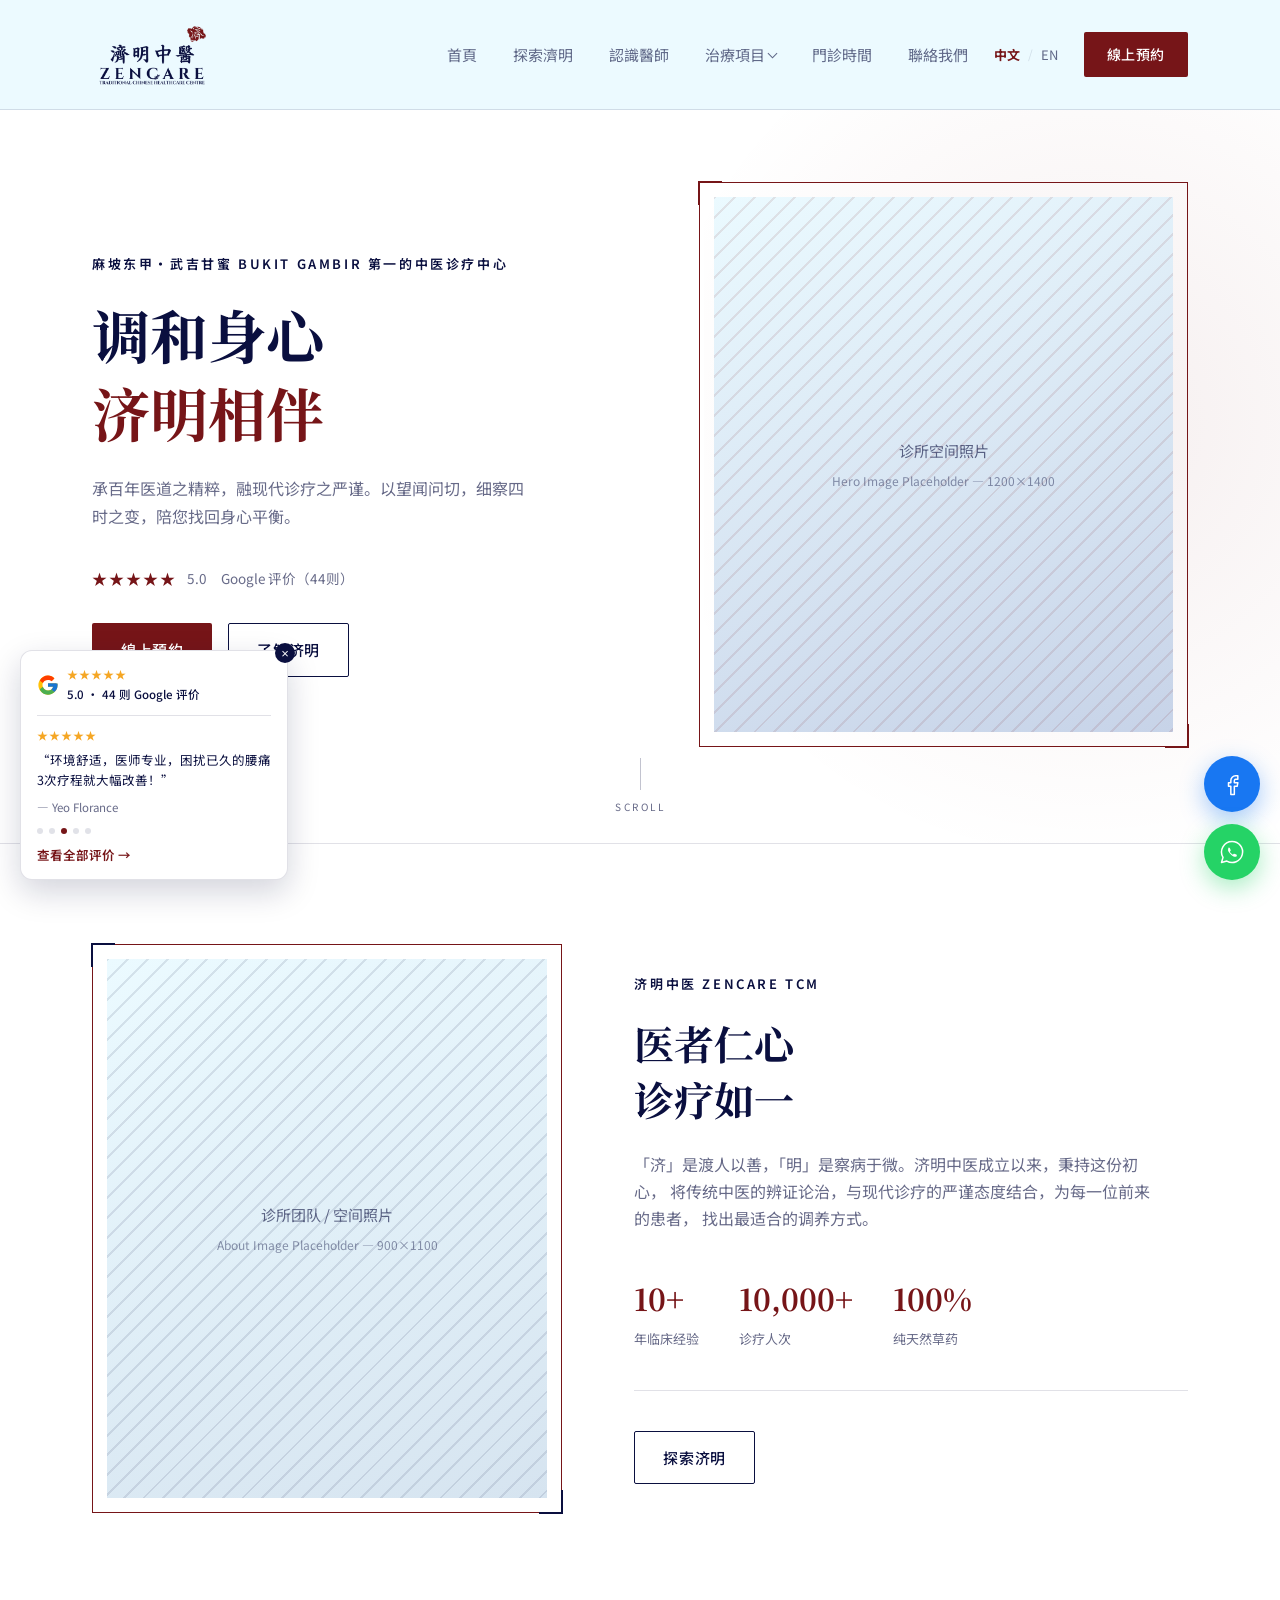
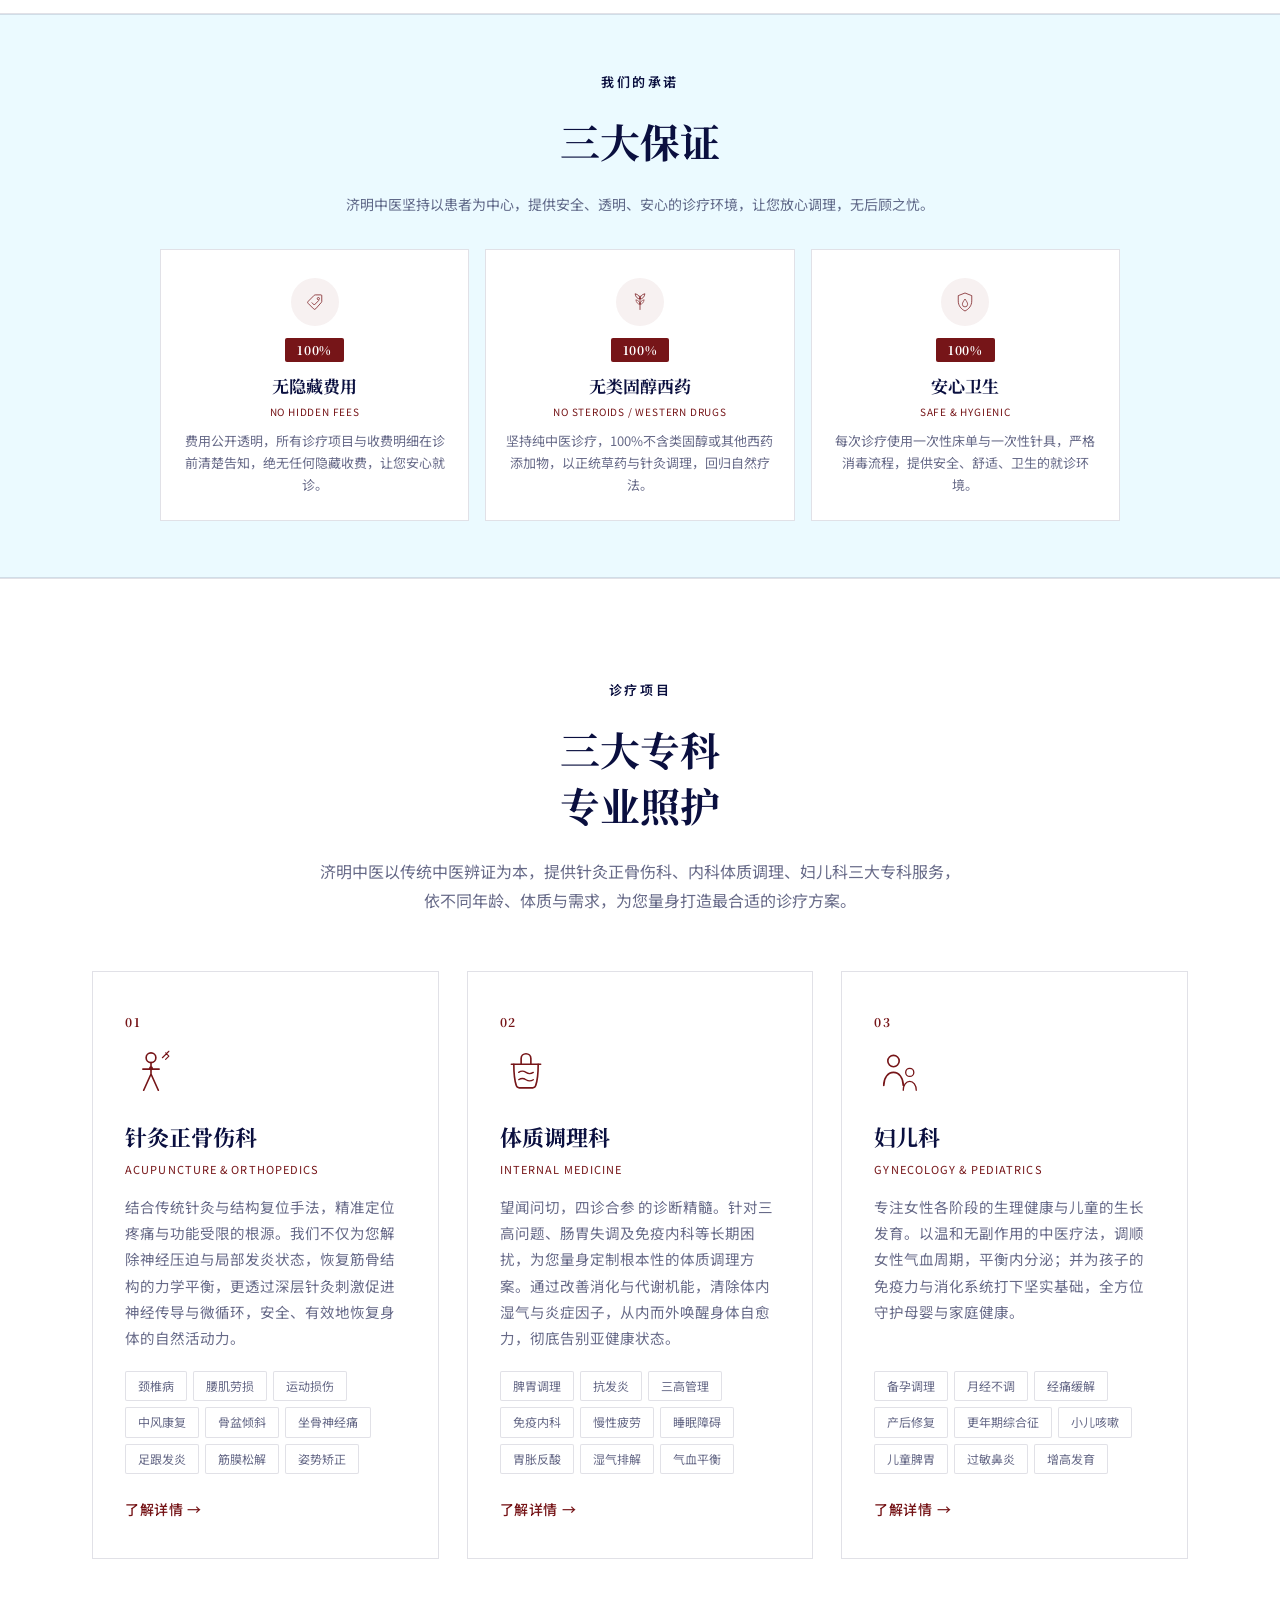
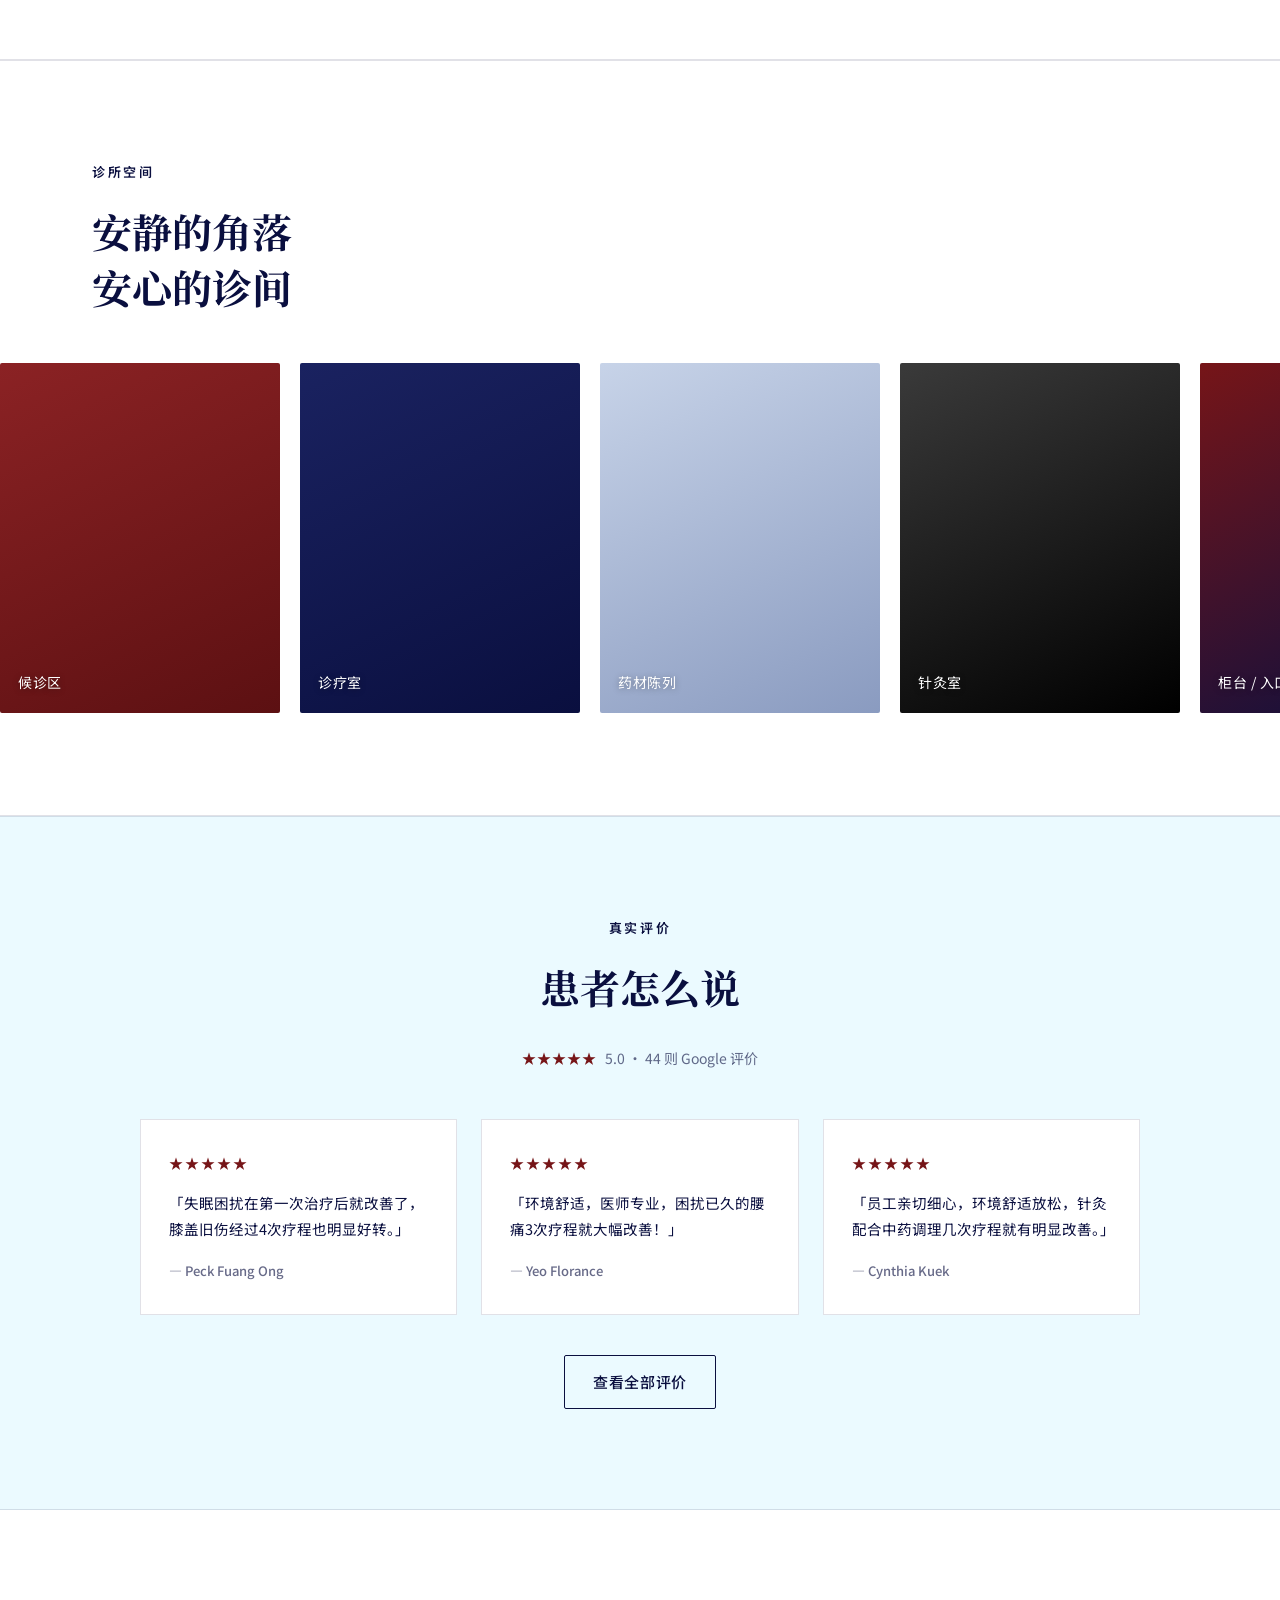
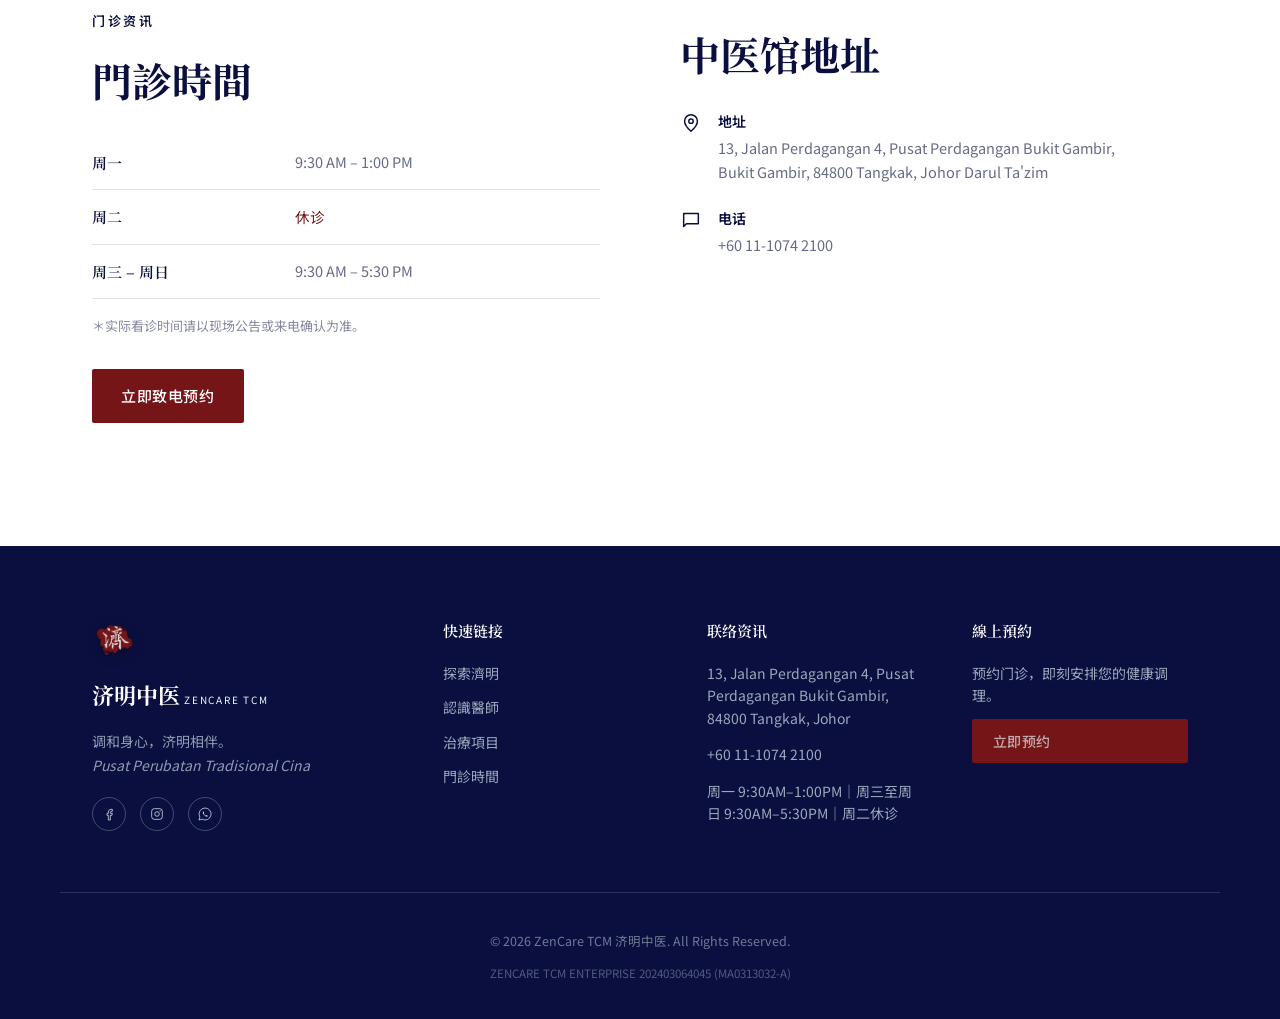
==== index.html @ b92b6635 "Add Google Analytics (GA4) tracking across all pages Co-Authored-By: Claude Sonnet 5 <noreply@anthro" ====
<!DOCTYPE html>
<html lang="zh-Hans"
      data-title-en="ZenCare TCM - Professional Traditional Chinese Medicine Clinic in Bukit Gambir"
      data-desc-en="ZenCare TCM — Harmonize Body & Mind. Professional Traditional Chinese Medicine clinic in Bukit Gambir, Tangkak, Johor, Malaysia.">
<head>
<!-- Google tag (gtag.js) -->
<script async src="https://www.googletagmanager.com/gtag/js?id=G-NS2G1R8FDT"></script>
<script>
  window.dataLayer = window.dataLayer || [];
  function gtag(){dataLayer.push(arguments);}
  gtag('js', new Date());

  gtag('config', 'G-NS2G1R8FDT');
</script>
<meta charset="UTF-8">
<meta name="viewport" content="width=device-width, initial-scale=1.0">
<title>ZenCare TCM 济明中医 - 专业中医内科诊疗</title>
<meta name="description" content="ZenCare TCM 济明中医，调和身心，济明相伴。专业中医内科诊疗，传承医道，守护您的健康。">
<link rel="canonical" href="https://www.zencaretcm.com/">
<meta property="og:type" content="website">
<meta property="og:site_name" content="ZenCare TCM 济明中医">
<meta property="og:title" content="ZenCare TCM 济明中医 - 专业中医内科诊疗">
<meta property="og:description" content="ZenCare TCM 济明中医，调和身心，济明相伴。专业中医内科诊疗，传承医道，守护您的健康。">
<meta property="og:url" content="https://www.zencaretcm.com/">
<meta property="og:image" content="https://www.zencaretcm.com/images/aboutzencare.jpeg">
<meta property="og:locale" content="zh_CN">
<meta property="og:locale:alternate" content="en_US">
<meta name="twitter:card" content="summary_large_image">
<meta name="twitter:title" content="ZenCare TCM 济明中医 - 专业中医内科诊疗">
<meta name="twitter:description" content="ZenCare TCM 济明中医，调和身心，济明相伴。专业中医内科诊疗，传承医道，守护您的健康。">
<meta name="twitter:image" content="https://www.zencaretcm.com/images/aboutzencare.jpeg">

<link rel="preconnect" href="https://fonts.googleapis.com">
<link rel="preconnect" href="https://fonts.gstatic.com" crossorigin>
<link href="https://fonts.googleapis.com/css2?family=Noto+Serif+SC:wght@500;600;700&family=Noto+Sans+SC:wght@300;400;500;700&display=swap" rel="stylesheet">
<link rel="icon" type="image/png" href="images/logo-seal.png">
<link rel="stylesheet" href="styles.css">
<script type="application/ld+json">
{
  "@context": "https://schema.org",
  "@type": "MedicalClinic",
  "name": "ZenCare TCM 济明中医",
  "image": "https://www.zencaretcm.com/images/aboutzencare.jpeg",
  "url": "https://www.zencaretcm.com/",
  "telephone": "+60111074210",
  "priceRange": "$$",
  "address": {
    "@type": "PostalAddress",
    "streetAddress": "13, Jalan Perdagangan 4, Pusat Perdagangan Bukit Gambir",
    "addressLocality": "Bukit Gambir",
    "addressRegion": "Johor",
    "postalCode": "84800",
    "addressCountry": "MY"
  },
  "geo": {
    "@type": "GeoCoordinates",
    "latitude": 2.214636497765803,
    "longitude": 102.65730857458895
  },
  "openingHoursSpecification": [
    {
      "@type": "OpeningHoursSpecification",
      "dayOfWeek": "Monday",
      "opens": "09:30",
      "closes": "13:00"
    },
    {
      "@type": "OpeningHoursSpecification",
      "dayOfWeek": ["Wednesday", "Thursday", "Friday", "Saturday", "Sunday"],
      "opens": "09:30",
      "closes": "17:30"
    }
  ],
  "aggregateRating": {
    "@type": "AggregateRating",
    "ratingValue": "5.0",
    "reviewCount": "44"
  },
  "sameAs": [
    "https://www.facebook.com/profile.php?id=61554318343053"
  ]
}
</script>
</head>
<body>

<!-- ========== Header ========== -->
<header class="site-header" id="header">
  <div class="container header-inner">
    <a href="#top" class="logo">
      <img src="images/logo-full.png" alt="ZenCare TCM 济明中医" class="logo-img">
    </a>

    <nav class="main-nav" id="mainNav">
      <a href="#hero" data-i18n-zh>首頁</a>
      <a href="#hero" data-i18n-en hidden>Home</a>

      <a href="about.html" data-i18n-zh>探索濟明</a>
      <a href="about.html" data-i18n-en hidden>About Us</a>

      <a href="doctors.html" data-i18n-zh>認識醫師</a>
      <a href="doctors.html" data-i18n-en hidden>Our Practitioners</a>

      <div class="nav-dropdown">
        <a href="javascript:void(0)" data-i18n-zh>治療項目</a>
        <a href="javascript:void(0)" data-i18n-en hidden>Treatments</a>
        <div class="nav-dropdown-menu">
          <a href="acupuncture.html" data-i18n-zh>针灸正骨伤科</a>
          <a href="acupuncture.html" data-i18n-en hidden>Acupuncture &amp; Orthopedics</a>

          <a href="internal.html" data-i18n-zh>内科体质调理</a>
          <a href="internal.html" data-i18n-en hidden>Internal Medicine</a>

          <a href="gynecology.html" data-i18n-zh>妇儿科</a>
          <a href="gynecology.html" data-i18n-en hidden>Gynecology &amp; Pediatrics</a>
        </div>
      </div>

      <a href="#hours" data-i18n-zh>門診時間</a>
      <a href="#hours" data-i18n-en hidden>Hours</a>

      <a href="#contact" data-i18n-zh>聯絡我們</a>
      <a href="#contact" data-i18n-en hidden>Contact</a>
    </nav>

    <div class="lang-switch" id="langSwitch" role="group" aria-label="切换语言 / Language">
      <button type="button" class="lang-btn" data-lang-btn="zh" aria-pressed="true">中文</button>
      <span class="lang-sep" aria-hidden="true">/</span>
      <button type="button" class="lang-btn" data-lang-btn="en" aria-pressed="false">EN</button>
    </div>

    <a href="https://wa.link/9sgf1u" class="btn btn-primary header-cta" target="_blank">
      <span data-i18n-zh>線上預約</span><span data-i18n-en hidden>Book Now</span>
    </a>

    <button class="nav-toggle" id="navToggle" aria-label="开启选单" aria-expanded="false">
      <span></span><span></span><span></span>
    </button>
  </div>
</header>

<!-- ========== Hero ========== -->
<section class="hero" id="hero">
  <div class="container hero-inner">
    <div class="hero-text">
      <p class="eyebrow" data-i18n-zh>麻坡东甲·武吉甘蜜 Bukit Gambir 第一的中医诊疗中心</p>
      <p class="eyebrow" data-i18n-en hidden>Tangkak, Bukit Gambir's Leading Traditional Chinese Medicine Clinic</p>

      <h1 class="hero-title" data-i18n-zh>
        调和身心<br>
        <span class="accent">济明相伴</span>
      </h1>
      <h1 class="hero-title" data-i18n-en hidden>
        Harmonize Body &amp; Mind<br>
        <span class="accent">ZenCare by Your Side</span>
      </h1>

      <p class="hero-sub" data-i18n-zh>承百年医道之精粹，融现代诊疗之严谨。以望闻问切，细察四时之变，陪您找回身心平衡。</p>
      <p class="hero-sub" data-i18n-en hidden>A century of traditional Chinese medicine, combined with modern care. We take the time to really listen and understand you — helping you feel balanced again, in body and mind.</p>

      <a href="https://search.google.com/local/reviews?placeid=ChIJVxS-WevP0R0ZGe6c3a2drd0" target="_blank" class="hero-rating" aria-label="Google评分 5.0分，共44则评论">
        <span class="rating-stars" aria-hidden="true">★★★★★</span>
        <span class="rating-text" data-i18n-zh>5.0　Google 评价（44则）</span>
        <span class="rating-text" data-i18n-en hidden>5.0 · 44 Google Reviews</span>
      </a>

      <div class="hero-actions">
        <a href="https://wa.link/9sgf1u" class="btn btn-primary" target="_blank">
          <span data-i18n-zh>線上預約</span><span data-i18n-en hidden>Book Now</span>
        </a>
        <a href="#about" class="btn btn-outline">
          <span data-i18n-zh>了解济明</span><span data-i18n-en hidden>Learn More</span>
        </a>
      </div>
    </div>

    <div class="hero-media">
      <div class="hero-photo-frame">
        <div class="hero-photo-placeholder">
          <span data-i18n-zh>诊所空间照片</span>
          <span data-i18n-en hidden>Clinic Space Photo</span>
          <span class="placeholder-hint">Hero Image Placeholder — 1200×1400</span>
        </div>
      </div>
    </div>
  </div>

  <div class="hero-scroll-cue" aria-hidden="true">
    <span></span>
    <p>SCROLL</p>
  </div>
</section>

<!-- ========== About ========== -->
<section class="about" id="about">
  <div class="container about-inner">
    <div class="about-media">
      <div class="about-photo-frame">
        <div class="about-photo-placeholder">
          <span data-i18n-zh>诊所团队 / 空间照片</span>
          <span data-i18n-en hidden>Clinic Team / Space Photo</span>
          <span class="placeholder-hint">About Image Placeholder — 900×1100</span>
        </div>
      </div>
    </div>

    <div class="about-text">
      <p class="eyebrow" data-i18n-zh>济明中医 ZenCare TCM</p>
      <p class="eyebrow" data-i18n-en hidden>ZenCare TCM</p>

      <h2 class="section-title" data-i18n-zh>医者仁心<br>诊疗如一</h2>
      <h2 class="section-title" data-i18n-en hidden>Compassionate Care<br>Consistent Excellence</h2>

      <p class="about-lead" data-i18n-zh>
        「济」是渡人以善，「明」是察病于微。济明中医成立以来，秉持这份初心，
        将传统中医的辨证论治，与现代诊疗的严谨态度结合，为每一位前来的患者，
        找出最适合的调养方式。
        <!-- PLACEHOLDER：此段为占位文字，待品牌指南资料补上后替换为正式品牌故事 -->
      </p>
      <p class="about-lead" data-i18n-en hidden>
        "Zen" means to help others with kindness; "Care" means to see illness clearly, even in its earliest signs.
        Since our founding, ZenCare TCM has held true to this belief — combining traditional TCM diagnosis with
        the rigor of modern clinical care to find the right path to wellness for every patient who walks through our doors.
      </p>

      <div class="about-stats">
        <div class="stat">
          <span class="stat-num">10+</span>
          <span class="stat-label" data-i18n-zh>年临床经验</span>
          <span class="stat-label" data-i18n-en hidden>Years of Experience</span>
        </div>
        <div class="stat">
          <span class="stat-num">10,000+</span>
          <span class="stat-label" data-i18n-zh>诊疗人次</span>
          <span class="stat-label" data-i18n-en hidden>Patients Treated</span>
        </div>
        <div class="stat">
          <span class="stat-num">100%</span>
          <span class="stat-label" data-i18n-zh>纯天然草药</span>
          <span class="stat-label" data-i18n-en hidden>Natural Herbal Medicine</span>
        </div>
      </div>

      <a href="about.html" class="btn btn-outline">
        <span data-i18n-zh>探索济明</span><span data-i18n-en hidden>Learn More</span>
      </a>

    </div>
  </div>
</section>

<!-- ========== 三大保证 ========== -->
<section class="guarantees" id="guarantees">
  <div class="container">
    <div class="guarantees-head">
      <p class="eyebrow" data-i18n-zh>我们的承诺</p>
      <p class="eyebrow" data-i18n-en hidden>Our Promise</p>

      <h2 class="section-title" data-i18n-zh>三大保证</h2>
      <h2 class="section-title" data-i18n-en hidden>Three Guarantees</h2>

      <p class="guarantees-lead" data-i18n-zh>济明中医坚持以患者为中心，提供安全、透明、安心的诊疗环境，让您放心调理，无后顾之忧。</p>
      <p class="guarantees-lead" data-i18n-en hidden>ZenCare TCM is committed to patient-centered care — a safe, transparent, reassuring environment so you can focus on healing with complete peace of mind.</p>
    </div>

    <div class="guarantees-grid">
      <div class="guarantee-card">
        <div class="guarantee-icon-wrap">
          <div class="guarantee-icon">
            <svg viewBox="0 0 64 64" fill="none">
              <path d="M14 30L30 14a4 4 0 013-1h15a2 2 0 012 2v15a4 4 0 01-1 3L34 50a4 4 0 01-6 0L14 36a4 4 0 010-6z" stroke="currentColor" stroke-width="2" stroke-linejoin="round"/>
              <circle cx="41" cy="23" r="3" stroke="currentColor" stroke-width="2"/>
              <path d="M24 34l6 6 12-12" stroke="currentColor" stroke-width="2" stroke-linecap="round" stroke-linejoin="round"/>
            </svg>
          </div>
        </div>
        <div class="guarantee-badge">100%</div>
        <h3 data-i18n-zh>无隐藏费用</h3>
        <h3 data-i18n-en hidden>No Hidden Fees</h3>
        <p class="guarantee-en" data-i18n-zh>No Hidden Fees</p>
        <p class="guarantee-desc" data-i18n-zh>费用公开透明，所有诊疗项目与收费明细在诊前清楚告知，绝无任何隐藏收费，让您安心就诊。</p>
        <p class="guarantee-desc" data-i18n-en hidden>All treatment costs and fees are clearly disclosed before your visit — no hidden charges, ever.</p>
      </div>

      <div class="guarantee-card">
        <div class="guarantee-icon-wrap">
          <div class="guarantee-icon">
            <svg viewBox="0 0 64 64" fill="none">
              <path d="M32 52V16" stroke="currentColor" stroke-width="2" stroke-linecap="round"/>
              <path d="M32 24c0-7 5-12 13-14-1 8-6 14-13 14z" stroke="currentColor" stroke-width="2" stroke-linejoin="round"/>
              <path d="M32 24c0-7-5-12-13-14 1 8 6 14 13 14z" stroke="currentColor" stroke-width="2" stroke-linejoin="round"/>
              <path d="M32 38c0-6 4-10 11-12-1 7-5 12-11 12z" stroke="currentColor" stroke-width="1.6" stroke-linejoin="round"/>
              <path d="M32 38c0-6-4-10-11-12 1 7 5 12 11 12z" stroke="currentColor" stroke-width="1.6" stroke-linejoin="round"/>
            </svg>
          </div>
        </div>
        <div class="guarantee-badge">100%</div>
        <h3 data-i18n-zh>无类固醇西药</h3>
        <h3 data-i18n-en hidden>No Steroids or Western Drugs</h3>
        <p class="guarantee-en" data-i18n-zh>No Steroids / Western Drugs</p>
        <p class="guarantee-desc" data-i18n-zh>坚持纯中医诊疗，100%不含类固醇或其他西药添加物，以正统草药与针灸调理，回归自然疗法。</p>
        <p class="guarantee-desc" data-i18n-en hidden>We practice authentic TCM only — 100% free of steroids or western drug additives. Herbal medicine and acupuncture, the natural way.</p>
      </div>

      <div class="guarantee-card">
        <div class="guarantee-icon-wrap">
          <div class="guarantee-icon">
            <svg viewBox="0 0 64 64" fill="none">
              <path d="M32 8l18 7v14c0 13-8 22-18 27C22 51 14 42 14 29V15l18-7z" stroke="currentColor" stroke-width="2" stroke-linejoin="round"/>
              <path d="M32 24c4 6 7 10 7 14a7 7 0 11-14 0c0-4 3-8 7-14z" stroke="currentColor" stroke-width="1.8" stroke-linejoin="round"/>
            </svg>
          </div>
        </div>
        <div class="guarantee-badge">100%</div>
        <h3 data-i18n-zh>安心卫生</h3>
        <h3 data-i18n-en hidden>Safe &amp; Hygienic</h3>
        <p class="guarantee-en" data-i18n-zh>Safe &amp; Hygienic</p>
        <p class="guarantee-desc" data-i18n-zh>每次诊疗使用一次性床单与一次性针具，严格消毒流程，提供安全、舒适、卫生的就诊环境。</p>
        <p class="guarantee-desc" data-i18n-en hidden>Single-use sheets and needles for every session, with strict sterilization protocols — a safe, comfortable, hygienic clinical environment.</p>
      </div>

    </div>
  </div>
</section>

<!-- ========== 三大核心服务 ========== -->

<section class="core-services" id="services">
  <div class="container">
    <div class="core-services-head">
      <p class="eyebrow" data-i18n-zh>诊疗项目</p>
      <p class="eyebrow" data-i18n-en hidden>Our Specialties</p>

      <h2 class="section-title" data-i18n-zh>三大专科<br>专业照护</h2>
      <h2 class="section-title" data-i18n-en hidden>Three Specialties<br>Dedicated Care</h2>

      <p class="core-services-lead" data-i18n-zh>济明中医以传统中医辨证为本，提供针灸正骨伤科、内科体质调理、妇儿科三大专科服务，依不同年龄、体质与需求，为您量身打造最合适的诊疗方案。</p>
      <p class="core-services-lead" data-i18n-en hidden>Grounded in classical TCM diagnosis, ZenCare TCM offers three core specialties — Acupuncture &amp; Orthopedics, Internal Medicine, and Gynecology &amp; Pediatrics — tailored to your age, constitution and needs.</p>
    </div>

    <div class="core-services-grid">

      <!-- 1. 针灸正骨伤科 -->
      <a href="acupuncture.html" class="core-service-card">

        <div class="core-service-badge">01</div>
        <div class="core-service-icon">
          <svg viewBox="0 0 64 64" fill="none">
            <circle cx="32" cy="12" r="6" stroke="currentColor" stroke-width="2"/>
            <path d="M32 18v14M22 26h20M32 32l-9 20M32 32l9 20" stroke="currentColor" stroke-width="2" stroke-linecap="round" stroke-linejoin="round"/>
            <circle cx="32" cy="25" r="2.5" fill="currentColor"/>
            <path d="M46 12l8-8M50 6l4 4M50 14l4-4" stroke="currentColor" stroke-width="1.4" stroke-linecap="round"/>
          </svg>
        </div>
        <h3 data-i18n-zh>针灸正骨伤科</h3>
        <h3 data-i18n-en hidden>Acupuncture &amp; Orthopedics</h3>
        <p class="core-service-en" data-i18n-zh>Acupuncture &amp; Orthopedics</p>
        <p class="core-service-desc" data-i18n-zh>结合传统针灸与结构复位手法，精准定位疼痛与功能受限的根源。我们不仅为您解除神经压迫与局部发炎状态，恢复筋骨结构的力学平衡，更透过深层针灸刺激促进神经传导与微循环，安全、有效地恢复身体的自然活动力。</p>
        <p class="core-service-desc" data-i18n-en hidden>Combining traditional acupuncture with structural realignment techniques to precisely locate the root of pain and restricted movement. We relieve nerve compression and localized inflammation, restore mechanical balance to bones and muscles, and stimulate nerve conduction and micro-circulation through deep acupuncture — safely and effectively restoring your body's natural mobility.</p>
        <ul class="core-service-conditions" data-i18n-zh>
          <li>颈椎病</li>
          <li>腰肌劳损</li>
          <li>运动损伤</li>
          <li>中风康复</li>
          <li>骨盆倾斜</li>
          <li>坐骨神经痛</li>
          <li>足跟发炎</li>
          <li>筋膜松解</li>
          <li>姿势矫正</li>
        </ul>
        <ul class="core-service-conditions" data-i18n-en hidden>
          <li>Cervical Spondylosis</li>
          <li>Lower Back Strain</li>
          <li>Sports Injuries</li>
          <li>Stroke Rehab</li>
          <li>Pelvic Tilt</li>
          <li>Sciatica</li>
          <li>Heel Inflammation</li>
          <li>Fascia Release</li>
          <li>Posture Correction</li>
        </ul>

        <span class="core-service-cta"><span data-i18n-zh>了解详情</span><span data-i18n-en hidden>Learn More</span> →</span>
      </a>

      <!-- 2. 内科体质调理 -->
      <a href="internal.html" class="core-service-card">

        <div class="core-service-badge">02</div>
        <div class="core-service-icon">
          <svg viewBox="0 0 64 64" fill="none">
            <path d="M14 20h36" stroke="currentColor" stroke-width="2" stroke-linecap="round"/>
            <path d="M17 20c0 14 1 20 3 26a4 4 0 004 3h16a4 4 0 004-3c2-6 3-12 3-26" stroke="currentColor" stroke-width="2" stroke-linecap="round" stroke-linejoin="round"/>
            <path d="M23 30c3-2 6-2 9 0s6 2 9 0" stroke="currentColor" stroke-width="1.6" stroke-linecap="round"/>
            <path d="M23 39c3-2 6-2 9 0s6 2 9 0" stroke="currentColor" stroke-width="1.6" stroke-linecap="round"/>
            <path d="M26 20V13a6 6 0 0112 0v7" stroke="currentColor" stroke-width="2" stroke-linecap="round"/>
          </svg>
        </div>
        <h3 data-i18n-zh>体质调理科</h3>
        <h3 data-i18n-en hidden>Internal Medicine</h3>
        <p class="core-service-en" data-i18n-zh>Internal Medicine</p>
        <p class="core-service-desc" data-i18n-zh>望闻问切，四诊合参 的诊断精髓。针对三高问题、肠胃失调及免疫内科等长期困扰，为您量身定制根本性的体质调理方案。通过改善消化与代谢机能，清除体内湿气与炎症因子，从内而外唤醒身体自愈力，彻底告别亚健康状态。</p>
        <p class="core-service-desc" data-i18n-en hidden>Rooted in the four diagnostic methods — observation, listening, inquiry and pulse-taking. For chronic concerns like hypertension, diabetes, digestive imbalance and immune issues, we design a root-cause constitutional treatment plan. By improving digestion and metabolism and clearing dampness and inflammation, we awaken your body's self-healing ability from within.</p>
        <ul class="core-service-conditions" data-i18n-zh>
          <li>脾胃调理</li>
          <li>抗发炎</li>
          <li>三高管理</li>
          <li>免疫内科</li>
          <li>慢性疲劳</li>
          <li>睡眠障碍</li>
          <li>胃胀反酸</li>
          <li>湿气排解</li>
          <li>气血平衡</li>
        </ul>
        <ul class="core-service-conditions" data-i18n-en hidden>
          <li>Digestive Care</li>
          <li>Anti-Inflammatory</li>
          <li>Hypertension &amp; Diabetes</li>
          <li>Immune Support</li>
          <li>Chronic Fatigue</li>
          <li>Sleep Disorders</li>
          <li>Bloating &amp; Reflux</li>
          <li>Dampness Removal</li>
          <li>Qi &amp; Blood Balance</li>
        </ul>

        <span class="core-service-cta"><span data-i18n-zh>了解详情</span><span data-i18n-en hidden>Learn More</span> →</span>
      </a>

      <!-- 3. 妇儿科 -->
      <a href="gynecology.html" class="core-service-card">

        <div class="core-service-badge">03</div>
        <div class="core-service-icon">
          <svg viewBox="0 0 64 64" fill="none">
            <circle cx="24" cy="16" r="7" stroke="currentColor" stroke-width="2"/>
            <path d="M12 46c0-9 5-16 12-16s12 7 12 16" stroke="currentColor" stroke-width="2" stroke-linecap="round"/>
            <circle cx="44" cy="30" r="5" stroke="currentColor" stroke-width="1.6"/>
            <path d="M36 52c0-6 3.5-11 8-11s8 5 8 11" stroke="currentColor" stroke-width="1.6" stroke-linecap="round"/>
          </svg>
        </div>
        <h3 data-i18n-zh>妇儿科</h3>
        <h3 data-i18n-en hidden>Gynecology &amp; Pediatrics</h3>
        <p class="core-service-en" data-i18n-zh>Gynecology &amp; Pediatrics</p>
        <p class="core-service-desc" data-i18n-zh>专注女性各阶段的生理健康与儿童的生长发育。以温和无副作用的中医疗法，调顺女性气血周期，平衡内分泌；并为孩子的免疫力与消化系统打下坚实基础，全方位守护母婴与家庭健康。</p>
        <p class="core-service-desc" data-i18n-en hidden>Dedicated to women's health at every life stage and children's healthy growth. Gentle, side-effect-free TCM therapies regulate the menstrual cycle and balance hormones, while building a strong foundation for children's immunity and digestion.</p>
        <ul class="core-service-conditions" data-i18n-zh>
          <li>备孕调理</li>
          <li>月经不调</li>
          <li>经痛缓解</li>
          <li>产后修复</li>
          <li>更年期综合征</li>
          <li>小儿咳嗽</li>
          <li>儿童脾胃</li>
          <li>过敏鼻炎</li>
          <li>增高发育</li>
        </ul>
        <ul class="core-service-conditions" data-i18n-en hidden>
          <li>Pre-Pregnancy Care</li>
          <li>Irregular Periods</li>
          <li>Period Pain Relief</li>
          <li>Postpartum Recovery</li>
          <li>Menopause Syndrome</li>
          <li>Children's Cough</li>
          <li>Children's Digestion</li>
          <li>Allergic Rhinitis</li>
          <li>Growth &amp; Development</li>
        </ul>

        <span class="core-service-cta"><span data-i18n-zh>了解详情</span><span data-i18n-en hidden>Learn More</span> →</span>
      </a>

    </div>
  </div>
</section>



<!-- ========== Gallery ========== -->
<section class="gallery" id="gallery">
  <div class="gallery-head container">
    <p class="eyebrow" data-i18n-zh>诊所空间</p>
    <p class="eyebrow" data-i18n-en hidden>Our Clinic</p>

    <h2 class="section-title" data-i18n-zh>安静的角落<br>安心的诊间</h2>
    <h2 class="section-title" data-i18n-en hidden>A Quiet Corner<br>A Space You Can Trust</h2>
  </div>

  <div class="gallery-track" id="galleryTrack">
    <div class="gallery-item">
      <div class="gallery-photo ph-1">
        <span data-i18n-zh>候诊区</span><span data-i18n-en hidden>Waiting Area</span>
      </div>
    </div>
    <div class="gallery-item">
      <div class="gallery-photo ph-2">
        <span data-i18n-zh>诊疗室</span><span data-i18n-en hidden>Treatment Room</span>
      </div>
    </div>
    <div class="gallery-item">
      <div class="gallery-photo ph-3">
        <span data-i18n-zh>药材陈列</span><span data-i18n-en hidden>Herbal Display</span>
      </div>
    </div>
    <div class="gallery-item">
      <div class="gallery-photo ph-4">
        <span data-i18n-zh>针灸室</span><span data-i18n-en hidden>Acupuncture Room</span>
      </div>
    </div>
    <div class="gallery-item">
      <div class="gallery-photo ph-5">
        <span data-i18n-zh>柜台 / 入口</span><span data-i18n-en hidden>Reception / Entrance</span>
      </div>
    </div>
  </div>
</section>

<!-- ========== Testimonials ========== -->
<section class="testimonials" id="testimonials">
  <div class="container">
    <div class="testimonials-head">
      <p class="eyebrow" data-i18n-zh>真实评价</p>
      <p class="eyebrow" data-i18n-en hidden>Real Reviews</p>
      <h2 class="section-title" data-i18n-zh>患者怎么说</h2>
      <h2 class="section-title" data-i18n-en hidden>What Our Patients Say</h2>
      <a href="https://search.google.com/local/reviews?placeid=ChIJVxS-WevP0R0ZGe6c3a2drd0" target="_blank" class="testimonials-rating">
        <span class="rating-stars" aria-hidden="true">★★★★★</span>
        <span data-i18n-zh>5.0 · 44 则 Google 评价</span>
        <span data-i18n-en hidden>5.0 · 44 Google Reviews</span>
      </a>
    </div>

    <div class="testimonials-grid">
      <div class="testimonial-card">
        <p class="testimonial-stars" aria-hidden="true">★★★★★</p>
        <p class="testimonial-text" data-i18n-zh>「失眠困扰在第一次治疗后就改善了，膝盖旧伤经过4次疗程也明显好转。」</p>
        <p class="testimonial-text" data-i18n-en hidden>"My insomnia improved after just one treatment, and my old knee injury noticeably improved after 4 sessions."</p>
        <p class="testimonial-author">— Peck Fuang Ong</p>
      </div>

      <div class="testimonial-card">
        <p class="testimonial-stars" aria-hidden="true">★★★★★</p>
        <p class="testimonial-text" data-i18n-zh>「环境舒适，医师专业，困扰已久的腰痛3次疗程就大幅改善！」</p>
        <p class="testimonial-text" data-i18n-en hidden>"Great environment, very professional physician — my chronic back pain improved within just 3 sessions!"</p>
        <p class="testimonial-author">— Yeo Florance</p>
      </div>

      <div class="testimonial-card">
        <p class="testimonial-stars" aria-hidden="true">★★★★★</p>
        <p class="testimonial-text" data-i18n-zh>「员工亲切细心，环境舒适放松，针灸配合中药调理几次疗程就有明显改善。」</p>
        <p class="testimonial-text" data-i18n-en hidden>"Friendly, attentive staff in a calming environment — I saw real improvement after just a few sessions of acupuncture and herbal treatment."</p>
        <p class="testimonial-author">— Cynthia Kuek</p>
      </div>
    </div>

    <a href="https://search.google.com/local/reviews?placeid=ChIJVxS-WevP0R0ZGe6c3a2drd0" target="_blank" class="btn btn-outline testimonials-more">
      <span data-i18n-zh>查看全部评价</span><span data-i18n-en hidden>See All Reviews</span>
    </a>
  </div>
</section>

<!-- ========== Hours & Location ========== -->
<section class="hours" id="hours">
  <div class="container hours-inner">
    <div class="hours-panel">
      <p class="eyebrow" data-i18n-zh>门诊资讯</p>
      <p class="eyebrow" data-i18n-en hidden>Clinic Info</p>

      <h2 class="section-title" data-i18n-zh>門診時間</h2>
      <h2 class="section-title" data-i18n-en hidden>Opening Hours</h2>

      <table class="hours-table">
        <tbody>
          <tr>
            <th><span data-i18n-zh>周一</span><span data-i18n-en hidden>Monday</span></th>
            <td>9:30 AM – 1:00 PM</td>
          </tr>
          <tr>
            <th><span data-i18n-zh>周二</span><span data-i18n-en hidden>Tuesday</span></th>
            <td class="closed"><span data-i18n-zh>休诊</span><span data-i18n-en hidden>Closed</span></td>
          </tr>
          <tr>
            <th><span data-i18n-zh>周三 – 周日</span><span data-i18n-en hidden>Wed – Sun</span></th>
            <td>9:30 AM – 5:30 PM</td>
          </tr>
        </tbody>
      </table>
      <p class="hours-note" data-i18n-zh>＊实际看诊时间请以现场公告或来电确认为准。</p>
      <p class="hours-note" data-i18n-en hidden>*Please call ahead or check on-site notices to confirm actual clinic hours.</p>

      <a href="tel:+60111074210" class="btn btn-primary">
        <span data-i18n-zh>立即致电预约</span><span data-i18n-en hidden>Call to Book</span>
      </a>
    </div>

    <div class="location-panel">
      <h2 class="section-title" data-i18n-zh>中医馆地址</h2>
      <h2 class="section-title" data-i18n-en hidden>Our Location</h2>

      <ul class="transit-list">
        <li>
          <span class="transit-icon" aria-hidden="true">
            <svg viewBox="0 0 24 24" fill="none"><path d="M12 21s-7-6.2-7-11a7 7 0 1114 0c0 4.8-7 11-7 11z" stroke="currentColor" stroke-width="1.6"/><circle cx="12" cy="10" r="2.4" stroke="currentColor" stroke-width="1.6"/></svg>
          </span>
          <div>
            <strong data-i18n-zh>地址</strong>
            <strong data-i18n-en hidden>Address</strong>
            <p>13, Jalan Perdagangan 4, Pusat Perdagangan Bukit Gambir,<br>Bukit Gambir, 84800 Tangkak, Johor Darul Ta'zim</p>
          </div>
        </li>
        <li>
          <span class="transit-icon" aria-hidden="true">
            <svg viewBox="0 0 24 24" fill="none"><path d="M4 5h16v11H7l-3 3V5z" stroke="currentColor" stroke-width="1.6" stroke-linejoin="round"/></svg>
          </span>
          <div>
            <strong data-i18n-zh>电话</strong>
            <strong data-i18n-en hidden>Phone</strong>
            <p><a href="tel:+60111074210">+60 11-1074 2100</a></p>
          </div>
        </li>
      </ul>

      <div class="map-embed">
        <iframe
          src="https://www.google.com/maps/embed?pb=!1m18!1m12!1m3!1d3986.838235050947!2d102.65730857458895!3d2.214636497765803!2m3!1f0!2f0!3f0!3m2!1i1024!2i768!4f13.1!3m3!1m2!1s0x31d1cfeb59be5417%3A0xddaf9daddd9cec19!2z5qe_5a6B5Lit5Yy76K-K5omAIFplbkNhcmUgVENNIChUcmFkaXRpb25hbCBDaGluZXNlIE1lZGljYWwgQ2VudHJlKQ!5e0!3m2!1sen!2sus!4v1784045093461!5m2!1sen!2sus"
          width="100%" height="100%" style="border:0;" allowfullscreen="" loading="lazy"
          referrerpolicy="strict-origin-when-cross-origin" title="ZenCare TCM 济明中医 Location Map">
        </iframe>
      </div>
    </div>
  </div>
</section>

<!-- ========== Footer ========== -->
<footer class="site-footer" id="contact">
  <div class="container footer-inner">
    <div class="footer-brand">
      <img src="images/logo-seal.png" alt="济明中医 印 ZenCare TCM Seal" class="footer-seal">
      <span class="logo-cn footer-logo-cn">济明中医</span>
      <span class="logo-en footer-logo-en">ZENCARE TCM</span>
      <p class="footer-tagline" data-i18n-zh>调和身心，济明相伴。<br><em>Pusat Perubatan Tradisional Cina</em></p>
      <p class="footer-tagline" data-i18n-en hidden>Harmonize Body &amp; Mind, ZenCare by Your Side.<br><em>Pusat Perubatan Tradisional Cina</em></p>
      <div class="footer-social">
        <a href="https://www.facebook.com/profile.php?id=61554318343053" target="_blank" aria-label="Facebook">
          <svg viewBox="0 0 24 24" fill="none"><path d="M15 8h2V5h-2c-2.2 0-4 1.8-4 4v2H9v3h2v7h3v-7h2.4l.6-3H14v-1.5c0-.6.4-1.5 1-1.5z" stroke="currentColor" stroke-width="1.3" stroke-linejoin="round"/></svg>
        </a>
        <a href="#" aria-label="Instagram">
          <svg viewBox="0 0 24 24" fill="none"><rect x="4" y="4" width="16" height="16" rx="4" stroke="currentColor" stroke-width="1.3"/><circle cx="12" cy="12" r="3.4" stroke="currentColor" stroke-width="1.3"/><circle cx="16.6" cy="7.4" r="0.9" fill="currentColor"/></svg>
        </a>
        <a href="https://wa.me/60111074210" aria-label="WhatsApp">
          <svg viewBox="0 0 24 24" fill="none"><path d="M12 3a9 9 0 00-7.7 13.6L3 21l4.6-1.2A9 9 0 1012 3z" stroke="currentColor" stroke-width="1.3" stroke-linejoin="round"/><path d="M8.5 8.8c.2-.5.4-.5.7-.5h.5c.2 0 .4 0 .5.4l.7 1.7c.1.2 0 .4-.1.5l-.5.6c-.1.2-.1.3 0 .5.4.7 1.4 1.7 2.1 2.1.2.1.3.1.5 0l.6-.5c.1-.1.3-.2.5-.1l1.7.7c.3.1.4.3.4.5v.5c0 .3 0 .5-.5.7-1 .4-2.3 0-3.9-1.2-1.3-1-2.2-2.1-2.7-3.1-.5-1-.5-2 0-2.8z" fill="currentColor"/></svg>
        </a>
      </div>
    </div>

    <div class="footer-col">
      <h4 data-i18n-zh>快速链接</h4>
      <h4 data-i18n-en hidden>Quick Links</h4>
      <a href="about.html" data-i18n-zh>探索濟明</a>
      <a href="about.html" data-i18n-en hidden>About Us</a>
      <a href="doctors.html" data-i18n-zh>認識醫師</a>
      <a href="doctors.html" data-i18n-en hidden>Our Practitioners</a>
      <a href="acupuncture.html" data-i18n-zh>治療項目</a>
      <a href="acupuncture.html" data-i18n-en hidden>Treatments</a>
      <a href="#hours" data-i18n-zh>門診時間</a>
      <a href="#hours" data-i18n-en hidden>Hours</a>
    </div>

    <div class="footer-col">
      <h4 data-i18n-zh>联络资讯</h4>
      <h4 data-i18n-en hidden>Contact Info</h4>
      <p>13, Jalan Perdagangan 4, Pusat Perdagangan Bukit Gambir, 84800 Tangkak, Johor</p>
      <p><a href="tel:+60111074210">+60 11-1074 2100</a></p>
      <p data-i18n-zh>周一 9:30AM–1:00PM｜周三至周日 9:30AM–5:30PM｜周二休诊</p>
      <p data-i18n-en hidden>Mon 9:30AM–1:00PM｜Wed–Sun 9:30AM–5:30PM｜Closed Tue</p>
    </div>

    <div class="footer-col">
      <h4 data-i18n-zh>線上預約</h4>
      <h4 data-i18n-en hidden>Book Online</h4>
      <p class="footer-cta-text" data-i18n-zh>预约门诊，即刻安排您的健康调理。</p>
      <p class="footer-cta-text" data-i18n-en hidden>Book your appointment today and start your journey to better health.</p>
      <a href="https://wa.link/9sgf1u" class="btn btn-primary" target="_blank">
        <span data-i18n-zh>立即预约</span><span data-i18n-en hidden>Book Now</span>
      </a>
    </div>
  </div>

  <div class="footer-bottom container">
    <p>© 2026 ZenCare TCM 济明中医. All Rights Reserved.</p>
    <p class="footer-reg">ZENCARE TCM ENTERPRISE 202403064045 (MA0313032-A)</p>
  </div>
</footer>

<!-- ========== Floating Social Buttons ========== -->
<div class="social-float-group">
  <a href="https://www.facebook.com/profile.php?id=61554318343053" target="_blank" rel="noopener" class="social-float fb-float" aria-label="Facebook">
    <svg viewBox="0 0 24 24" fill="none"><path d="M15 8h2V5h-2c-2.2 0-4 1.8-4 4v2H9v3h2v7h3v-7h2.4l.6-3H14v-1.5c0-.6.4-1.5 1-1.5z" stroke="currentColor" stroke-width="1.3" stroke-linejoin="round"/></svg>
  </a>
  <a href="https://wa.me/60111074210" target="_blank" rel="noopener" class="social-float whatsapp-float" aria-label="WhatsApp">
    <svg viewBox="0 0 24 24" fill="none"><path d="M12 3a9 9 0 00-7.7 13.6L3 21l4.6-1.2A9 9 0 1012 3z" stroke="currentColor" stroke-width="1.3" stroke-linejoin="round"/><path d="M8.5 8.8c.2-.5.4-.5.7-.5h.5c.2 0 .4 0 .5.4l.7 1.7c.1.2 0 .4-.1.5l-.5.6c-.1.2-.1.3 0 .5.4.7 1.4 1.7 2.1 2.1.2.1.3.1.5 0l.6-.5c.1-.1.3-.2.5-.1l1.7.7c.3.1.4.3.4.5v.5c0 .3 0 .5-.5.7-1 .4-2.3 0-3.9-1.2-1.3-1-2.2-2.1-2.7-3.1-.5-1-.5-2 0-2.8z" fill="currentColor"/></svg>
  </a>
</div>

<!-- ========== Floating Google Review ========== -->
<div class="google-review-float" id="googleReviewFloat">
  <button type="button" class="grf-close" id="grfClose" aria-label="Close">×</button>

  <div class="grf-head">
    <span class="grf-icon" aria-hidden="true">
      <svg viewBox="0 0 48 48"><path fill="#FFC107" d="M43.6 20.5H42V20H24v8h11.3c-1.6 4.7-6.1 8-11.3 8-6.6 0-12-5.4-12-12s5.4-12 12-12c3.1 0 5.8 1.1 8 3l6-6C34.5 5.1 29.6 3 24 3 12.4 3 3 12.4 3 24s9.4 21 21 21 21-9.4 21-21c0-1.2-.1-2.4-.4-3.5z"/><path fill="#FF3D00" d="M6.3 14.7l6.6 4.8C14.6 15.7 18.9 13 24 13c3.1 0 5.8 1.1 8 3l6-6C34.5 5.1 29.6 3 24 3 16.1 3 9.2 7.4 6.3 14.7z"/><path fill="#4CAF50" d="M24 45c5.5 0 10.4-2.1 14.2-5.6l-6.6-5.6C29.6 35.4 27 36 24 36c-5.2 0-9.6-3.3-11.3-8l-6.6 5.1C9.1 40.5 16 45 24 45z"/><path fill="#1976D2" d="M43.6 20.5H42V20H24v8h11.3c-.8 2.3-2.2 4.3-4.1 5.8l6.6 5.6C41.9 36.6 45 30.8 45 24c0-1.2-.1-2.4-.4-3.5z"/></svg>
    </span>
    <span class="grf-rating">
      <span class="grf-stars" aria-hidden="true">★★★★★</span>
      <span class="grf-text" data-i18n-zh>5.0 · 44 则 Google 评价</span>
      <span class="grf-text" data-i18n-en hidden>5.0 · 44 Google Reviews</span>
    </span>
  </div>

  <div class="grf-quote">
    <p class="grf-quote-stars" aria-hidden="true">★★★★★</p>
    <p class="grf-quote-text" id="grfQuoteText"></p>
    <p class="grf-quote-author" id="grfQuoteAuthor"></p>
  </div>

  <div class="grf-dots" id="grfDots" role="tablist" aria-label="评价切换"></div>

  <a href="https://search.google.com/local/reviews?placeid=ChIJVxS-WevP0R0ZGe6c3a2drd0" target="_blank" rel="noopener" class="grf-link" data-i18n-zh>查看全部评价 →</a>
  <a href="https://search.google.com/local/reviews?placeid=ChIJVxS-WevP0R0ZGe6c3a2drd0" target="_blank" rel="noopener" class="grf-link" data-i18n-en hidden>See all reviews →</a>
</div>

<script src="script.js"></script>
</body>
</html>
---- styles.css ----
/* ==========================================================
   Zencare CM 濟明中醫 — Design Tokens
   ========================================================== */
:root{
  /* Color — 品牌官方色系 */
  --color-white:      #FFFFFF;
  --color-ice:         #EBFAFF;  /* 冰蓝 辅助背景 */
  --color-navy:        #0A0F3F;  /* 藏青 主文字/深色区块 */
  --color-navy-soft:   rgba(10,15,63,0.62);
  --color-maroon:      #761518;  /* 酒红 主強調色（呼應印章） */
  --color-maroon-dark: #5C1012;
  --color-black:        #000000;
  --color-line:        rgba(10,15,63,0.12);
  --color-card:         #FFFFFF;

  /* 向下相容既有樣式命名 */
  --color-paper: var(--color-white);
  --color-ink: var(--color-navy);
  --color-ink-soft: var(--color-navy-soft);
  --color-brick: var(--color-maroon);
  --color-brick-dark: var(--color-maroon-dark);
  --color-herb: var(--color-navy);
  --color-gold: var(--color-maroon);

  /* Type */
  --font-display: 'Noto Serif SC', serif;
  --font-body: 'Noto Sans SC', sans-serif;

  /* Layout */
  --container-w: 1160px;
  --header-h: 110px;
}

*{ box-sizing: border-box; }
[hidden]{ display:none !important; }
html{ scroll-behavior: smooth; scroll-padding-top: var(--header-h); }
body{
  margin:0;
  font-family: var(--font-body);
  color: var(--color-ink);
  background: var(--color-paper);
  line-height: 1.7;
  -webkit-font-smoothing: antialiased;
}
img{ max-width:100%; display:block; }
a{ color:inherit; text-decoration:none; }
ul{ list-style:none; margin:0; padding:0; }

.container{
  max-width: var(--container-w);
  margin: 0 auto;
  padding: 0 32px;
}

/* Buttons */
.btn{
  display:inline-flex;
  align-items:center;
  justify-content:center;
  padding: 13px 28px;
  border-radius: 2px;
  font-family: var(--font-body);
  font-weight:500;
  font-size: 15px;
  letter-spacing: 0.04em;
  border: 1px solid transparent;
  transition: all .25s ease;
  cursor:pointer;
}
.btn-primary{
  background: var(--color-brick);
  color: #fff;
}
.btn-primary:hover{ background: var(--color-brick-dark); }
.btn-outline{
  border-color: var(--color-ink);
  color: var(--color-ink);
}
.btn-outline:hover{
  border-color: var(--color-brick);
  color: var(--color-brick);
}

/* ==========================================================
   Header
   ========================================================== */
.site-header{
  position: fixed;
  top:0; left:0; right:0;
  height: var(--header-h);
  background: rgba(235,250,255,0.92);
  backdrop-filter: blur(8px);
  border-bottom: 1px solid var(--color-line);
  z-index: 100;
}
.header-inner{
  height:100%;
  display:flex;
  align-items:center;
  justify-content:space-between;
  gap: 24px;
}
.logo{
  display:flex;
  flex-direction:column;
  line-height:1.1;
}
.logo-img{
  height: 120px;
  width: auto;
}
.logo-cn{
  font-family: var(--font-display);
  font-size: 22px;
  font-weight:700;
  color: var(--color-ink);
}
.logo-en{
  font-size: 10px;
  letter-spacing: 0.18em;
  color: var(--color-brick);
  margin-top:2px;
}
.main-nav{
  display:flex;
  gap: 36px;
  margin-left:auto;
  align-items:center;
}
.main-nav > a, .main-nav .nav-dropdown > a{
  font-size: 15px;
  color: var(--color-ink-soft);
  position:relative;
  padding: 6px 0;
  transition: color .2s;
}
.main-nav > a:hover, .main-nav .nav-dropdown > a:hover{ color: var(--color-brick); }
.main-nav > a::after{
  content:'';
  position:absolute;
  left:0; bottom:0;
  width:0; height:1px;
  background: var(--color-brick);
  transition: width .25s ease;
}
.main-nav > a:hover::after{ width:100%; }


/* Dropdown */
.nav-dropdown {
  position: relative;
}
.nav-dropdown > a {
  display: inline-flex;
  align-items: center;
  gap: 4px;
}
.nav-dropdown > a::after {
  content: '';
  display: inline-block;
  width: 6px; height: 6px;
  border-right: 1.5px solid currentColor;
  border-bottom: 1.5px solid currentColor;
  transform: rotate(45deg);
  margin-top: -3px;
  transition: transform .2s;
}
.nav-dropdown:hover > a::after {
  transform: rotate(-135deg);
  margin-top: 1px;
}
/* Remove the underline hover effect from the dropdown trigger */
.nav-dropdown > a::before { display: none; }
.nav-dropdown-menu {
  position: absolute;
  top: 100%;
  left: 0;
  background: #fff;
  border: 1px solid var(--color-line);
  box-shadow: 0 8px 24px rgba(10,15,63,0.1);
  min-width: 200px;
  padding: 8px 0;
  opacity: 0;
  visibility: hidden;
  transform: translateY(8px);
  transition: all .25s ease;
  z-index: 200;
}
.nav-dropdown:hover .nav-dropdown-menu {
  opacity: 1;
  visibility: visible;
  transform: translateY(0);
}
.nav-dropdown-menu a {
  display: block;
  padding: 10px 20px;
  font-size: 14px;
  color: var(--color-ink-soft);
  transition: all .2s;
  white-space: nowrap;
}
.nav-dropdown-menu a::after { display: none; }
.nav-dropdown-menu a:hover {
  color: var(--color-brick);
  background: rgba(118,21,24,0.04);
}



/* Language switch */
.lang-switch{
  display:flex;
  align-items:center;
  gap:6px;
  font-size:13px;
  flex-shrink:0;
}
.lang-btn{
  background:none;
  border:none;
  padding:4px 2px;
  font-family: var(--font-body);
  font-size:13px;
  color: var(--color-ink-soft);
  cursor:pointer;
  transition: color .2s;
}
.lang-btn[aria-pressed="true"]{
  color: var(--color-brick);
  font-weight:700;
}
.lang-sep{ color: var(--color-line); font-size:12px; }

.header-cta{ padding: 10px 22px; font-size:14px; flex-shrink:0; }

.nav-toggle{
  display:none;
  flex-direction:column;
  justify-content:center;
  gap:5px;
  width:32px; height:32px;
  background:none; border:none;
  cursor:pointer;
}
.nav-toggle span{
  display:block;
  height:2px;
  background: var(--color-ink);
  border-radius:2px;
}

/* ==========================================================
   Hero
   ========================================================== */
.hero{
  position:relative;
  padding: calc(var(--header-h) + 72px) 0 96px;
  overflow:hidden;
}
.hero::before{
  /* 右側暖色氛圍色塊，呼應紅磚基調 */
  content:'';
  position:absolute;
  top:-10%; right:-15%;
  width:60%; height:120%;
  background: radial-gradient(circle at center, rgba(118,21,24,0.07), transparent 70%);
  z-index:0;
}
.hero-inner{
  position:relative;
  z-index:1;
  display:grid;
  grid-template-columns: 1fr 0.9fr;
  gap: 64px;
  align-items:center;
}

.eyebrow{
  font-size: 13px;
  letter-spacing: 0.2em;
  color: var(--color-herb);
  font-weight:600;
  margin: 0 0 20px;
  text-transform:uppercase;
}
.hero-title{
  font-family: var(--font-display);
  font-size: clamp(38px, 4.6vw, 58px);
  line-height: 1.35;
  font-weight:700;
  margin: 0 0 24px;
  color: var(--color-ink);
}
.hero-title .accent{ color: var(--color-brick); }
html[data-lang="en"] .hero-title{ font-size: clamp(30px, 3.6vw, 46px); }
.hero-sub{
  font-size: 16px;
  color: var(--color-ink-soft);
  max-width: 440px;
  margin: 0 0 36px;
}
.hero-rating{
  display:flex;
  align-items:center;
  gap: 10px;
  margin-bottom: 32px;
}
.rating-stars{
  color: var(--color-gold);
  font-size: 15px;
  letter-spacing: 2px;
}
.rating-text{
  font-size: 13.5px;
  color: var(--color-ink-soft);
}
.hero-actions{ display:flex; gap:16px; flex-wrap:wrap; }

.hero-media{ position:relative; }
.hero-photo-frame{
  position:relative;
  border: 1px solid var(--color-gold);
  padding: 14px;
}
.hero-photo-frame::before,
.hero-photo-frame::after{
  content:'';
  position:absolute;
  width:22px; height:22px;
  border: 2px solid var(--color-brick);
}
.hero-photo-frame::before{ top:-2px; left:-2px; border-right:none; border-bottom:none; }
.hero-photo-frame::after{ bottom:-2px; right:-2px; border-left:none; border-top:none; }

.hero-photo-placeholder{
  aspect-ratio: 6/7;
  width:100%;
  background:
    repeating-linear-gradient(135deg, rgba(118,21,24,0.10) 0 2px, transparent 2px 14px),
    linear-gradient(160deg, #EBFAFF, #C7D3E8);
  display:flex;
  flex-direction:column;
  align-items:center;
  justify-content:center;
  gap:8px;
  color: var(--color-ink-soft);
  font-size:15px;
  text-align:center;
  padding: 20px;
}
.placeholder-hint{ font-size:12px; opacity:0.7; }

.hero-media-tag{
  position:absolute;
  bottom: -18px;
  left: -18px;
  background: var(--color-ink);
  color: var(--color-paper);
  padding: 12px 18px;
  display:flex;
  align-items:center;
  gap:10px;
}
.tag-num{
  font-family: var(--font-display);
  color: var(--color-gold);
  font-size:14px;
}
.tag-text{ font-size:13px; letter-spacing:0.05em; }

.hero-scroll-cue{
  position:absolute;
  bottom: 28px;
  left: 50%;
  transform: translateX(-50%);
  display:flex;
  flex-direction:column;
  align-items:center;
  gap:8px;
  z-index:1;
}
.hero-scroll-cue span{
  width:1px; height:32px;
  background: var(--color-ink-soft);
  opacity:0.4;
}
.hero-scroll-cue p{
  margin:0;
  font-size:10px;
  letter-spacing:0.25em;
  color: var(--color-ink-soft);
}

/* ==========================================================
   About
   ========================================================== */
.about{
  padding: 100px 0;
  background: var(--color-card);
  border-top: 1px solid var(--color-line);
  border-bottom: 1px solid var(--color-line);
}
.about-inner{
  display:grid;
  grid-template-columns: 0.85fr 1fr;
  gap: 72px;
  align-items:center;
}
.about-photo-frame{
  position:relative;
  border: 1px solid var(--color-gold);
  padding: 14px;
}
.about-photo-frame::before,
.about-photo-frame::after{
  content:'';
  position:absolute;
  width:22px; height:22px;
  border: 2px solid var(--color-herb);
}
.about-photo-frame::before{ top:-2px; left:-2px; border-right:none; border-bottom:none; }
.about-photo-frame::after{ bottom:-2px; right:-2px; border-left:none; border-top:none; }
.about-photo-placeholder{
  aspect-ratio: 9/11;
  width:100%;
  background:
    repeating-linear-gradient(135deg, rgba(10,15,63,0.10) 0 2px, transparent 2px 14px),
    linear-gradient(160deg, #EBFAFF, #D6E4F0);
  display:flex;
  flex-direction:column;
  align-items:center;
  justify-content:center;
  gap:8px;
  color: var(--color-ink-soft);
  font-size:15px;
  text-align:center;
  padding: 20px;
}

.section-title{
  font-family: var(--font-display);
  font-size: clamp(28px, 3.4vw, 40px);
  line-height:1.4;
  font-weight:700;
  margin: 16px 0 24px;
}
.about-lead{
  font-size:16px;
  color: var(--color-ink-soft);
  max-width: 520px;
  margin: 0 0 40px;
}
.about-stats{
  display:flex;
  gap: 40px;
  margin-bottom: 40px;
  padding-bottom: 40px;
  border-bottom: 1px solid var(--color-line);
}
.stat{ display:flex; flex-direction:column; gap:4px; }
.stat-num{
  font-family: var(--font-display);
  font-size: 30px;
  font-weight:700;
  color: var(--color-brick);
}
.stat-label{
  font-size: 13px;
  color: var(--color-ink-soft);
}

/* ==========================================================
   Guarantees — 三大保证
   ========================================================== */
.guarantees{
  padding: 56px 0;
  background: var(--color-ice);
  border-top: 1px solid var(--color-line);
  border-bottom: 1px solid var(--color-line);
}
.guarantees-head{
  max-width: 600px;
  margin: 0 auto 32px;
  text-align: center;
}
.guarantees-head .eyebrow{ text-align:center; }
.guarantees-lead{
  color: var(--color-ink-soft);
  font-size: 14px;
  line-height: 1.7;
}

.guarantees-grid{
  display: grid;
  grid-template-columns: repeat(3, 1fr);
  gap: 16px;
  max-width: 960px;
  margin: 0 auto;
}

.guarantee-card{
  display: flex;
  flex-direction: column;
  align-items: center;
  text-align: center;
  background: var(--color-paper);
  border: 1px solid var(--color-line);
  padding: 28px 20px 24px;
  transition: all .35s ease;
  position: relative;
}
.guarantee-card:hover{
  border-color: var(--color-brick);
  box-shadow: 0 6px 20px rgba(118,21,24,0.08);
  transform: translateY(-2px);
}

.guarantee-icon-wrap{
  width: 48px;
  height: 48px;
  border-radius: 50%;
  background: rgba(118,21,24,0.06);
  display: flex;
  align-items: center;
  justify-content: center;
  margin-bottom: 12px;
}
.guarantee-icon{
  width: 24px;
  height: 24px;
  color: var(--color-brick);
}
.guarantee-icon svg{ width:100%; height:100%; }

.guarantee-badge{
  display: inline-block;
  padding: 2px 12px;
  background: var(--color-brick);
  color: #fff;
  font-family: var(--font-display);
  font-size: 12px;
  font-weight: 700;
  letter-spacing: 0.05em;
  border-radius: 2px;
  margin-bottom: 10px;
}

.guarantee-card h3{
  font-family: var(--font-display);
  font-size: 17px;
  font-weight: 700;
  color: var(--color-ink);
  margin: 0 0 2px;
}
.guarantee-card .guarantee-en{
  font-size: 10px;
  color: var(--color-brick);
  letter-spacing: 0.08em;
  text-transform: uppercase;
  margin: 0 0 10px;
  font-weight: 400;
}
.guarantee-card .guarantee-desc{
  font-size: 13px;
  color: var(--color-ink-soft);
  line-height: 1.7;
  margin: 0;
}


/* ==========================================================
   Core Services — 三大核心专科
   ========================================================== */

.core-services{
  padding: 100px 0;
  background: var(--color-card);
  border-top: 1px solid var(--color-line);
  border-bottom: 1px solid var(--color-line);
}
.core-services-head{
  max-width: 640px;
  margin: 0 auto 56px;
  text-align: center;
}
.core-services-head .eyebrow{ text-align:center; }
.core-services-lead{
  color: var(--color-ink-soft);
  font-size: 16px;
  line-height: 1.8;
}

.core-services-grid{
  display: grid;
  grid-template-columns: repeat(3, 1fr);
  gap: 28px;
}

.core-service-card{
  display: flex;
  flex-direction: column;
  background: var(--color-paper);
  border: 1px solid var(--color-line);
  padding: 40px 32px 36px;
  transition: all .35s ease;
  position: relative;
  overflow: hidden;
  text-decoration: none;
  color: inherit;
}
.core-service-card::before{
  content: '';
  position: absolute;
  top: 0; left: 0; right: 0;
  height: 4px;
  background: var(--color-brick);
  opacity: 0;
  transition: opacity .35s ease;
}
.core-service-card:hover{
  border-color: var(--color-brick);
  box-shadow: 0 12px 36px rgba(118,21,24,0.10);
  transform: translateY(-4px);
}
.core-service-card:hover::before{
  opacity: 1;
}

.core-service-badge{
  font-family: var(--font-display);
  font-size: 12px;
  font-weight: 700;
  color: var(--color-brick);
  letter-spacing: 0.15em;
  margin-bottom: 16px;
}

.core-service-icon{
  width: 52px;
  height: 52px;
  color: var(--color-brick);
  margin-bottom: 18px;
}
.core-service-icon svg{ width:100%; height:100%; }

.core-service-card h3{
  font-family: var(--font-display);
  font-size: 22px;
  font-weight: 700;
  color: var(--color-ink);
  margin: 0 0 4px;
}
.core-service-en{
  font-size: 11px;
  color: var(--color-brick);
  letter-spacing: 0.1em;
  text-transform: uppercase;
  margin: 0 0 16px;
  font-weight: 400;
}
.core-service-desc{
  font-size: 14.5px;
  color: var(--color-ink-soft);
  line-height: 1.8;
  margin: 0 0 20px;
  flex: 1;
}

.core-service-conditions{
  display: flex;
  flex-wrap: wrap;
  gap: 6px;
  margin: 0 0 24px;
  padding: 0;
  list-style: none;
}
.core-service-conditions li{
  display: inline-block;
  padding: 4px 12px;
  border: 1px solid var(--color-line);
  border-radius: 2px;
  font-size: 12px;
  color: var(--color-ink-soft);
  background: var(--color-card);
  transition: all .2s ease;
}
.core-service-card:hover .core-service-conditions li{
  border-color: rgba(118,21,24,0.2);
  color: var(--color-brick);
}

.core-service-cta{
  font-size: 14px;
  font-weight: 500;
  color: var(--color-brick);
  letter-spacing: 0.04em;
  transition: gap .25s ease;
  display: inline-flex;
  align-items: center;
  gap: 4px;
}
.core-service-card:hover .core-service-cta{
  gap: 8px;
}

/* ==========================================================
   Services (旧版保留，用于 treatments.html)
   ========================================================== */
.services{
  padding: 100px 0;
}
.services-head{
  max-width: 560px;
  margin: 0 auto 64px;
  text-align: center;
}
.services-head .eyebrow{ text-align:center; }
.services-lead{
  color: var(--color-ink-soft);
  font-size: 16px;
}

.services-grid{
  display:grid;
  grid-template-columns: repeat(3, 1fr);
  gap: 1px;
  background: var(--color-line);
  border: 1px solid var(--color-line);
}
.service-card{
  background: var(--color-paper);
  padding: 44px 36px;
  transition: background .25s ease;
}
.service-card:hover{ background: var(--color-card); }
.service-icon{
  width: 40px; height:40px;
  color: var(--color-brick);
  margin-bottom: 22px;
}
.service-icon svg{ width:100%; height:100%; }
.service-card h3{
  font-family: var(--font-display);
  font-size: 19px;
  font-weight:700;
  margin: 0 0 12px;
}
.service-card p{
  font-size: 14.5px;
  color: var(--color-ink-soft);
  margin:0;
}


/* ==========================================================
   Gallery
   ========================================================== */
.gallery{
  padding: 100px 0 90px;
  background: var(--color-card);
  border-top: 1px solid var(--color-line);
  border-bottom: 1px solid var(--color-line);
}
.gallery-head{ margin-bottom: 48px; }

.gallery-track{
  display:flex;
  gap: 20px;
  overflow-x: auto;
  padding: 0 32px 12px;
  scroll-snap-type: x proximity;
  scrollbar-width: thin;
  scrollbar-color: var(--color-gold) transparent;
}
.gallery-track::-webkit-scrollbar{ height: 5px; }
.gallery-track::-webkit-scrollbar-thumb{ background: var(--color-gold); border-radius: 4px; }

.gallery-item{
  flex: 0 0 auto;
  width: 280px;
  scroll-snap-align: start;
}
.gallery-photo{
  aspect-ratio: 4/5;
  border-radius: 2px;
  display:flex;
  align-items:flex-end;
  padding: 18px;
  color: #fff;
  font-size: 14px;
  letter-spacing: 0.04em;
  text-shadow: 0 1px 6px rgba(0,0,0,0.35);
}
.ph-1{ background: linear-gradient(155deg, #8B2224, #5C1012); }
.ph-2{ background: linear-gradient(155deg, #1A2260, #0A0F3F); }
.ph-3{ background: linear-gradient(155deg, #C7D3E8, #8A9BC0); }
.ph-4{ background: linear-gradient(155deg, #3A3A3A, #000000); }
.ph-5{ background: linear-gradient(155deg, #761518, #0A0F3F); }

/* ==========================================================
   Testimonials
   ========================================================== */
.testimonials{
  padding: 100px 0;
  background: var(--color-ice);
  border-top: 1px solid var(--color-line);
  border-bottom: 1px solid var(--color-line);
}
.testimonials-head{
  max-width: 600px;
  margin: 0 auto 48px;
  text-align: center;
}
.testimonials-head .eyebrow{ text-align:center; }
.testimonials-rating{
  display: inline-flex;
  align-items: center;
  gap: 8px;
  margin-top: 8px;
  font-size: 14px;
  color: var(--color-ink-soft);
}
.testimonials-rating .rating-stars{ color: var(--color-gold); font-size: 14px; letter-spacing: 1px; }

.testimonials-grid{
  display: grid;
  grid-template-columns: repeat(3, 1fr);
  gap: 24px;
  max-width: 1000px;
  margin: 0 auto;
}
.testimonial-card{
  background: var(--color-paper);
  border: 1px solid var(--color-line);
  padding: 32px 28px;
  transition: all .3s ease;
}
.testimonial-card:hover{
  border-color: var(--color-brick);
  box-shadow: 0 10px 28px rgba(118,21,24,0.08);
  transform: translateY(-3px);
}
.testimonial-stars{
  margin: 0 0 14px;
  color: var(--color-gold);
  font-size: 14px;
  letter-spacing: 2px;
}
.testimonial-text{
  margin: 0 0 18px;
  font-size: 14.5px;
  color: var(--color-ink);
  line-height: 1.8;
}
.testimonial-author{
  margin: 0;
  font-size: 13px;
  color: var(--color-ink-soft);
  font-weight: 500;
}

.testimonials-more{
  display: table;
  margin: 40px auto 0;
}

/* ==========================================================
   Hours & Location
   ========================================================== */
.hours{ padding: 100px 0; }
.hours-inner{
  display:grid;
  grid-template-columns: 1fr 1fr;
  gap: 80px;
}

.hours-table{
  width:100%;
  border-collapse: collapse;
  margin: 28px 0 16px;
}
.hours-table th, .hours-table td{
  text-align:left;
  padding: 14px 0;
  border-bottom: 1px solid var(--color-line);
  font-weight:400;
}
.hours-table th{
  width: 40%;
  color: var(--color-ink);
  font-family: var(--font-display);
  font-weight:600;
  font-size:15px;
}
.hours-table td{ color: var(--color-ink-soft); font-size:14.5px; }
.hours-table td.closed{ color: var(--color-brick); }
.hours-note{
  font-size: 13px;
  color: var(--color-ink-soft);
  opacity:0.8;
  margin-bottom: 32px;
}

.transit-list{ margin: 28px 0 32px; display:flex; flex-direction:column; gap: 22px; }
.transit-list li{ display:flex; gap:16px; align-items:flex-start; }
.transit-icon{
  flex-shrink:0;
  width: 22px; height:22px;
  color: var(--color-herb);
  margin-top:2px;
}
.transit-icon svg{ width:100%; height:100%; }
.transit-list strong{
  display:block;
  font-size: 14px;
  font-weight:600;
  margin-bottom: 2px;
}
.transit-list p{
  margin:0;
  font-size: 14.5px;
  color: var(--color-ink-soft);
}

.map-placeholder{
  aspect-ratio: 16/9;
  width:100%;
  background:
    repeating-linear-gradient(45deg, rgba(10,15,63,0.10) 0 2px, transparent 2px 16px),
    linear-gradient(160deg, #EBFAFF, #C7D3E8);
  border: 1px solid var(--color-line);
  display:flex;
  flex-direction:column;
  align-items:center;
  justify-content:center;
  gap:6px;
  color: var(--color-ink-soft);
  font-size:14px;
}

/* ==========================================================
   Footer
   ========================================================== */
.site-footer{
  background: var(--color-ink);
  color: rgba(235,250,255,0.75);
  padding: 72px 0 0;
}
.footer-inner{
  display:grid;
  grid-template-columns: 1.4fr 1fr 1fr 1fr;
  gap: 48px;
  padding-bottom: 56px;
  border-bottom: 1px solid rgba(235,250,255,0.14);
}
.footer-brand .logo-cn{ color: var(--color-white); font-size:22px; }
.footer-brand .logo-en{ color: var(--color-ice); }
.footer-seal{
  width: 44px;
  height: 44px;
  object-fit: contain;
  margin-bottom: 14px;
  filter: drop-shadow(0 2px 6px rgba(0,0,0,0.3));
}
.footer-tagline{
  margin: 16px 0 20px;
  font-size: 14px;
  color: rgba(235,250,255,0.6);
}
.footer-social{ display:flex; gap: 14px; }
.footer-social a{
  width: 34px; height:34px;
  border: 1px solid rgba(235,250,255,0.25);
  border-radius: 50%;
  display:flex; align-items:center; justify-content:center;
  color: rgba(235,250,255,0.8);
  transition: all .2s ease;
}
.footer-social svg{ width:16px; height:16px; }
.footer-social a:hover{ border-color: var(--color-gold); color: var(--color-gold); }

.footer-col h4{
  color: var(--color-paper);
  font-family: var(--font-display);
  font-size: 15px;
  font-weight:600;
  margin: 0 0 18px;
}
.footer-col a, .footer-col p{
  display:block;
  font-size: 14px;
  color: rgba(235,250,255,0.65);
  margin-bottom: 12px;
  line-height:1.6;
}
.footer-col a:hover{ color: var(--color-gold); }
.footer-cta-text{ margin-bottom:18px; }
.footer-col .btn-primary{ padding: 10px 20px; font-size:14px; }

.footer-bottom{
  padding: 24px 32px;
  text-align:center;
  font-size: 12.5px;
  color: rgba(235,250,255,0.45);
}
.footer-reg{ margin-top:4px; font-size:11.5px; opacity:0.7; }

/* ==========================================================
   Responsive
   ========================================================== */
@media (max-width: 960px){
  .main-nav{
    display:none;
    position:absolute;
    top: var(--header-h);
    left:0; right:0;
    background: var(--color-paper);
    border-bottom: 1px solid var(--color-line);
    flex-direction:column;
    gap:0;
    padding: 8px 32px 20px;
  }
  .main-nav.is-open{ display:flex; }
  .main-nav > a{ padding: 12px 0; border-bottom: 1px solid var(--color-line); }
  .nav-dropdown {
    flex-direction: column;
    border-bottom: 1px solid var(--color-line);
  }
  .nav-dropdown > a {
    padding: 12px 0;
    width: 100%;
  }
  .nav-dropdown > a::after { display: none; }
  .nav-dropdown-menu {
    position: static;
    opacity: 1;
    visibility: visible;
    transform: none;
    box-shadow: none;
    border: none;
    padding: 0 0 8px 16px;
    min-width: auto;
    background: transparent;
  }
  .nav-dropdown-menu a {
    padding: 8px 0;
    font-size: 14px;
    border-bottom: none;
  }
  .nav-dropdown-menu a:hover { background: transparent; }
  .header-cta{ display:none; }
  .nav-toggle{ display:flex; }
  .hero-inner{ grid-template-columns: 1fr; }
  .hero-media{ order:-1; max-width: 360px; margin: 0 auto; }

  .about-inner{ grid-template-columns: 1fr; }
  .about-media{ max-width: 360px; margin: 0 auto; }
  .about-stats{ gap: 28px; flex-wrap:wrap; }

  .services-grid{ grid-template-columns: repeat(2, 1fr); }
  .guarantees-grid{ grid-template-columns: repeat(2, 1fr); }
  .core-services-grid{ grid-template-columns: repeat(2, 1fr); }
  .testimonials-grid{ grid-template-columns: 1fr; max-width: 480px; }


  .hours-inner{ grid-template-columns: 1fr; gap: 56px; }
  .footer-inner{ grid-template-columns: 1fr 1fr; }
}

@media (max-width: 560px){
  .services-grid{ grid-template-columns: 1fr; }
  .guarantees-grid{ grid-template-columns: 1fr; }
  .guarantees{ padding: 40px 0; }
  .guarantee-card{ padding: 24px 20px 20px; }
  .core-services-grid{ grid-template-columns: 1fr; }
  .core-services{ padding: 60px 0; }
  .core-service-card{ padding: 32px 24px 28px; }
  .testimonials{ padding: 60px 0; }
  .footer-inner{ grid-template-columns: 1fr; gap: 36px; }
  .gallery-item{ width: 220px; }
}


@media (max-width: 480px){
  .container{ padding: 0 20px; }
  .hero{ padding-top: calc(var(--header-h) + 40px); }
}

/* ==========================================================
   Floating Google Review
   ========================================================== */
.google-review-float{
  position: fixed;
  left: 20px;
  bottom: 20px;
  z-index: 300;
  width: 268px;
  background: #fff;
  border: 1px solid var(--color-line);
  border-radius: 12px;
  box-shadow: 0 12px 32px rgba(10,15,63,0.18);
  padding: 14px 16px 14px;
  transition: opacity .3s ease, transform .3s ease;
}
.google-review-float.is-hidden{
  opacity: 0;
  transform: translateY(12px);
  pointer-events: none;
}
.grf-close{
  position: absolute;
  top: -8px;
  right: -8px;
  width: 20px; height: 20px;
  border-radius: 50%;
  background: var(--color-ink);
  color: #fff;
  border: none;
  font-size: 13px;
  line-height: 1;
  cursor: pointer;
  display: flex;
  align-items: center;
  justify-content: center;
  padding: 0;
  z-index: 1;
}
.grf-head{
  display: flex;
  align-items: center;
  gap: 8px;
  margin-bottom: 10px;
}
.grf-icon{ width: 22px; height: 22px; flex-shrink: 0; }
.grf-icon svg{ width:100%; height:100%; }
.grf-rating{ display:flex; flex-direction:column; gap:1px; }
.grf-stars{ color:#F5A623; font-size:11px; letter-spacing:1px; }
.grf-text{ font-size:11.5px; color: var(--color-ink); font-weight:500; white-space:nowrap; }

.grf-quote{
  border-top: 1px solid var(--color-line);
  padding-top: 10px;
  margin-bottom: 10px;
  min-height: 96px;
}
.grf-quote-stars{
  margin: 0 0 6px;
  color:#F5A623;
  font-size: 11px;
  letter-spacing: 1px;
}
.grf-quote-text{
  margin: 0 0 8px;
  font-size: 12.5px;
  line-height: 1.6;
  color: var(--color-ink);
}
.grf-quote-author{
  margin: 0;
  font-size: 11.5px;
  color: var(--color-ink-soft);
}
.grf-quote-author::before{ content: '— '; }

.grf-dots{
  display: flex;
  gap: 6px;
  margin-bottom: 10px;
}
.grf-dot{
  width: 6px; height: 6px;
  border-radius: 50%;
  border: none;
  padding: 0;
  background: var(--color-line);
  cursor: pointer;
}
.grf-dot.is-active{ background: var(--color-brick); }

.grf-link{
  display: block;
  font-size: 12.5px;
  font-weight: 600;
  color: var(--color-brick);
}

/* ==========================================================
   Floating Social Buttons (WhatsApp / Facebook)
   ========================================================== */
.social-float-group{
  position: fixed;
  right: 20px;
  bottom: 20px;
  z-index: 310;
  display: flex;
  flex-direction: column;
  gap: 12px;
}
.social-float{
  width: 56px;
  height: 56px;
  border-radius: 50%;
  color: #fff;
  display: flex;
  align-items: center;
  justify-content: center;
  transition: transform .2s ease;
}
.social-float:hover{ transform: scale(1.08); }
.social-float svg{ width: 28px; height: 28px; }
.whatsapp-float{ background: #25D366; box-shadow: 0 8px 24px rgba(37,211,102,0.4); }
.fb-float{ background: #1877F2; box-shadow: 0 8px 24px rgba(24,119,242,0.4); }

@media (max-width: 960px){
  .lang-switch{ order: 3; }
}

@media (max-width:560px){
  .google-review-float{ left:12px; right:82px; bottom:12px; width:auto; padding:12px 14px; }
  .social-float-group{ right:16px; bottom:16px; gap:8px; }
  .social-float{ width:48px; height:48px; }
  .social-float svg{ width:24px; height:24px; }
}
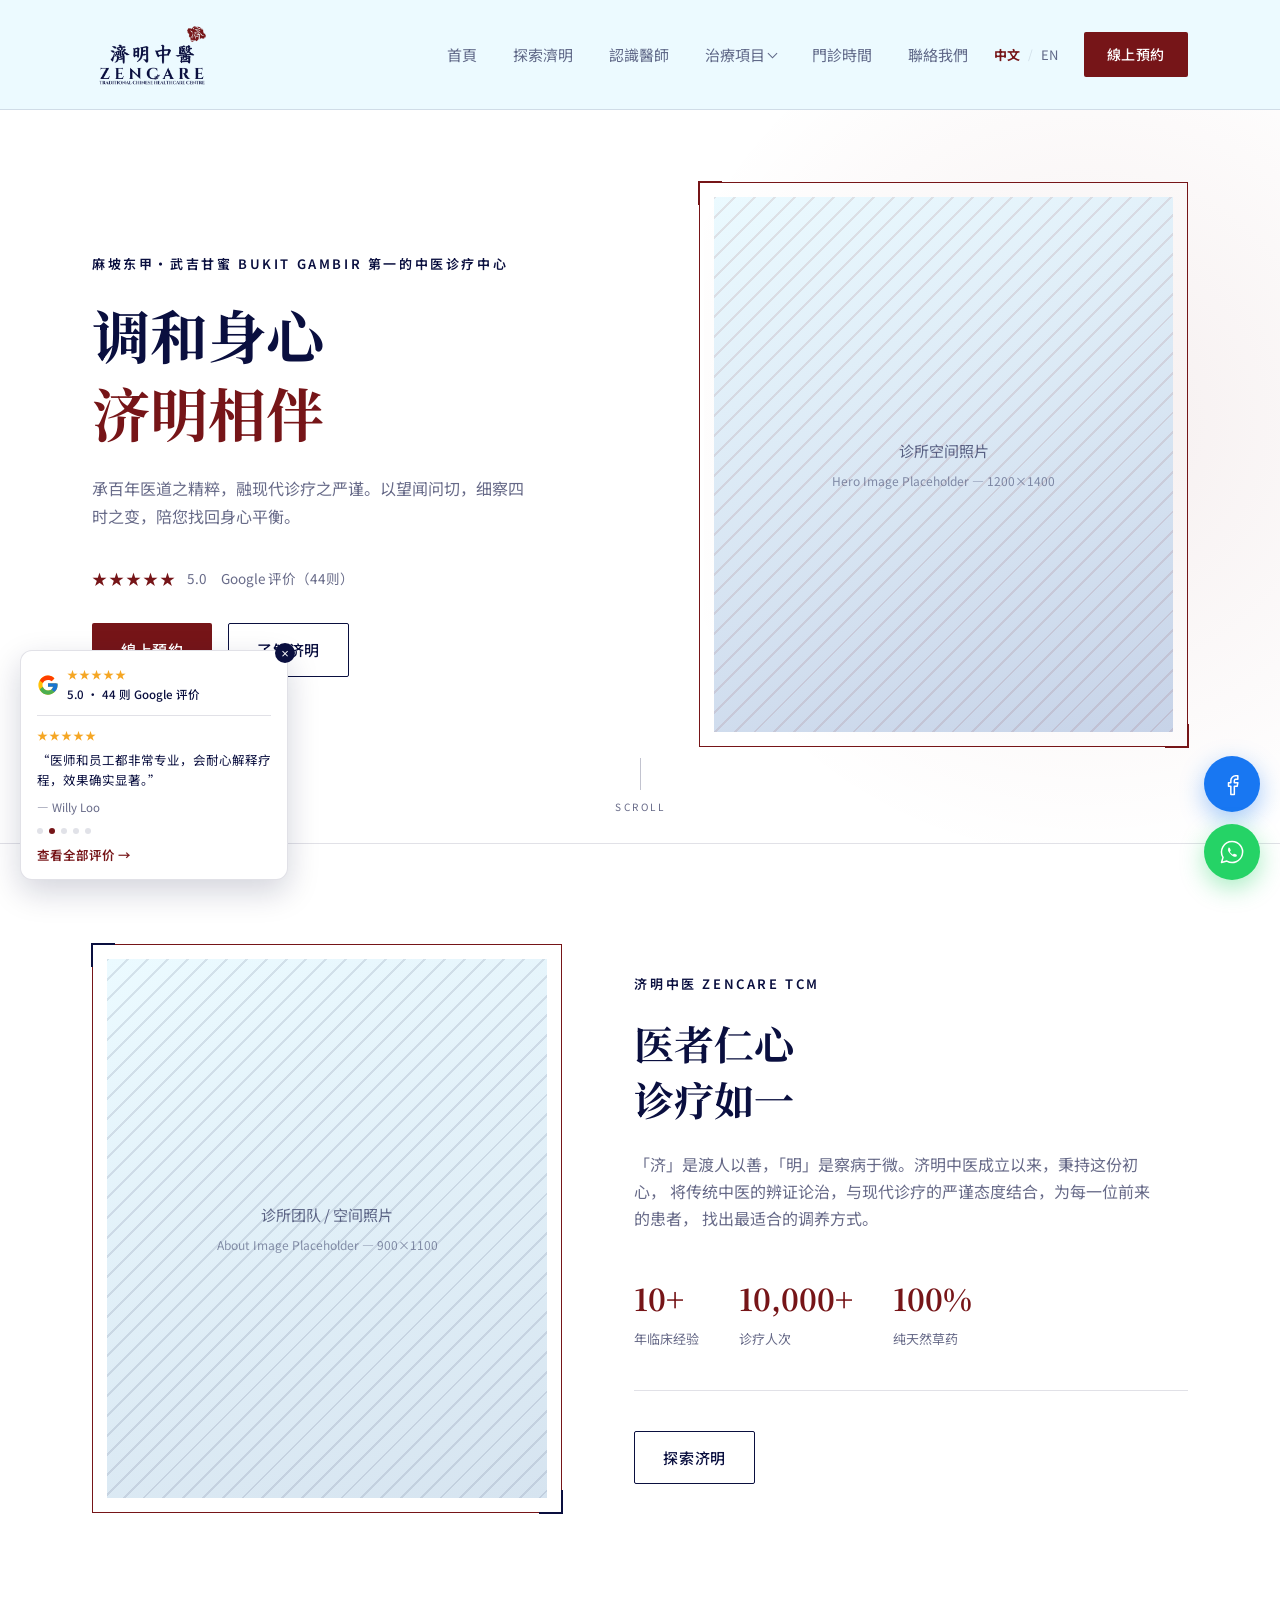
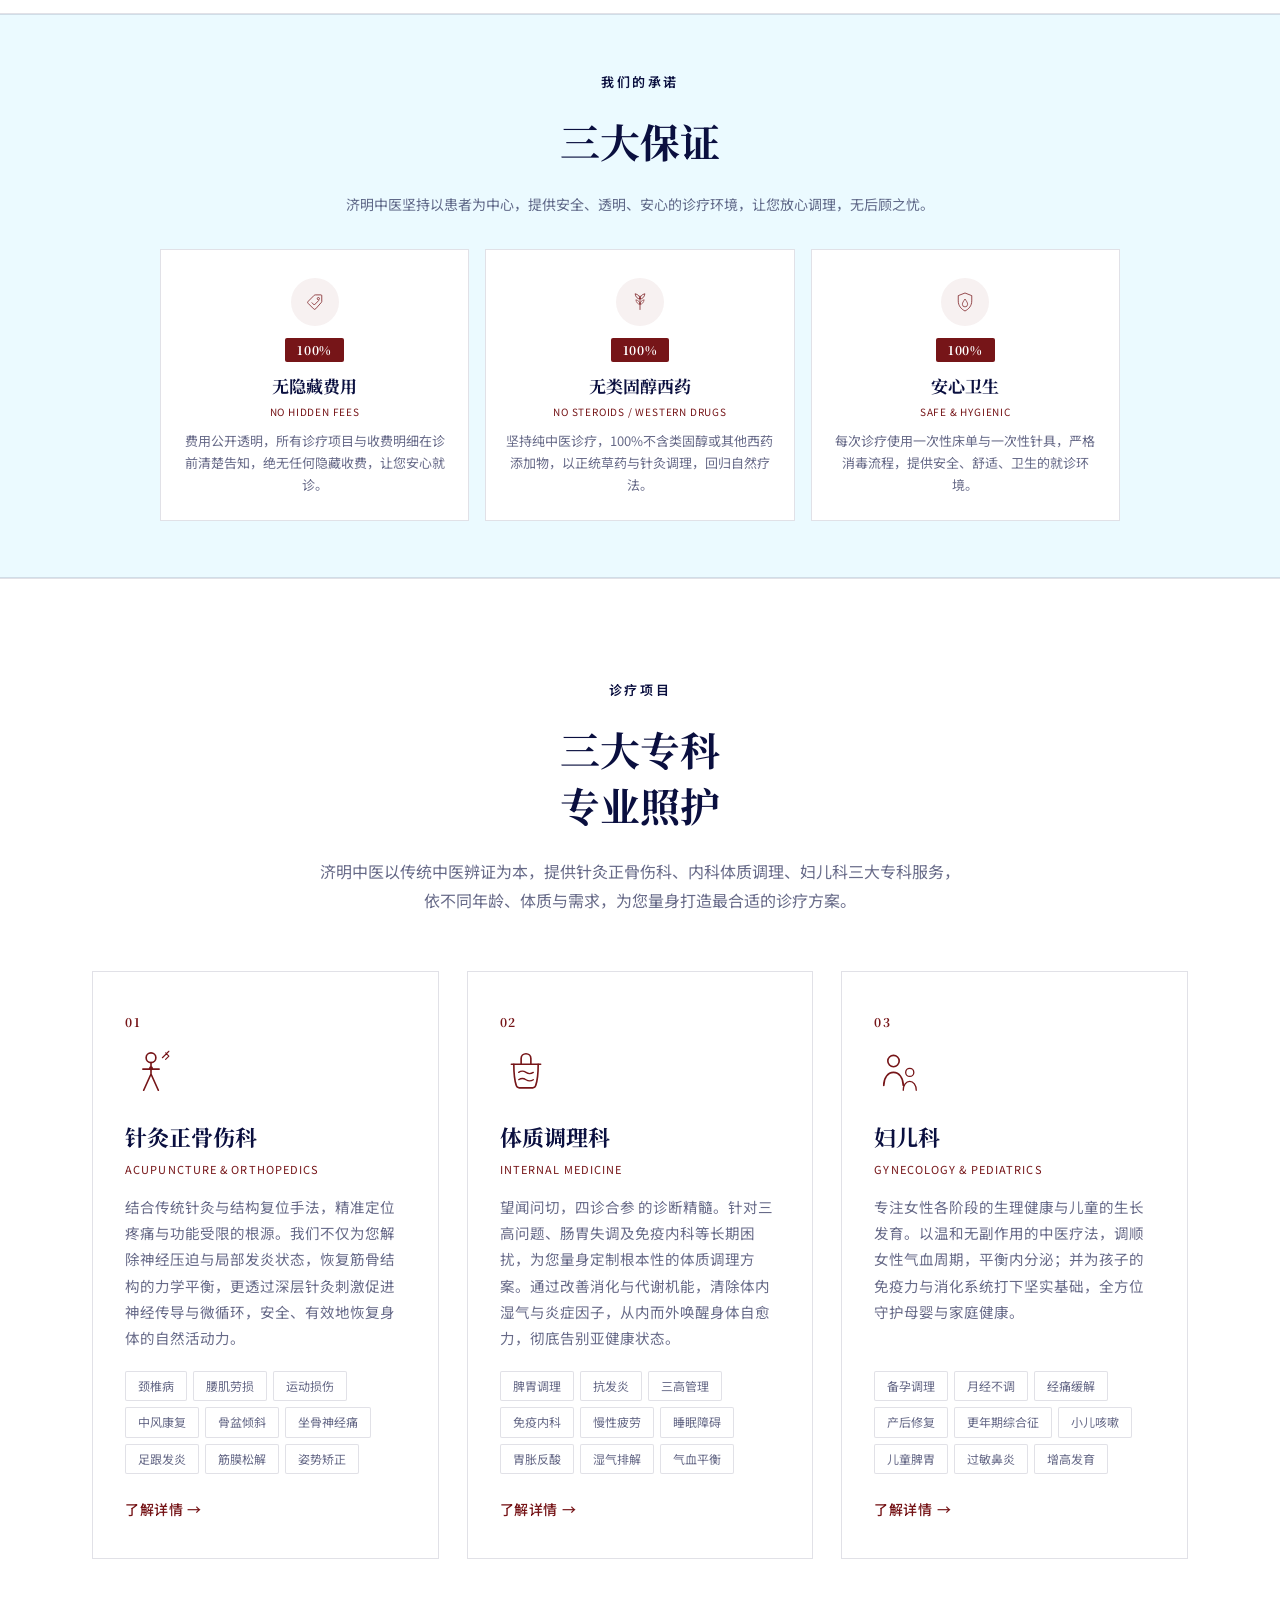
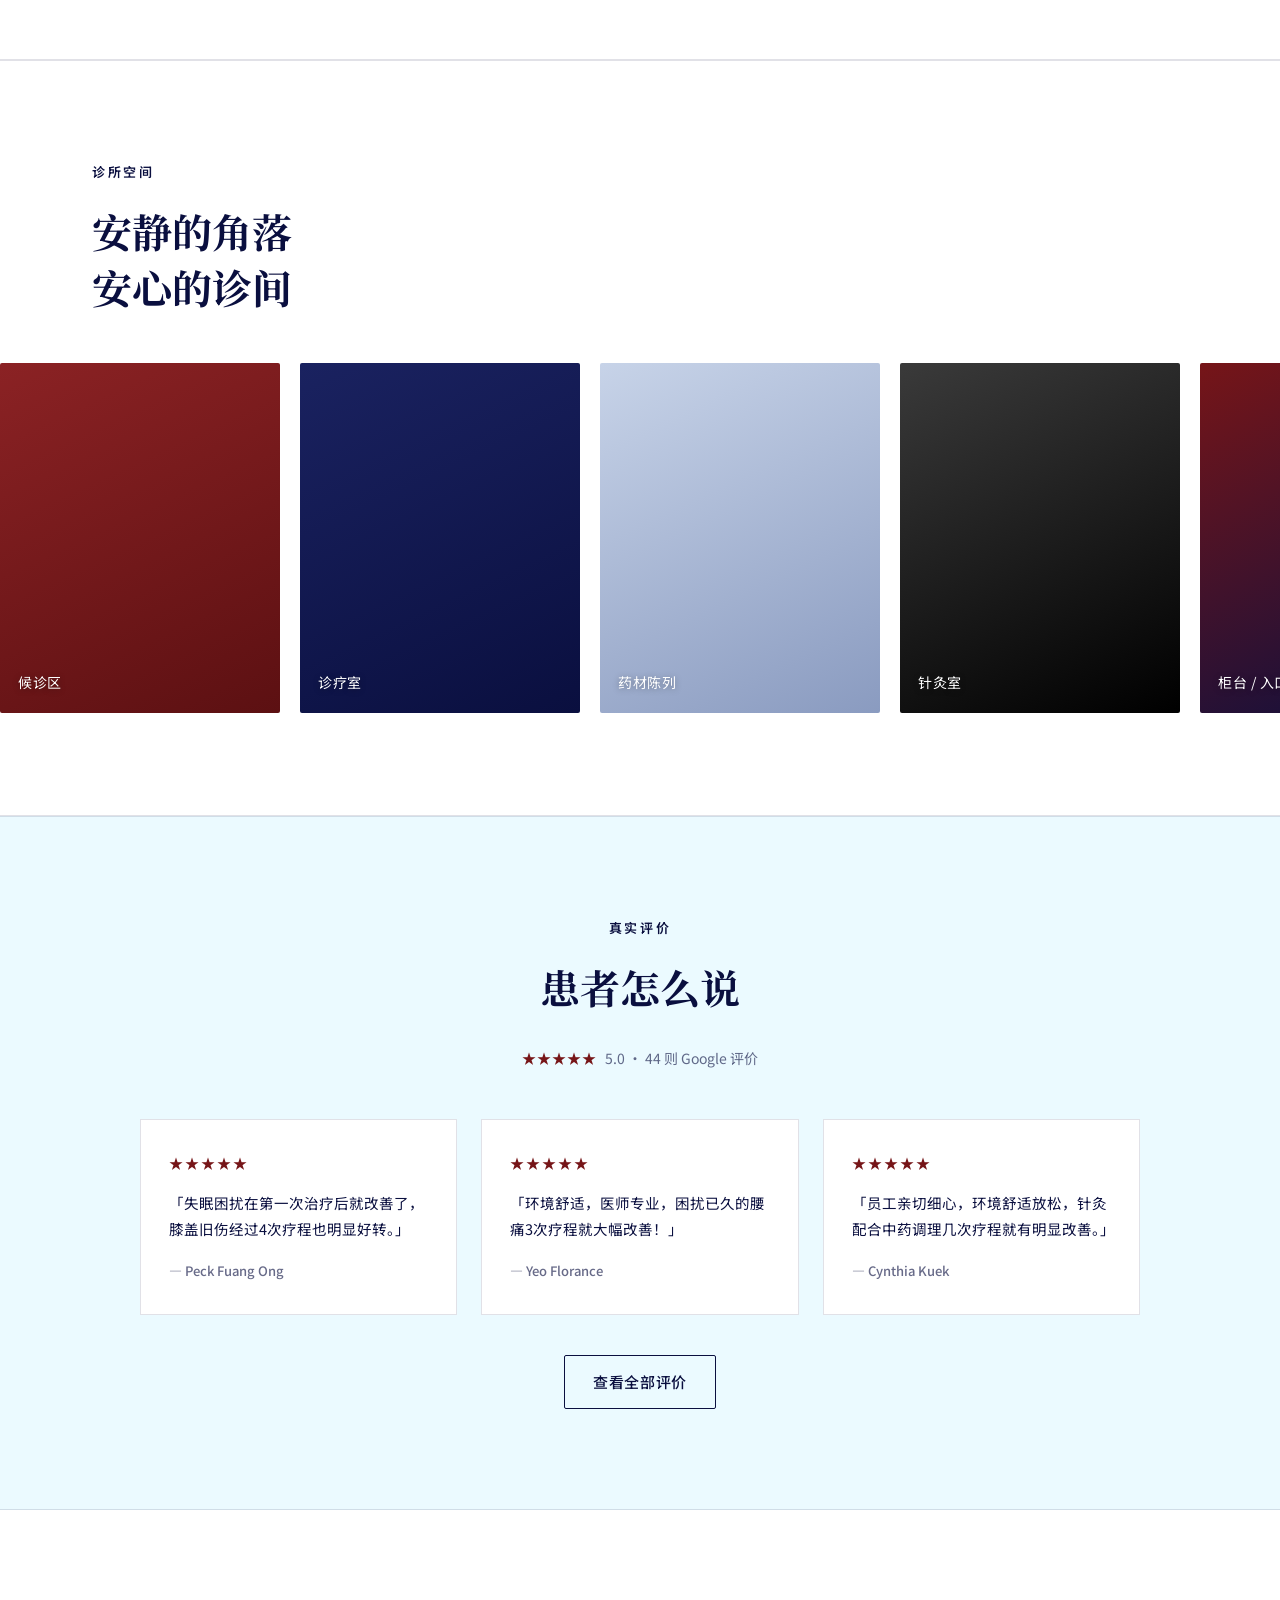
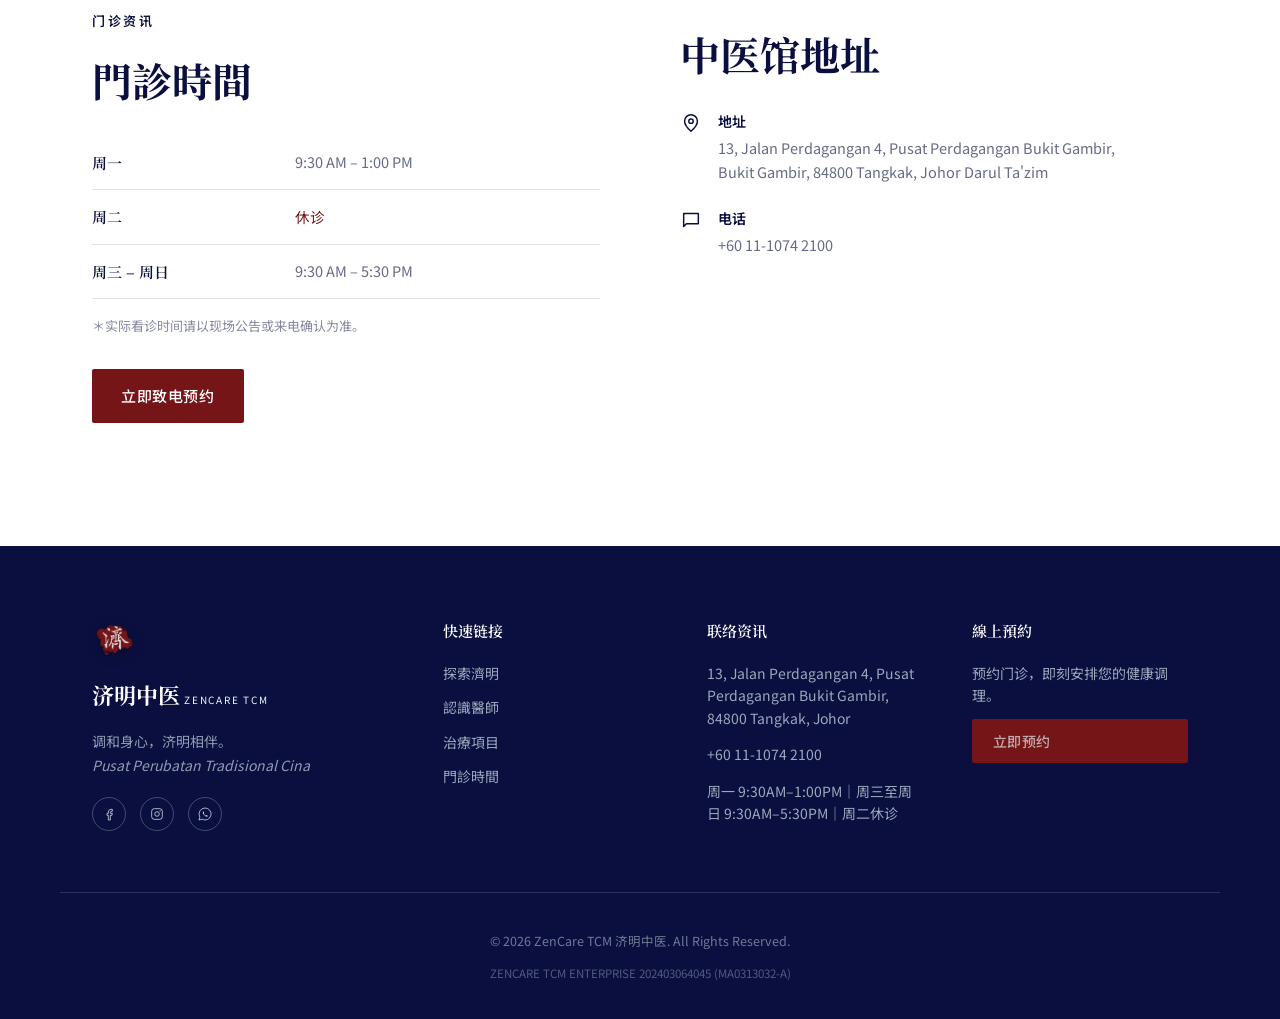
==== commit 8cff2582: "Use trackable WhatsApp link with pre-filled message everywhere Replaces both the wa.link short link " ====
--- a/index.html
+++ b/index.html
@@ -129,7 +129,7 @@
       <button type="button" class="lang-btn" data-lang-btn="en" aria-pressed="false">EN</button>
     </div>
 
-    <a href="https://wa.link/9sgf1u" class="btn btn-primary header-cta" target="_blank">
+    <a href="https://wa.me/60111074210?text=Hello%20ZenCare%20TCM!" class="btn btn-primary header-cta" target="_blank">
       <span data-i18n-zh>線上預約</span><span data-i18n-en hidden>Book Now</span>
     </a>
 
@@ -165,7 +165,7 @@
       </a>
 
       <div class="hero-actions">
-        <a href="https://wa.link/9sgf1u" class="btn btn-primary" target="_blank">
+        <a href="https://wa.me/60111074210?text=Hello%20ZenCare%20TCM!" class="btn btn-primary" target="_blank">
           <span data-i18n-zh>線上預約</span><span data-i18n-en hidden>Book Now</span>
         </a>
         <a href="#about" class="btn btn-outline">
@@ -647,7 +647,7 @@
         <a href="#" aria-label="Instagram">
           <svg viewBox="0 0 24 24" fill="none"><rect x="4" y="4" width="16" height="16" rx="4" stroke="currentColor" stroke-width="1.3"/><circle cx="12" cy="12" r="3.4" stroke="currentColor" stroke-width="1.3"/><circle cx="16.6" cy="7.4" r="0.9" fill="currentColor"/></svg>
         </a>
-        <a href="https://wa.me/60111074210" aria-label="WhatsApp">
+        <a href="https://wa.me/60111074210?text=Hello%20ZenCare%20TCM!" aria-label="WhatsApp">
           <svg viewBox="0 0 24 24" fill="none"><path d="M12 3a9 9 0 00-7.7 13.6L3 21l4.6-1.2A9 9 0 1012 3z" stroke="currentColor" stroke-width="1.3" stroke-linejoin="round"/><path d="M8.5 8.8c.2-.5.4-.5.7-.5h.5c.2 0 .4 0 .5.4l.7 1.7c.1.2 0 .4-.1.5l-.5.6c-.1.2-.1.3 0 .5.4.7 1.4 1.7 2.1 2.1.2.1.3.1.5 0l.6-.5c.1-.1.3-.2.5-.1l1.7.7c.3.1.4.3.4.5v.5c0 .3 0 .5-.5.7-1 .4-2.3 0-3.9-1.2-1.3-1-2.2-2.1-2.7-3.1-.5-1-.5-2 0-2.8z" fill="currentColor"/></svg>
         </a>
       </div>
@@ -680,7 +680,7 @@
       <h4 data-i18n-en hidden>Book Online</h4>
       <p class="footer-cta-text" data-i18n-zh>预约门诊，即刻安排您的健康调理。</p>
       <p class="footer-cta-text" data-i18n-en hidden>Book your appointment today and start your journey to better health.</p>
-      <a href="https://wa.link/9sgf1u" class="btn btn-primary" target="_blank">
+      <a href="https://wa.me/60111074210?text=Hello%20ZenCare%20TCM!" class="btn btn-primary" target="_blank">
         <span data-i18n-zh>立即预约</span><span data-i18n-en hidden>Book Now</span>
       </a>
     </div>
@@ -697,7 +697,7 @@
   <a href="https://www.facebook.com/profile.php?id=61554318343053" target="_blank" rel="noopener" class="social-float fb-float" aria-label="Facebook">
     <svg viewBox="0 0 24 24" fill="none"><path d="M15 8h2V5h-2c-2.2 0-4 1.8-4 4v2H9v3h2v7h3v-7h2.4l.6-3H14v-1.5c0-.6.4-1.5 1-1.5z" stroke="currentColor" stroke-width="1.3" stroke-linejoin="round"/></svg>
   </a>
-  <a href="https://wa.me/60111074210" target="_blank" rel="noopener" class="social-float whatsapp-float" aria-label="WhatsApp">
+  <a href="https://wa.me/60111074210?text=Hello%20ZenCare%20TCM!" target="_blank" rel="noopener" class="social-float whatsapp-float" aria-label="WhatsApp">
     <svg viewBox="0 0 24 24" fill="none"><path d="M12 3a9 9 0 00-7.7 13.6L3 21l4.6-1.2A9 9 0 1012 3z" stroke="currentColor" stroke-width="1.3" stroke-linejoin="round"/><path d="M8.5 8.8c.2-.5.4-.5.7-.5h.5c.2 0 .4 0 .5.4l.7 1.7c.1.2 0 .4-.1.5l-.5.6c-.1.2-.1.3 0 .5.4.7 1.4 1.7 2.1 2.1.2.1.3.1.5 0l.6-.5c.1-.1.3-.2.5-.1l1.7.7c.3.1.4.3.4.5v.5c0 .3 0 .5-.5.7-1 .4-2.3 0-3.9-1.2-1.3-1-2.2-2.1-2.7-3.1-.5-1-.5-2 0-2.8z" fill="currentColor"/></svg>
   </a>
 </div>
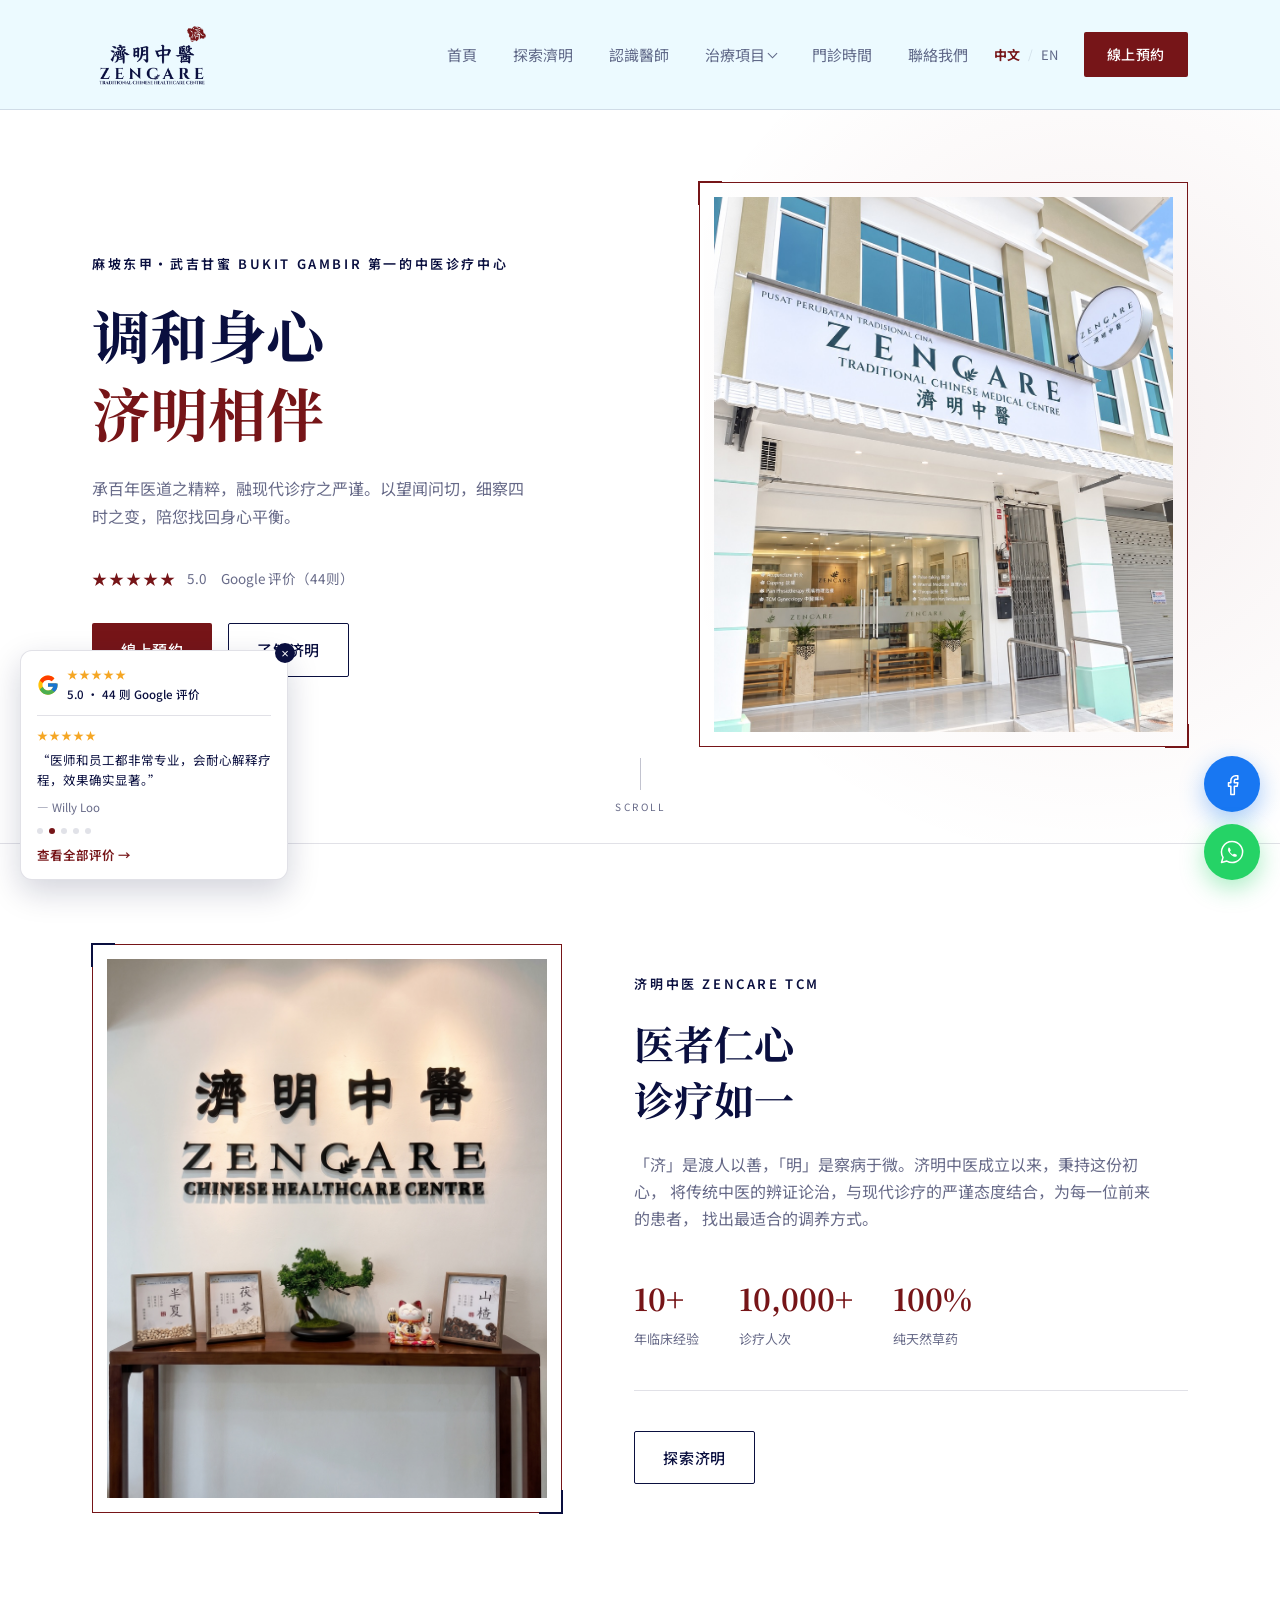
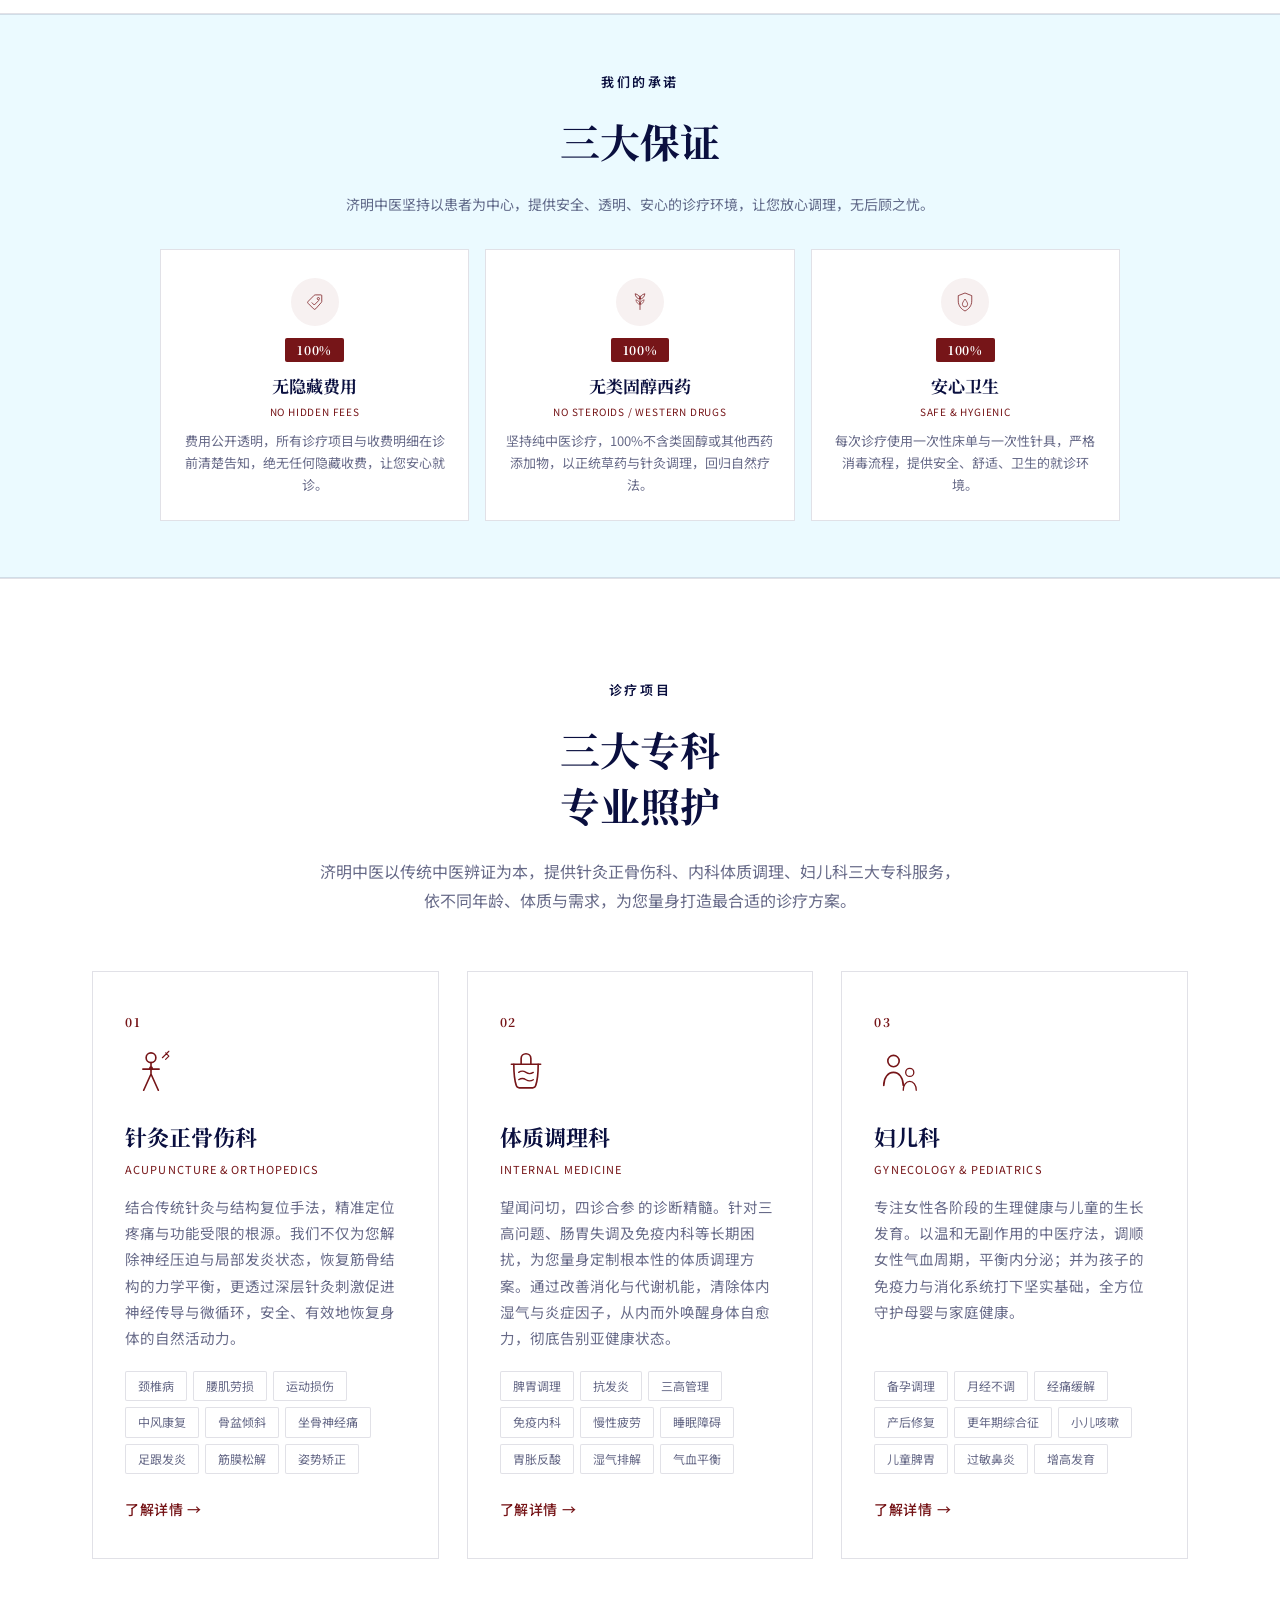
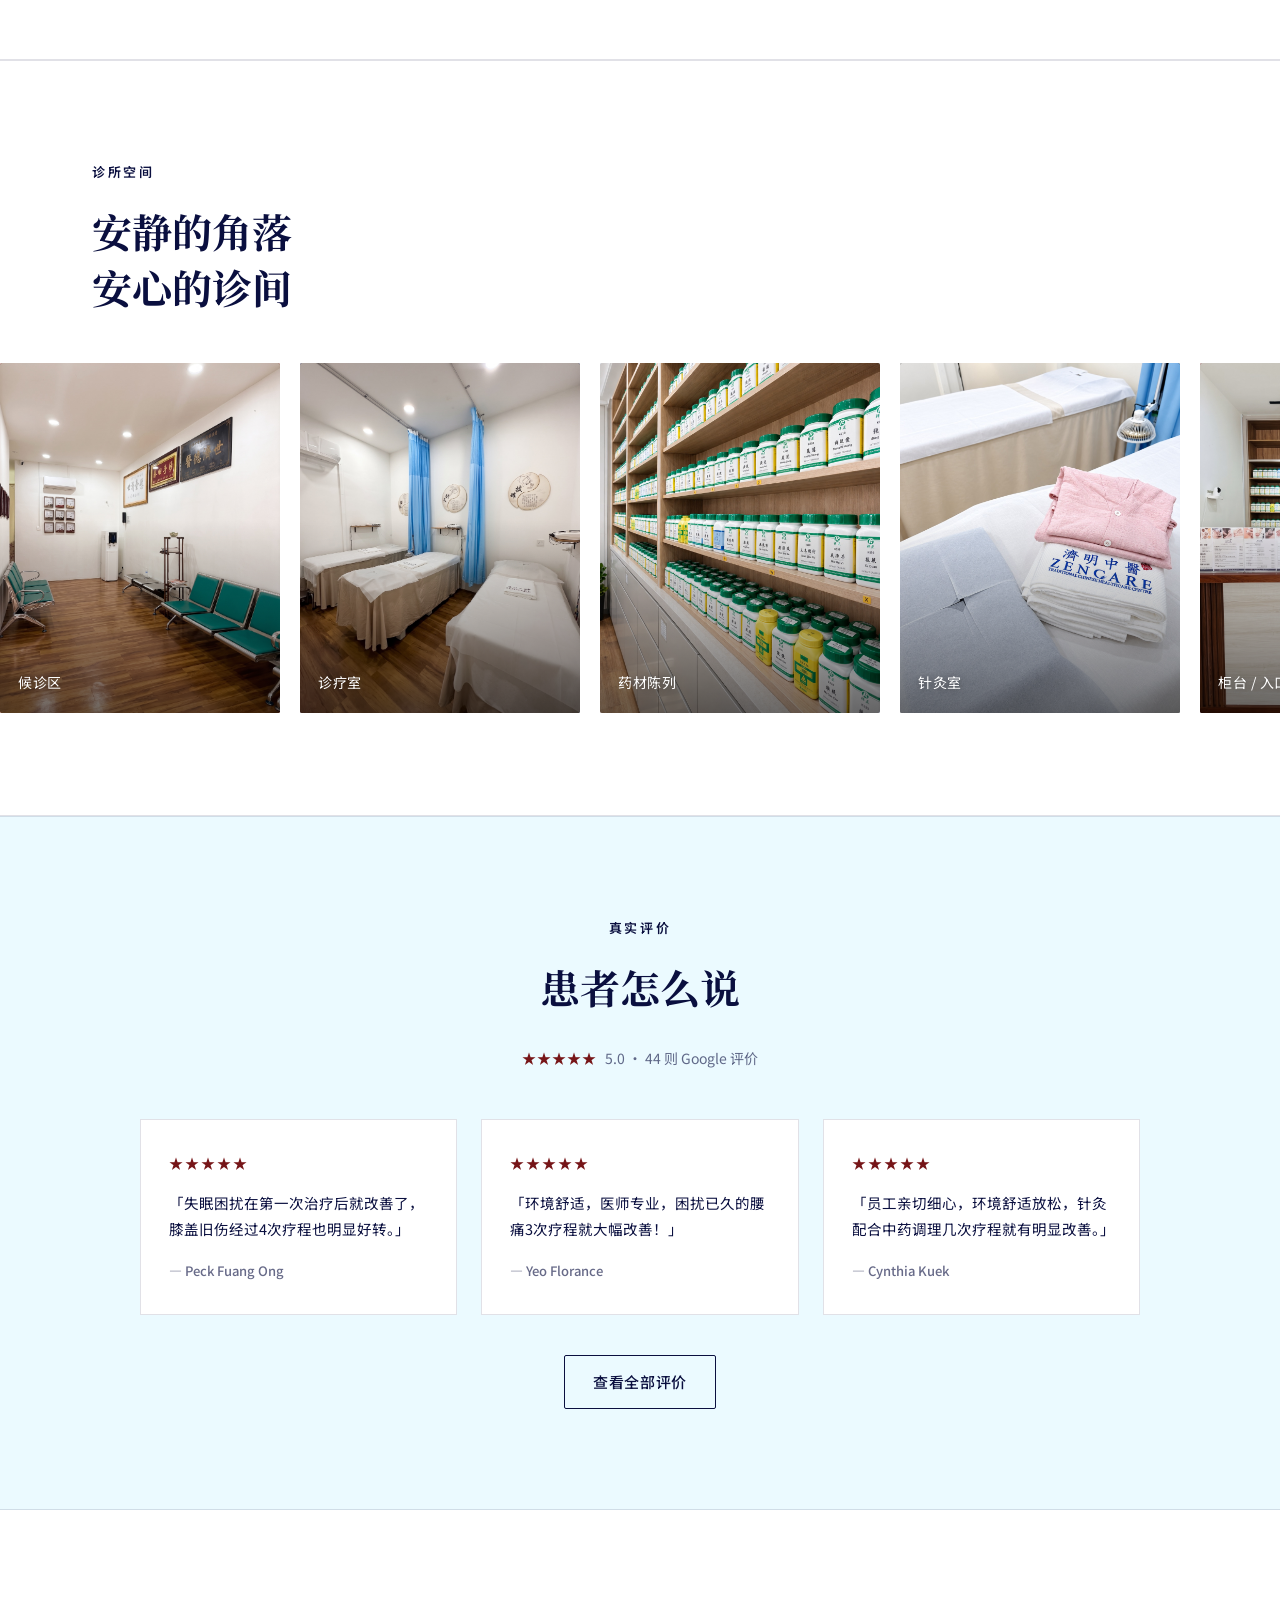
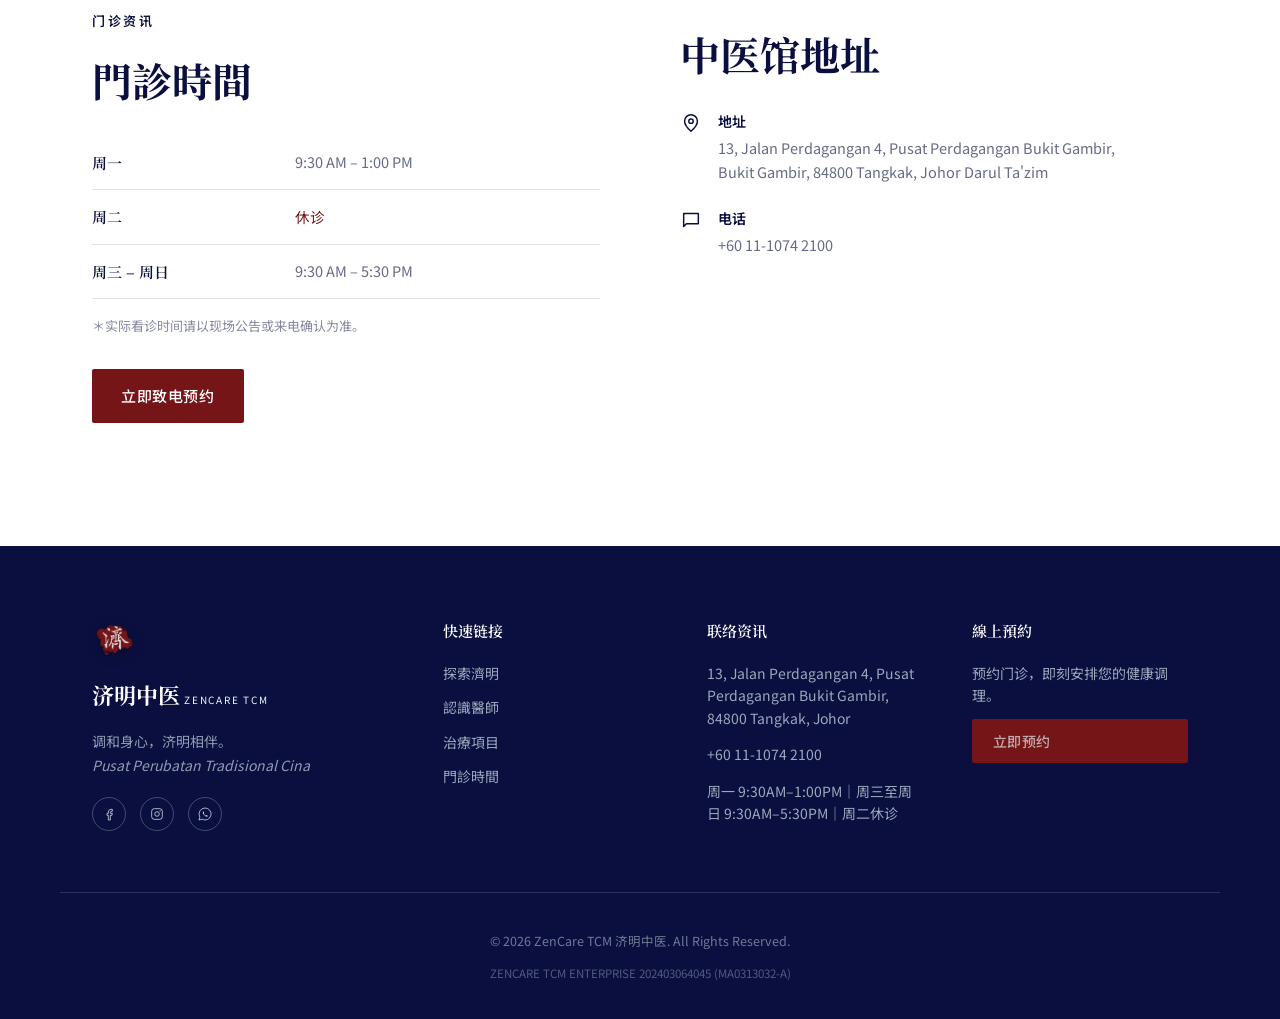
==== commit 046a0a98: "Replace homepage placeholder images with real clinic photos - Hero: clinic storefront exterior - Abo" ====
--- a/index.html
+++ b/index.html
@@ -42,7 +42,7 @@
   "name": "ZenCare TCM 济明中医",
   "image": "https://www.zencaretcm.com/images/aboutzencare.jpeg",
   "url": "https://www.zencaretcm.com/",
-  "telephone": "+60111074210",
+  "telephone": "+601110742100",
   "priceRange": "$$",
   "address": {
     "@type": "PostalAddress",
@@ -129,7 +129,7 @@
       <button type="button" class="lang-btn" data-lang-btn="en" aria-pressed="false">EN</button>
     </div>
 
-    <a href="https://wa.me/60111074210?text=Hello%20ZenCare%20TCM!" class="btn btn-primary header-cta" target="_blank">
+    <a href="https://wa.me/601110742100?text=Hello%20ZenCare%20TCM!" class="btn btn-primary header-cta" target="_blank">
       <span data-i18n-zh>線上預約</span><span data-i18n-en hidden>Book Now</span>
     </a>
 
@@ -165,7 +165,7 @@
       </a>
 
       <div class="hero-actions">
-        <a href="https://wa.me/60111074210?text=Hello%20ZenCare%20TCM!" class="btn btn-primary" target="_blank">
+        <a href="https://wa.me/601110742100?text=Hello%20ZenCare%20TCM!" class="btn btn-primary" target="_blank">
           <span data-i18n-zh>線上預約</span><span data-i18n-en hidden>Book Now</span>
         </a>
         <a href="#about" class="btn btn-outline">
@@ -176,11 +176,7 @@
 
     <div class="hero-media">
       <div class="hero-photo-frame">
-        <div class="hero-photo-placeholder">
-          <span data-i18n-zh>诊所空间照片</span>
-          <span data-i18n-en hidden>Clinic Space Photo</span>
-          <span class="placeholder-hint">Hero Image Placeholder — 1200×1400</span>
-        </div>
+        <img src="images/outlook.jpeg" alt="ZenCare TCM 济明中医诊所外观 Clinic Storefront" class="hero-photo-img">
       </div>
     </div>
   </div>
@@ -196,11 +192,7 @@
   <div class="container about-inner">
     <div class="about-media">
       <div class="about-photo-frame">
-        <div class="about-photo-placeholder">
-          <span data-i18n-zh>诊所团队 / 空间照片</span>
-          <span data-i18n-en hidden>Clinic Team / Space Photo</span>
-          <span class="placeholder-hint">About Image Placeholder — 900×1100</span>
-        </div>
+        <img src="images/indoor.jpeg" alt="济明中医诊所内部 ZenCare TCM Clinic Interior" class="about-photo-img">
       </div>
     </div>
 
@@ -489,26 +481,31 @@
   <div class="gallery-track" id="galleryTrack">
     <div class="gallery-item">
       <div class="gallery-photo ph-1">
+        <img src="images/waitingarea.jpeg" alt="候诊区 Waiting Area">
         <span data-i18n-zh>候诊区</span><span data-i18n-en hidden>Waiting Area</span>
       </div>
     </div>
     <div class="gallery-item">
       <div class="gallery-photo ph-2">
+        <img src="images/room.jpeg" alt="诊疗室 Treatment Room">
         <span data-i18n-zh>诊疗室</span><span data-i18n-en hidden>Treatment Room</span>
       </div>
     </div>
     <div class="gallery-item">
       <div class="gallery-photo ph-3">
+        <img src="images/medicine.jpeg" alt="药材陈列 Herbal Display">
         <span data-i18n-zh>药材陈列</span><span data-i18n-en hidden>Herbal Display</span>
       </div>
     </div>
     <div class="gallery-item">
       <div class="gallery-photo ph-4">
+        <img src="images/bed.jpeg" alt="针灸室 Acupuncture Room">
         <span data-i18n-zh>针灸室</span><span data-i18n-en hidden>Acupuncture Room</span>
       </div>
     </div>
     <div class="gallery-item">
       <div class="gallery-photo ph-5">
+        <img src="images/counter.jpeg" alt="柜台 / 入口 Reception / Entrance">
         <span data-i18n-zh>柜台 / 入口</span><span data-i18n-en hidden>Reception / Entrance</span>
       </div>
     </div>
@@ -588,7 +585,7 @@
       <p class="hours-note" data-i18n-zh>＊实际看诊时间请以现场公告或来电确认为准。</p>
       <p class="hours-note" data-i18n-en hidden>*Please call ahead or check on-site notices to confirm actual clinic hours.</p>
 
-      <a href="tel:+60111074210" class="btn btn-primary">
+      <a href="tel:+601110742100" class="btn btn-primary">
         <span data-i18n-zh>立即致电预约</span><span data-i18n-en hidden>Call to Book</span>
       </a>
     </div>
@@ -615,7 +612,7 @@
           <div>
             <strong data-i18n-zh>电话</strong>
             <strong data-i18n-en hidden>Phone</strong>
-            <p><a href="tel:+60111074210">+60 11-1074 2100</a></p>
+            <p><a href="tel:+601110742100">+60 11-1074 2100</a></p>
           </div>
         </li>
       </ul>
@@ -647,7 +644,7 @@
         <a href="#" aria-label="Instagram">
           <svg viewBox="0 0 24 24" fill="none"><rect x="4" y="4" width="16" height="16" rx="4" stroke="currentColor" stroke-width="1.3"/><circle cx="12" cy="12" r="3.4" stroke="currentColor" stroke-width="1.3"/><circle cx="16.6" cy="7.4" r="0.9" fill="currentColor"/></svg>
         </a>
-        <a href="https://wa.me/60111074210?text=Hello%20ZenCare%20TCM!" aria-label="WhatsApp">
+        <a href="https://wa.me/601110742100?text=Hello%20ZenCare%20TCM!" aria-label="WhatsApp">
           <svg viewBox="0 0 24 24" fill="none"><path d="M12 3a9 9 0 00-7.7 13.6L3 21l4.6-1.2A9 9 0 1012 3z" stroke="currentColor" stroke-width="1.3" stroke-linejoin="round"/><path d="M8.5 8.8c.2-.5.4-.5.7-.5h.5c.2 0 .4 0 .5.4l.7 1.7c.1.2 0 .4-.1.5l-.5.6c-.1.2-.1.3 0 .5.4.7 1.4 1.7 2.1 2.1.2.1.3.1.5 0l.6-.5c.1-.1.3-.2.5-.1l1.7.7c.3.1.4.3.4.5v.5c0 .3 0 .5-.5.7-1 .4-2.3 0-3.9-1.2-1.3-1-2.2-2.1-2.7-3.1-.5-1-.5-2 0-2.8z" fill="currentColor"/></svg>
         </a>
       </div>
@@ -670,7 +667,7 @@
       <h4 data-i18n-zh>联络资讯</h4>
       <h4 data-i18n-en hidden>Contact Info</h4>
       <p>13, Jalan Perdagangan 4, Pusat Perdagangan Bukit Gambir, 84800 Tangkak, Johor</p>
-      <p><a href="tel:+60111074210">+60 11-1074 2100</a></p>
+      <p><a href="tel:+601110742100">+60 11-1074 2100</a></p>
       <p data-i18n-zh>周一 9:30AM–1:00PM｜周三至周日 9:30AM–5:30PM｜周二休诊</p>
       <p data-i18n-en hidden>Mon 9:30AM–1:00PM｜Wed–Sun 9:30AM–5:30PM｜Closed Tue</p>
     </div>
@@ -680,7 +677,7 @@
       <h4 data-i18n-en hidden>Book Online</h4>
       <p class="footer-cta-text" data-i18n-zh>预约门诊，即刻安排您的健康调理。</p>
       <p class="footer-cta-text" data-i18n-en hidden>Book your appointment today and start your journey to better health.</p>
-      <a href="https://wa.me/60111074210?text=Hello%20ZenCare%20TCM!" class="btn btn-primary" target="_blank">
+      <a href="https://wa.me/601110742100?text=Hello%20ZenCare%20TCM!" class="btn btn-primary" target="_blank">
         <span data-i18n-zh>立即预约</span><span data-i18n-en hidden>Book Now</span>
       </a>
     </div>
@@ -697,7 +694,7 @@
   <a href="https://www.facebook.com/profile.php?id=61554318343053" target="_blank" rel="noopener" class="social-float fb-float" aria-label="Facebook">
     <svg viewBox="0 0 24 24" fill="none"><path d="M15 8h2V5h-2c-2.2 0-4 1.8-4 4v2H9v3h2v7h3v-7h2.4l.6-3H14v-1.5c0-.6.4-1.5 1-1.5z" stroke="currentColor" stroke-width="1.3" stroke-linejoin="round"/></svg>
   </a>
-  <a href="https://wa.me/60111074210?text=Hello%20ZenCare%20TCM!" target="_blank" rel="noopener" class="social-float whatsapp-float" aria-label="WhatsApp">
+  <a href="https://wa.me/601110742100?text=Hello%20ZenCare%20TCM!" target="_blank" rel="noopener" class="social-float whatsapp-float" aria-label="WhatsApp">
     <svg viewBox="0 0 24 24" fill="none"><path d="M12 3a9 9 0 00-7.7 13.6L3 21l4.6-1.2A9 9 0 1012 3z" stroke="currentColor" stroke-width="1.3" stroke-linejoin="round"/><path d="M8.5 8.8c.2-.5.4-.5.7-.5h.5c.2 0 .4 0 .5.4l.7 1.7c.1.2 0 .4-.1.5l-.5.6c-.1.2-.1.3 0 .5.4.7 1.4 1.7 2.1 2.1.2.1.3.1.5 0l.6-.5c.1-.1.3-.2.5-.1l1.7.7c.3.1.4.3.4.5v.5c0 .3 0 .5-.5.7-1 .4-2.3 0-3.9-1.2-1.3-1-2.2-2.1-2.7-3.1-.5-1-.5-2 0-2.8z" fill="currentColor"/></svg>
   </a>
 </div>
--- a/styles.css
+++ b/styles.css
@@ -332,6 +332,13 @@
 .hero-photo-frame::before{ top:-2px; left:-2px; border-right:none; border-bottom:none; }
 .hero-photo-frame::after{ bottom:-2px; right:-2px; border-left:none; border-top:none; }
 
+.hero-photo-img{
+  aspect-ratio: 6/7;
+  width:100%;
+  height:auto;
+  object-fit: cover;
+  display: block;
+}
 .hero-photo-placeholder{
   aspect-ratio: 6/7;
   width:100%;
@@ -420,6 +427,13 @@
 }
 .about-photo-frame::before{ top:-2px; left:-2px; border-right:none; border-bottom:none; }
 .about-photo-frame::after{ bottom:-2px; right:-2px; border-left:none; border-top:none; }
+.about-photo-img{
+  aspect-ratio: 9/11;
+  width:100%;
+  height:auto;
+  object-fit: cover;
+  display: block;
+}
 .about-photo-placeholder{
   aspect-ratio: 9/11;
   width:100%;
@@ -790,6 +804,27 @@
   font-size: 14px;
   letter-spacing: 0.04em;
   text-shadow: 0 1px 6px rgba(0,0,0,0.35);
+  position: relative;
+  overflow: hidden;
+}
+.gallery-photo img{
+  position: absolute;
+  inset: 0;
+  width: 100%;
+  height: 100%;
+  object-fit: cover;
+  z-index: 0;
+}
+.gallery-photo::before{
+  content:'';
+  position: absolute;
+  inset: 0;
+  background: linear-gradient(to top, rgba(0,0,0,0.55), transparent 55%);
+  z-index: 1;
+}
+.gallery-photo span{
+  position: relative;
+  z-index: 2;
 }
 .ph-1{ background: linear-gradient(155deg, #8B2224, #5C1012); }
 .ph-2{ background: linear-gradient(155deg, #1A2260, #0A0F3F); }
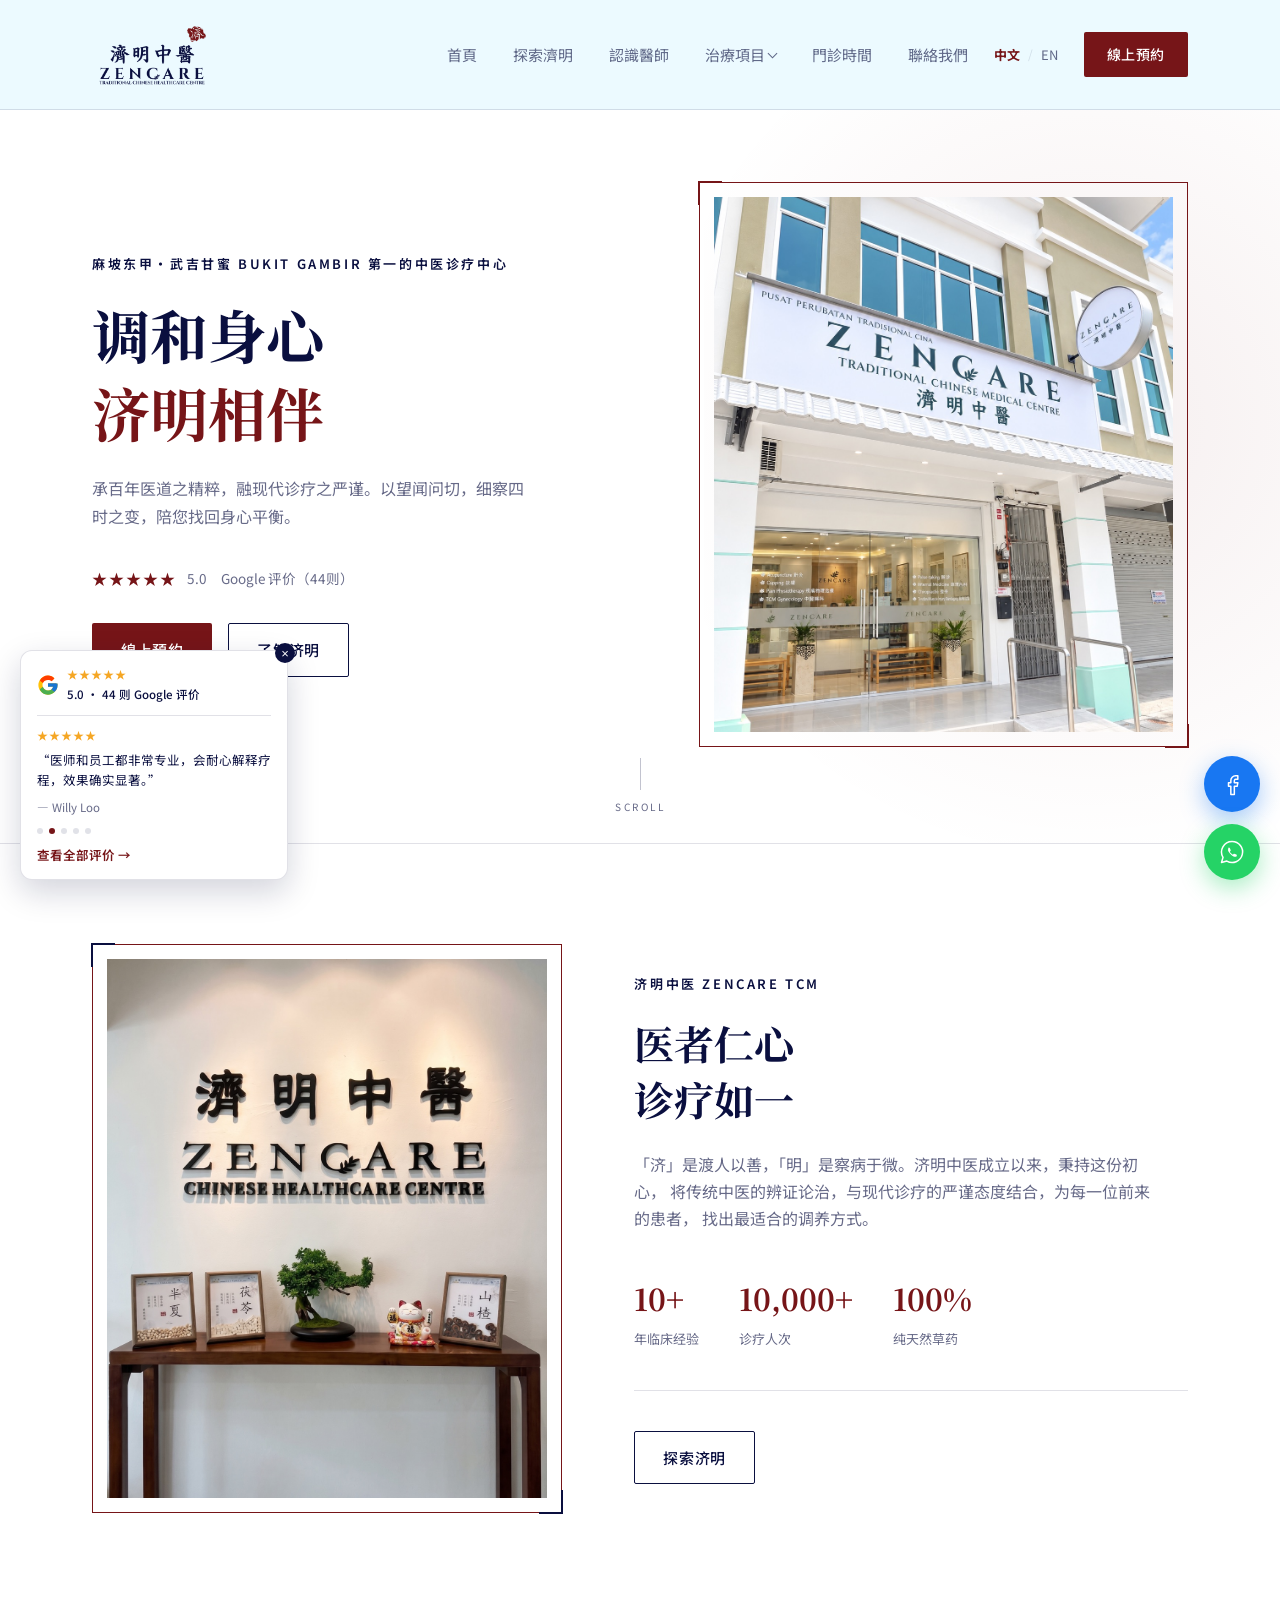
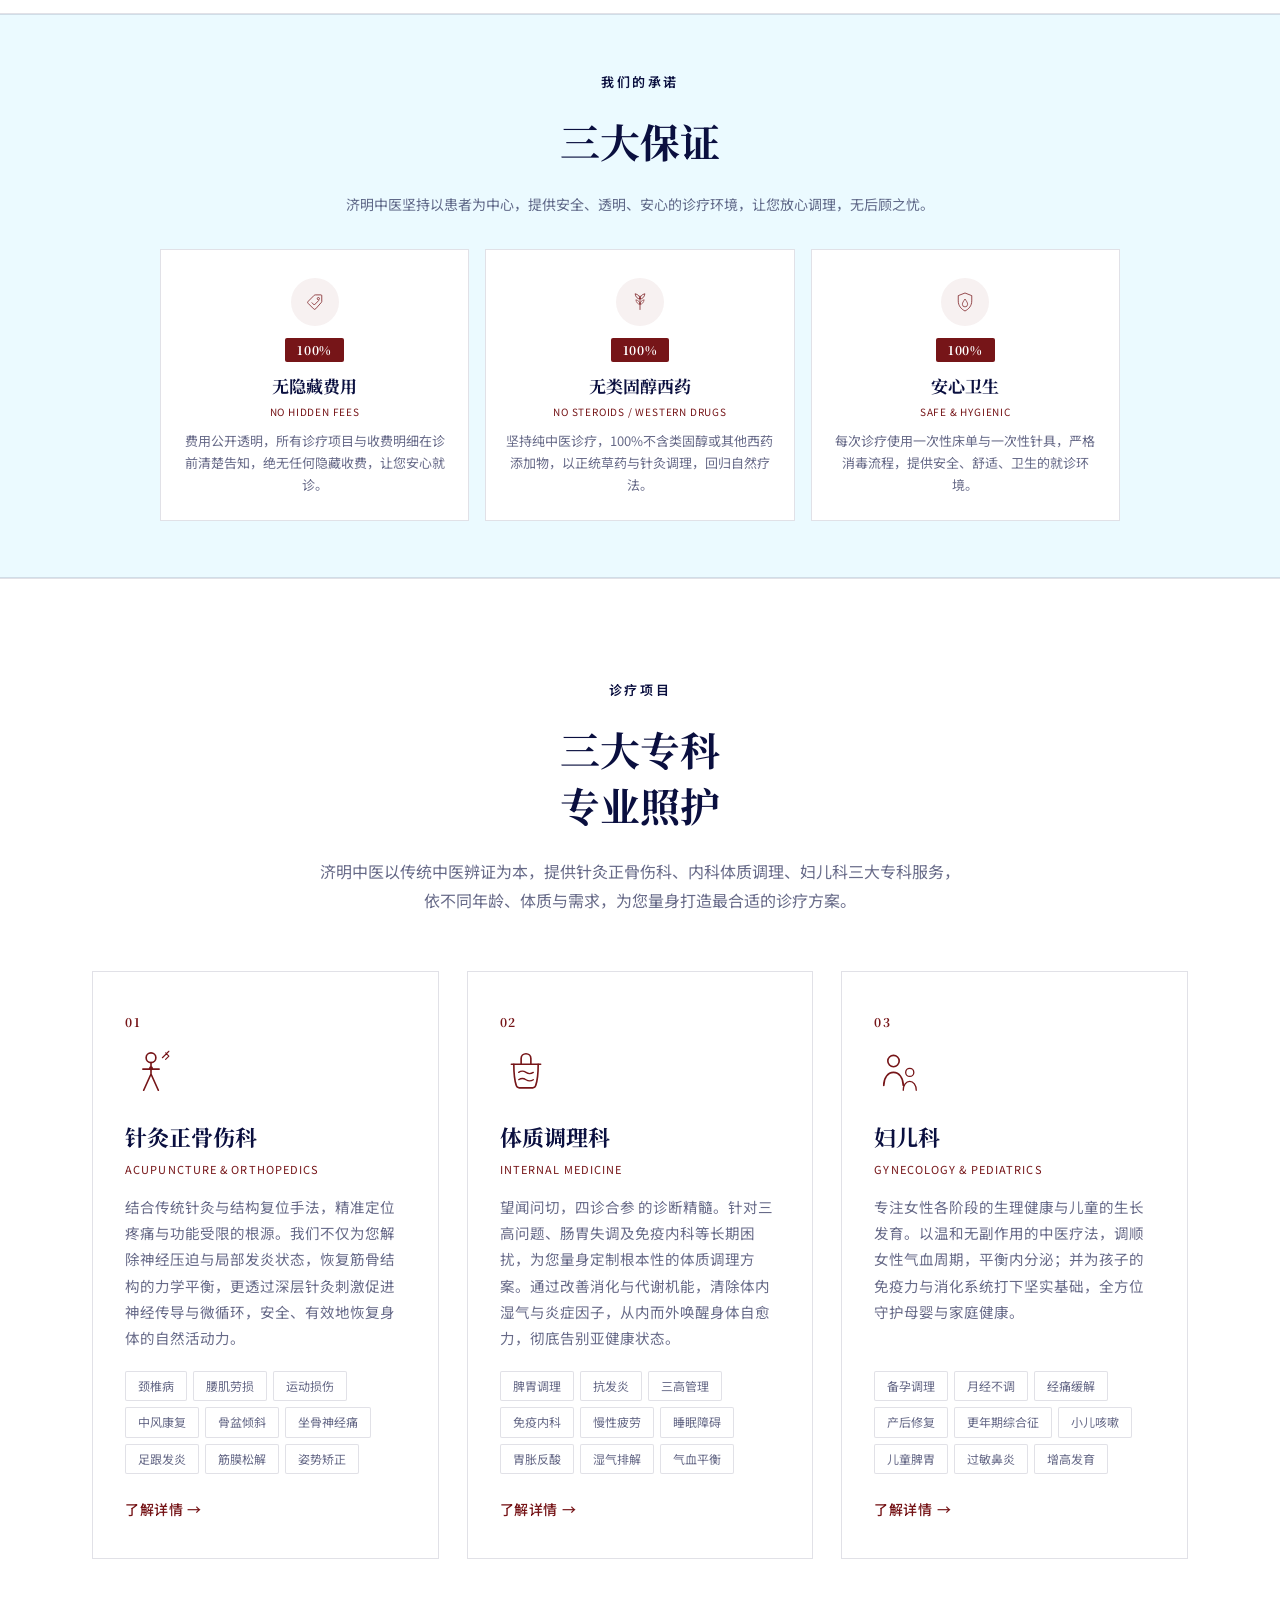
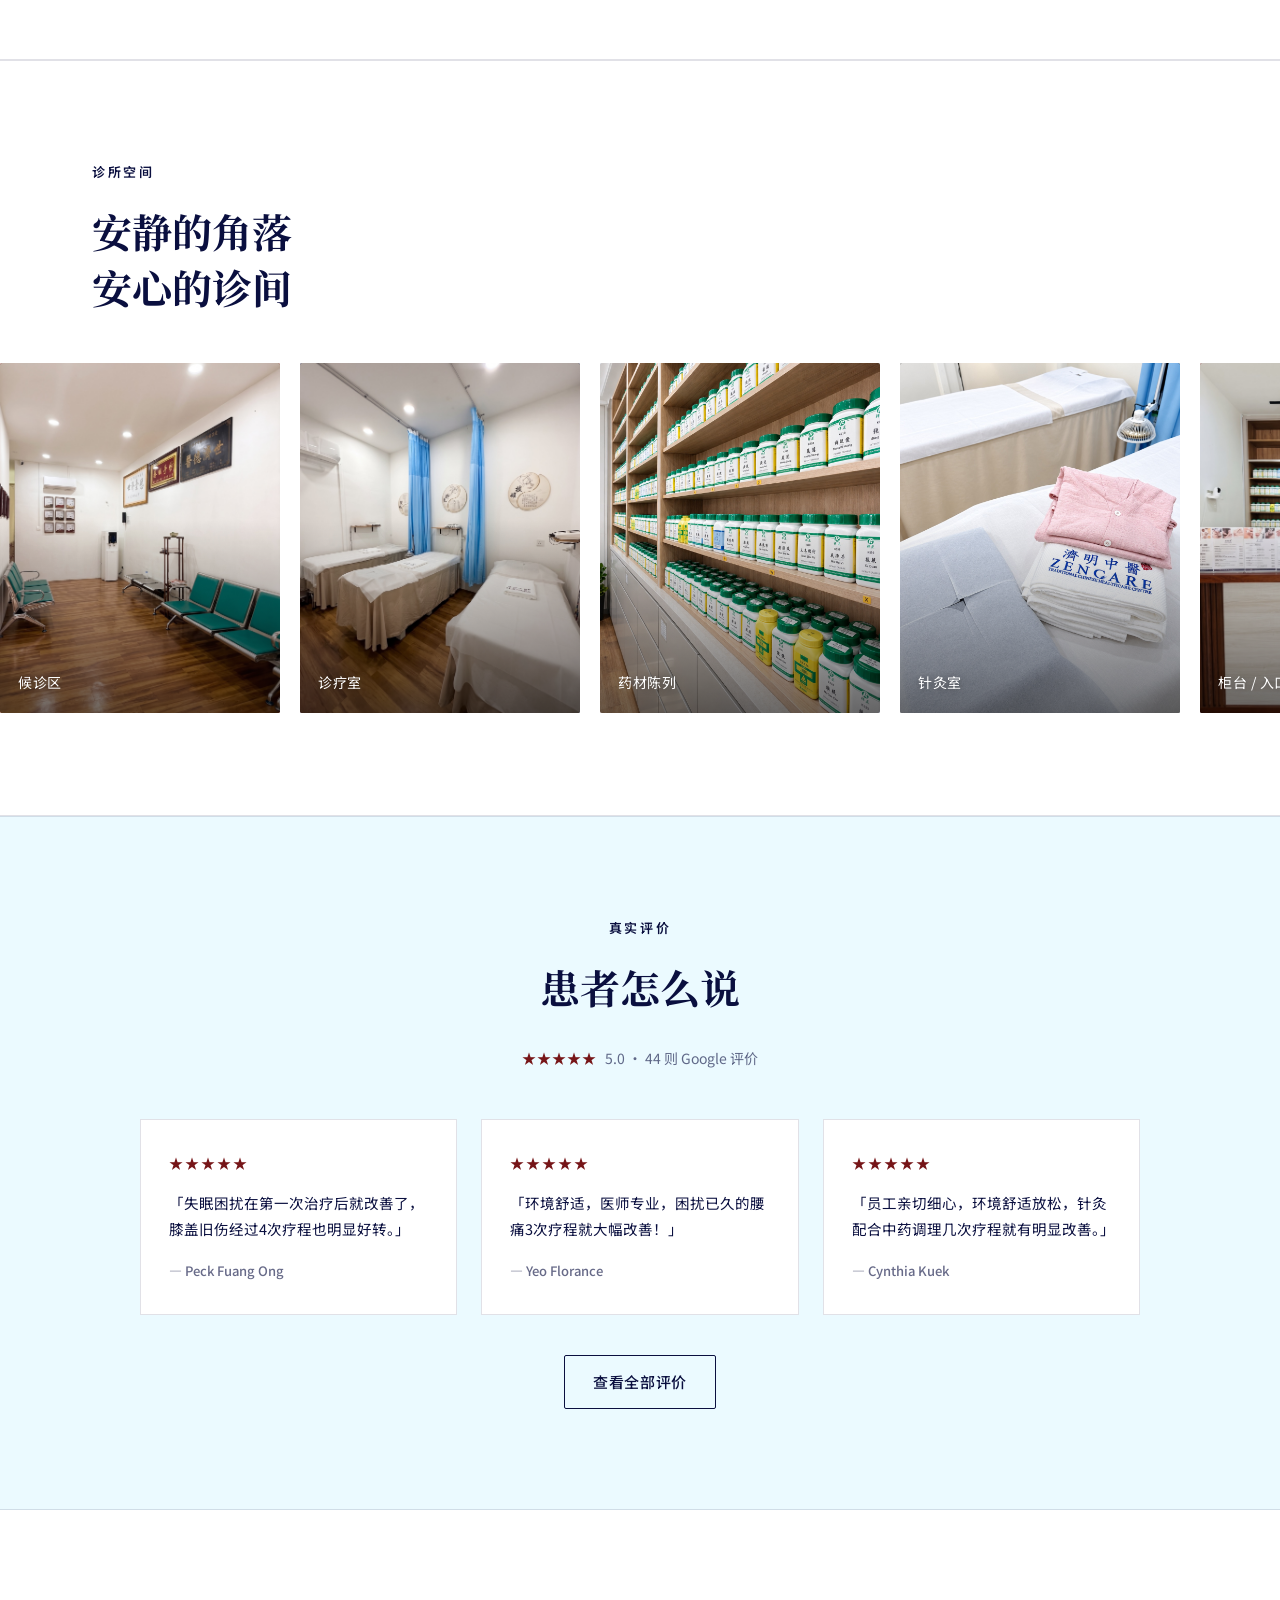
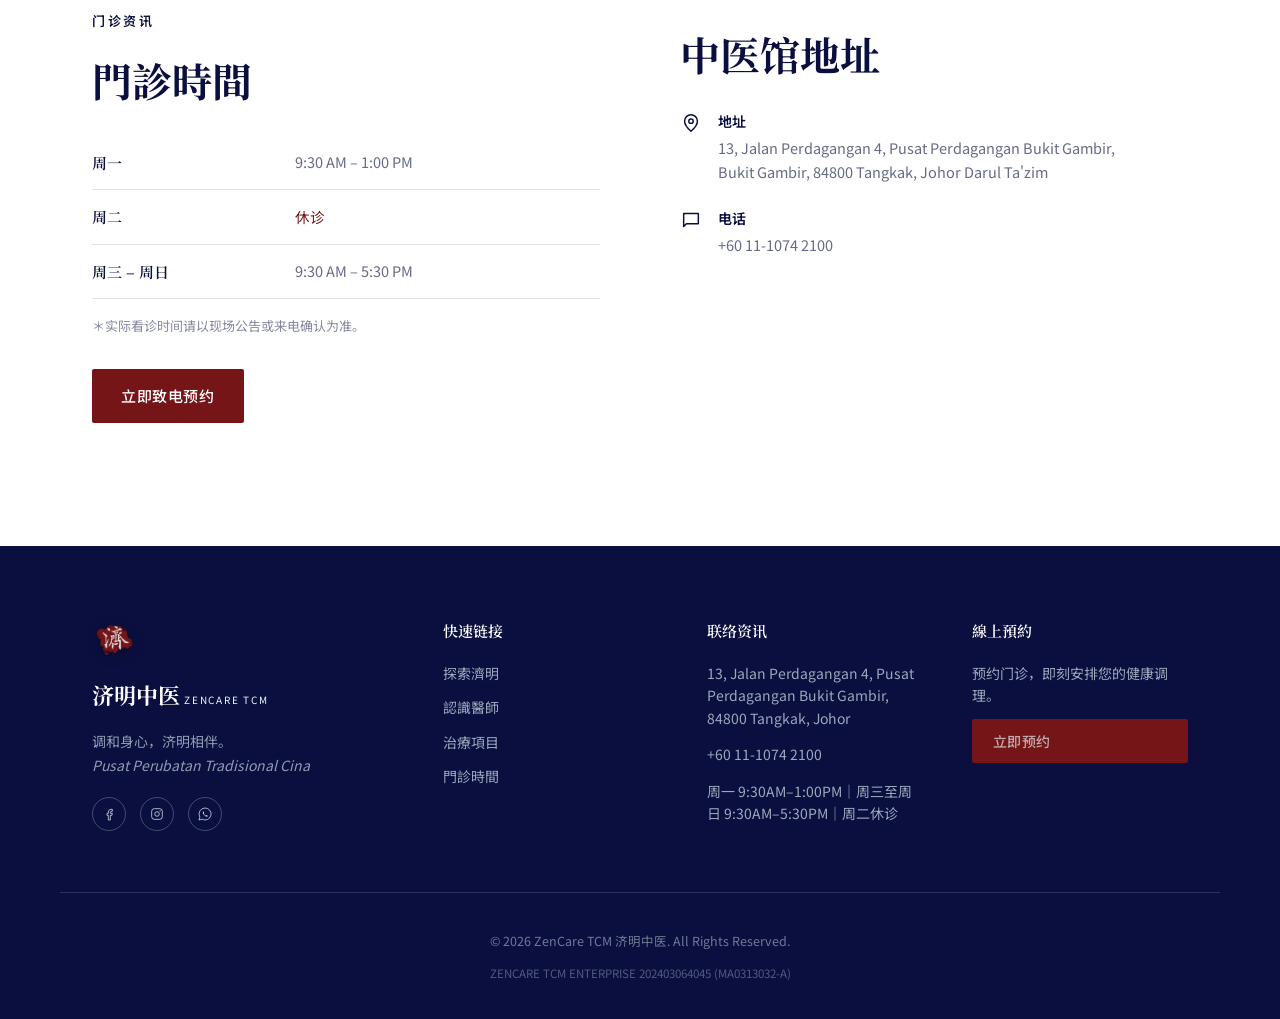
==== commit 50b2b3a6: "Compress images and update meta descriptions for SEO - Resize and compress all photo images that ben" ====
--- a/index.html
+++ b/index.html
@@ -14,20 +14,20 @@
 </script>
 <meta charset="UTF-8">
 <meta name="viewport" content="width=device-width, initial-scale=1.0">
-<title>ZenCare TCM 济明中医 - 专业中医内科诊疗</title>
-<meta name="description" content="ZenCare TCM 济明中医，调和身心，济明相伴。专业中医内科诊疗，传承医道，守护您的健康。">
+<title>Bukit Gambir 专业中医疼痛诊疗 - ZenCare TCM 济明中医诊所</title>
+<meta name="description" content="位于 Bukit Gambir 的专业中医诊所，提供针灸正骨、内科体质调理、妇儿科等疼痛诊疗服务。5.0 分 Google 评价，传承医道，调和身心，济明相伴。">
 <link rel="canonical" href="https://www.zencaretcm.com/">
 <meta property="og:type" content="website">
 <meta property="og:site_name" content="ZenCare TCM 济明中医">
-<meta property="og:title" content="ZenCare TCM 济明中医 - 专业中医内科诊疗">
-<meta property="og:description" content="ZenCare TCM 济明中医，调和身心，济明相伴。专业中医内科诊疗，传承医道，守护您的健康。">
+<meta property="og:title" content="Bukit Gambir 专业中医疼痛诊疗 - ZenCare TCM 济明中医诊所">
+<meta property="og:description" content="位于 Bukit Gambir 的专业中医诊所，提供针灸正骨、内科体质调理、妇儿科等疼痛诊疗服务。5.0 分 Google 评价，传承医道，调和身心，济明相伴。">
 <meta property="og:url" content="https://www.zencaretcm.com/">
 <meta property="og:image" content="https://www.zencaretcm.com/images/aboutzencare.jpeg">
 <meta property="og:locale" content="zh_CN">
 <meta property="og:locale:alternate" content="en_US">
 <meta name="twitter:card" content="summary_large_image">
-<meta name="twitter:title" content="ZenCare TCM 济明中医 - 专业中医内科诊疗">
-<meta name="twitter:description" content="ZenCare TCM 济明中医，调和身心，济明相伴。专业中医内科诊疗，传承医道，守护您的健康。">
+<meta name="twitter:title" content="Bukit Gambir 专业中医疼痛诊疗 - ZenCare TCM 济明中医诊所">
+<meta name="twitter:description" content="位于 Bukit Gambir 的专业中医诊所，提供针灸正骨、内科体质调理、妇儿科等疼痛诊疗服务。5.0 分 Google 评价，传承医道，调和身心，济明相伴。">
 <meta name="twitter:image" content="https://www.zencaretcm.com/images/aboutzencare.jpeg">
 
 <link rel="preconnect" href="https://fonts.googleapis.com">
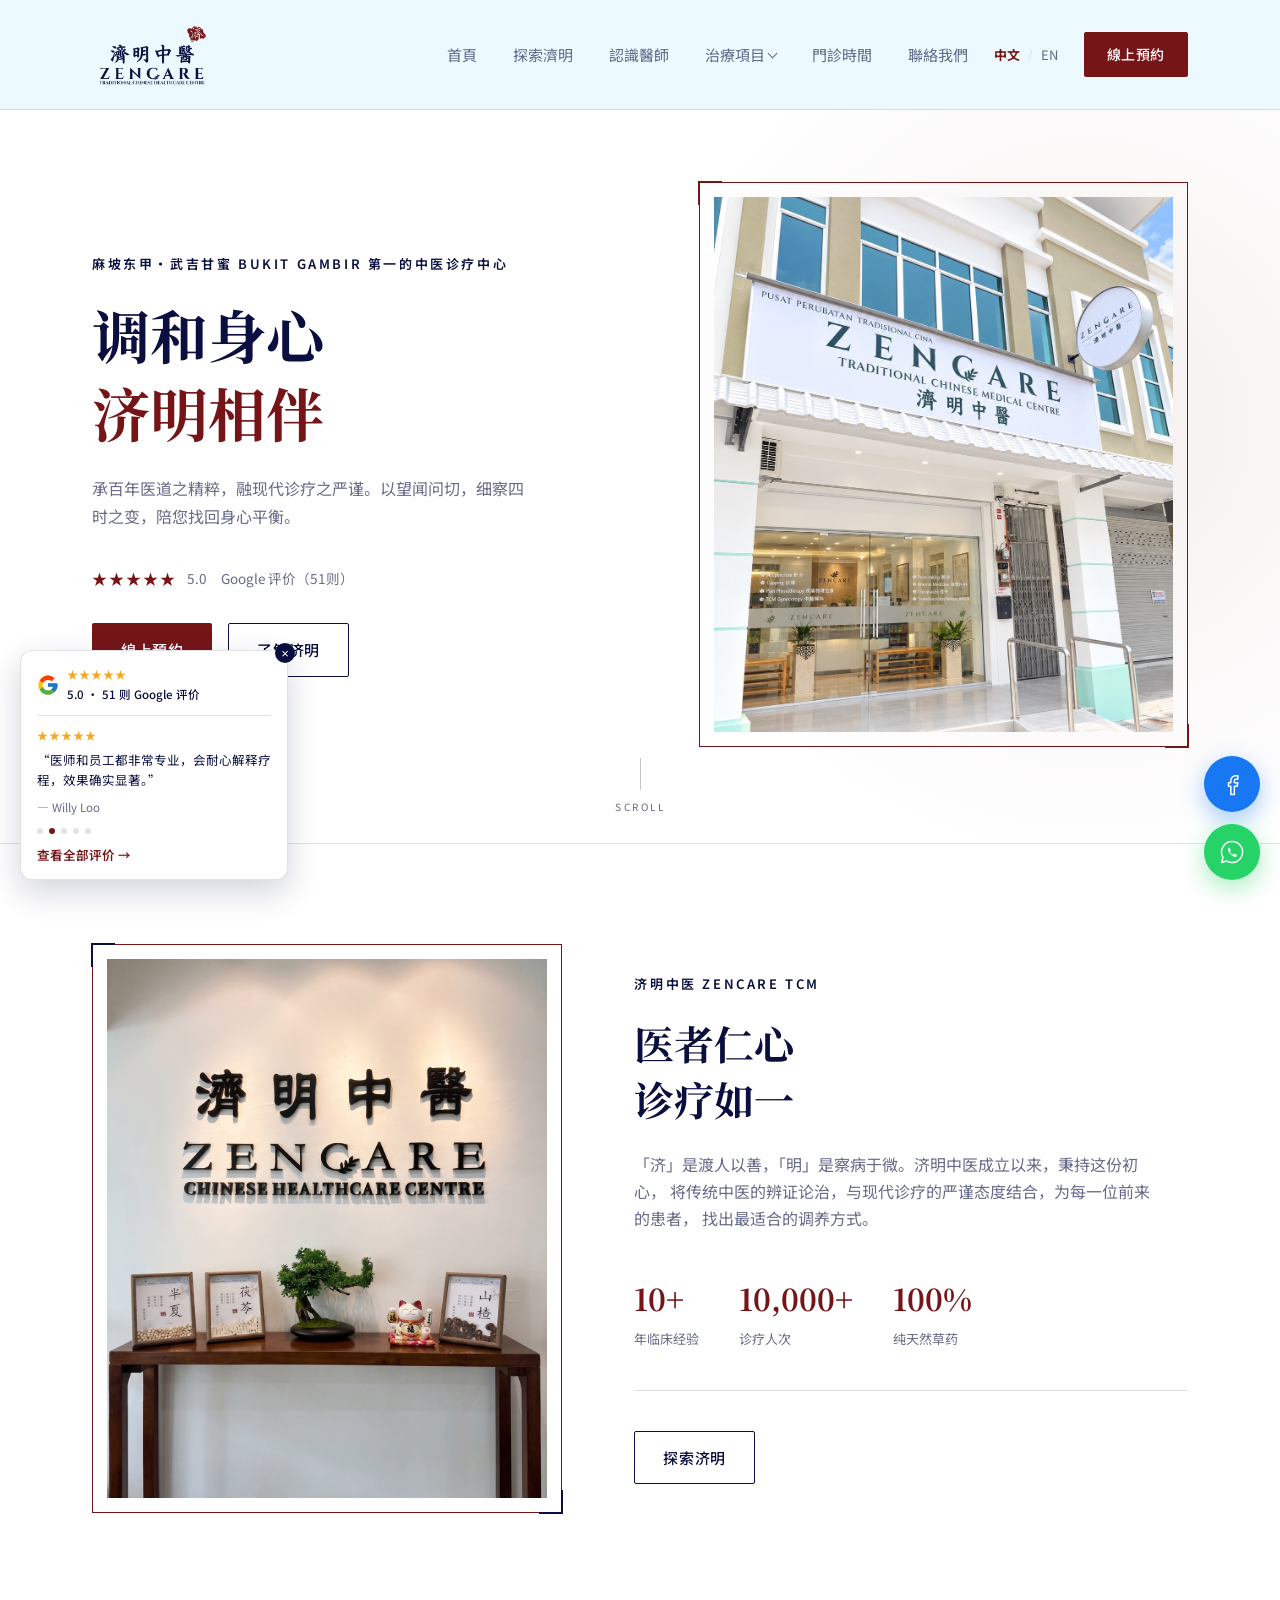
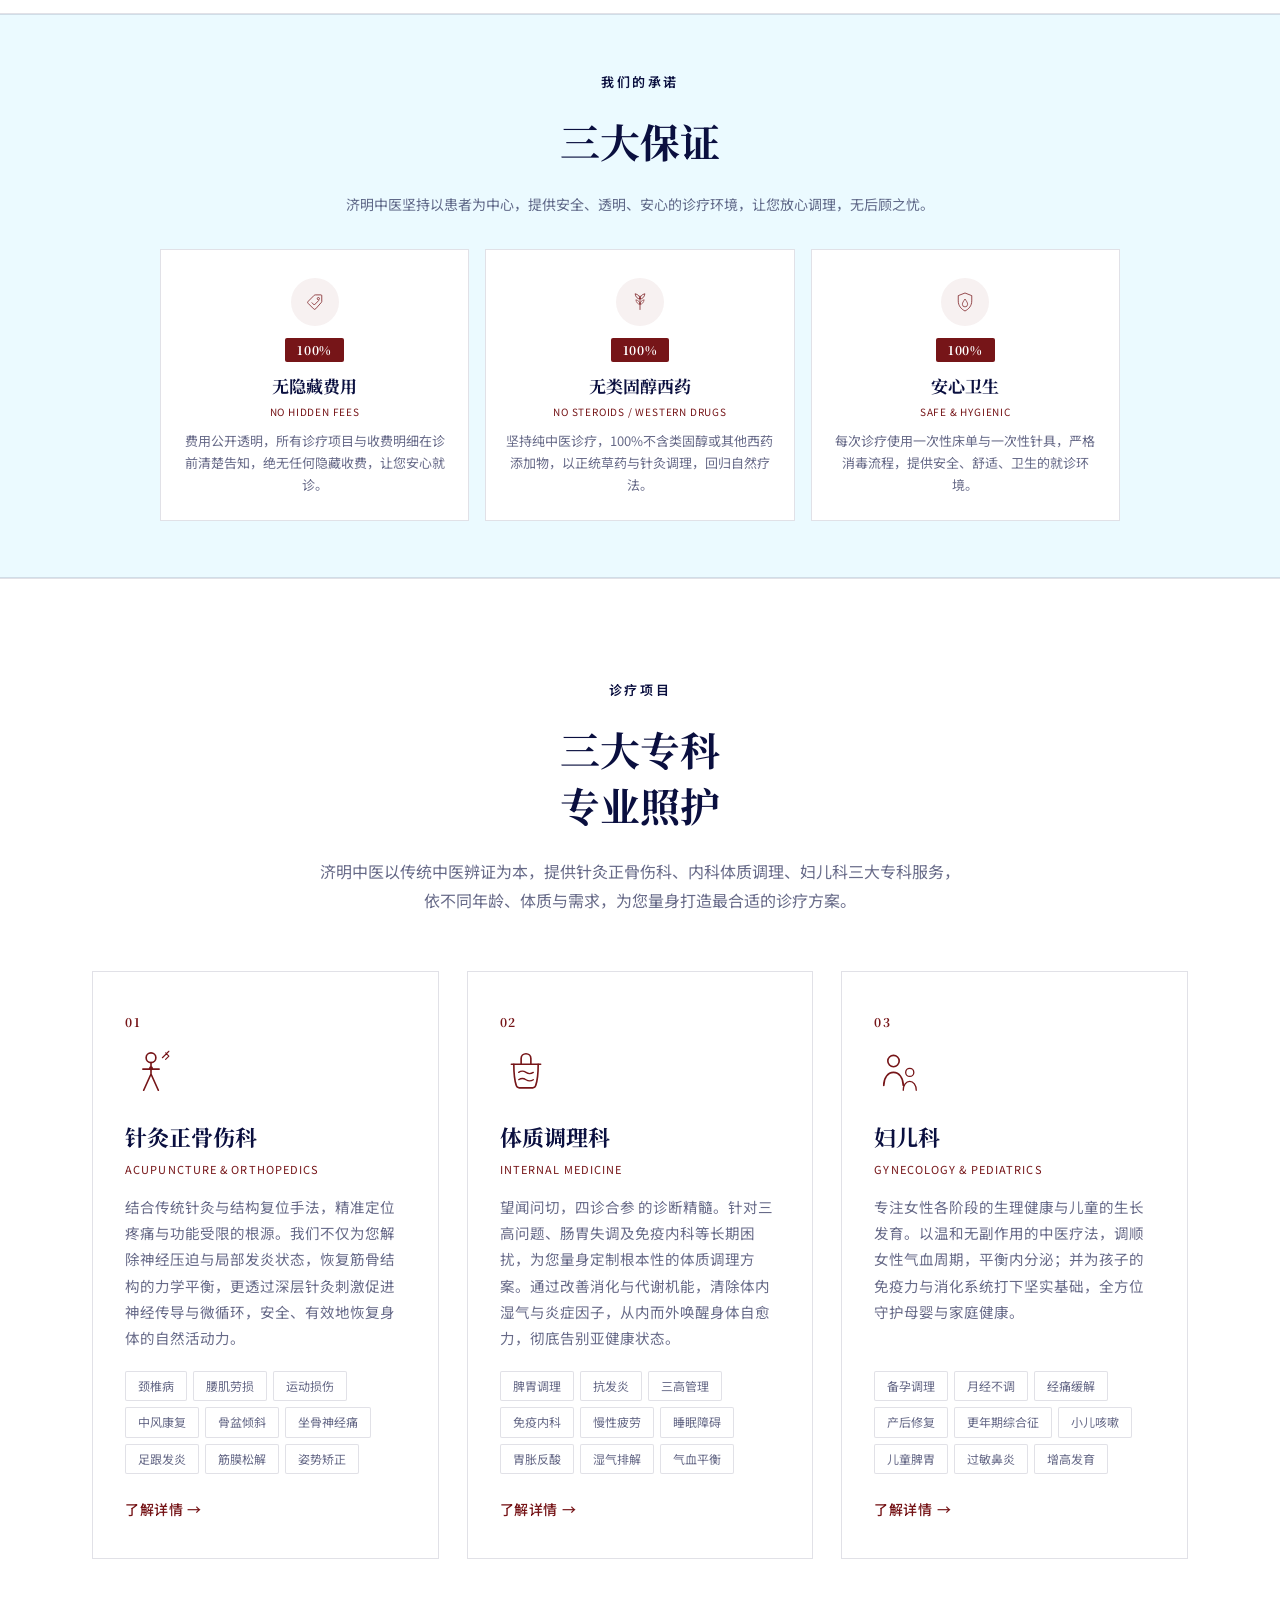
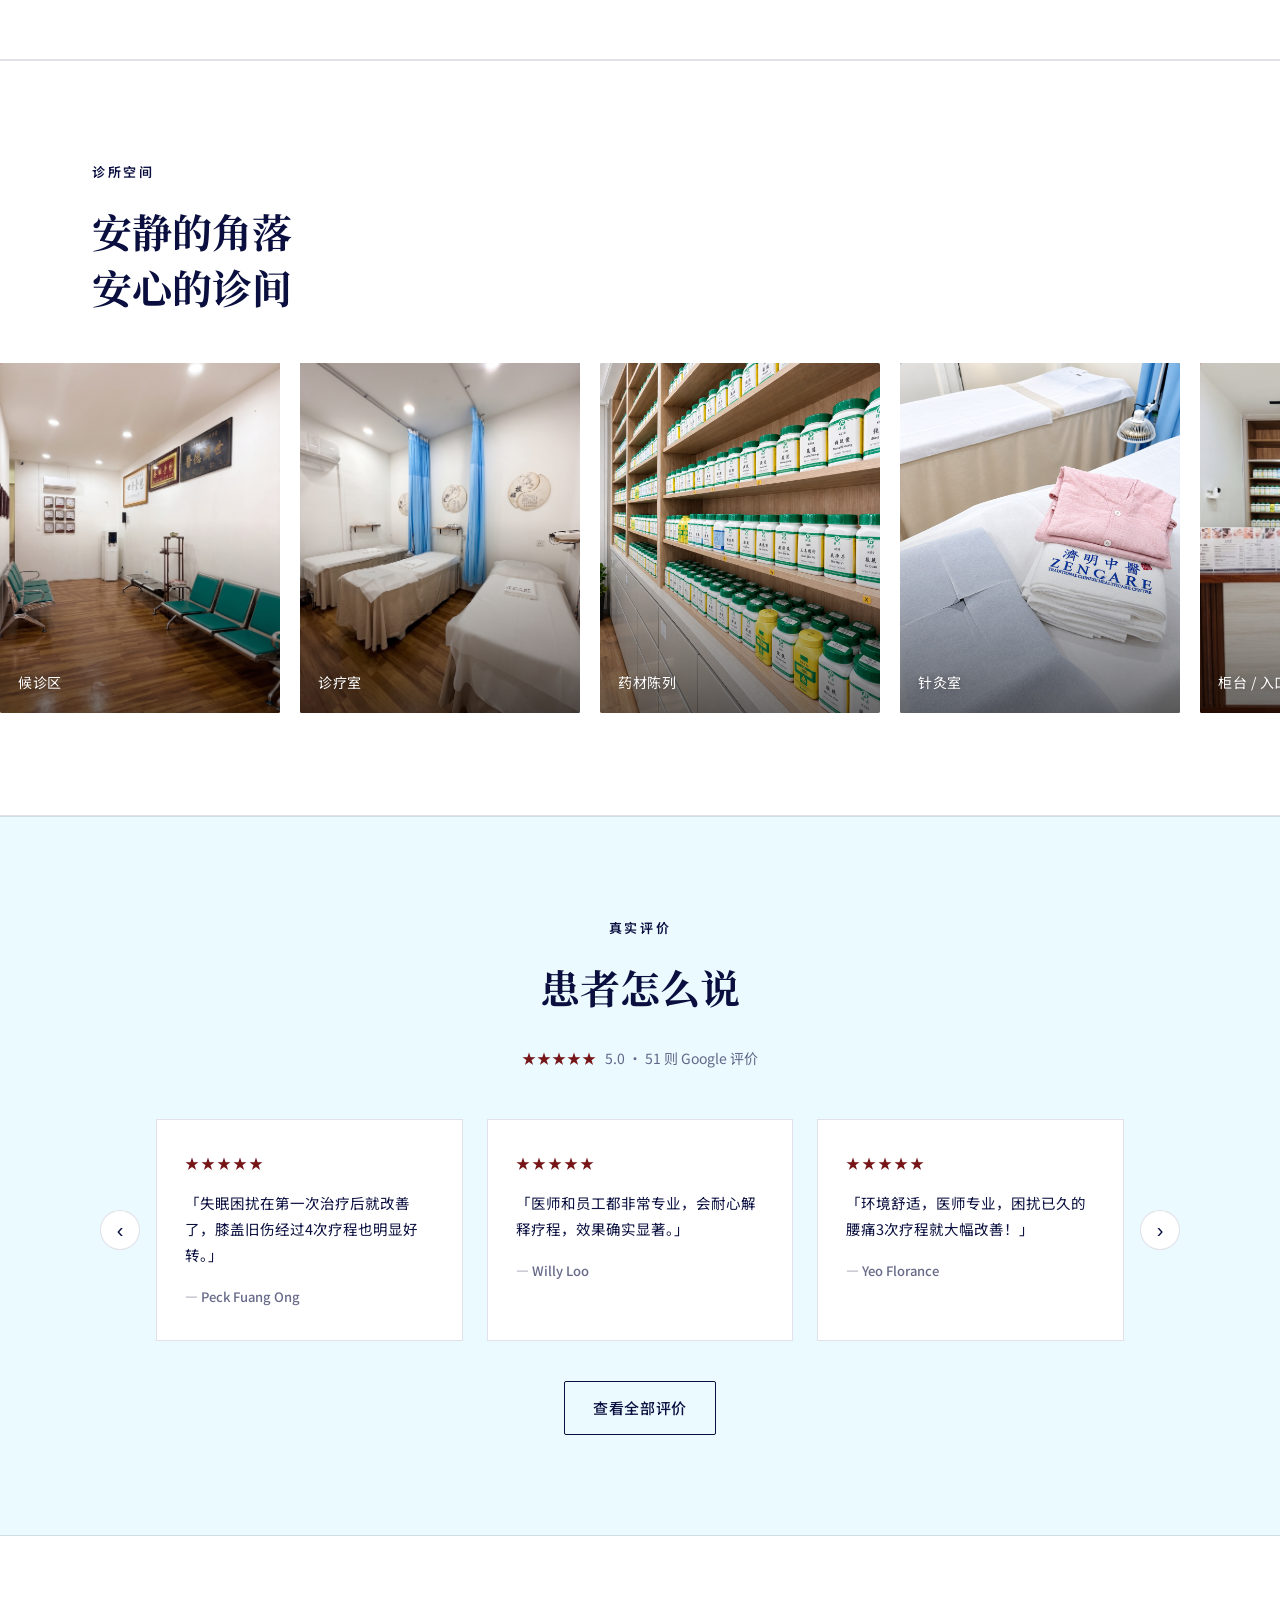
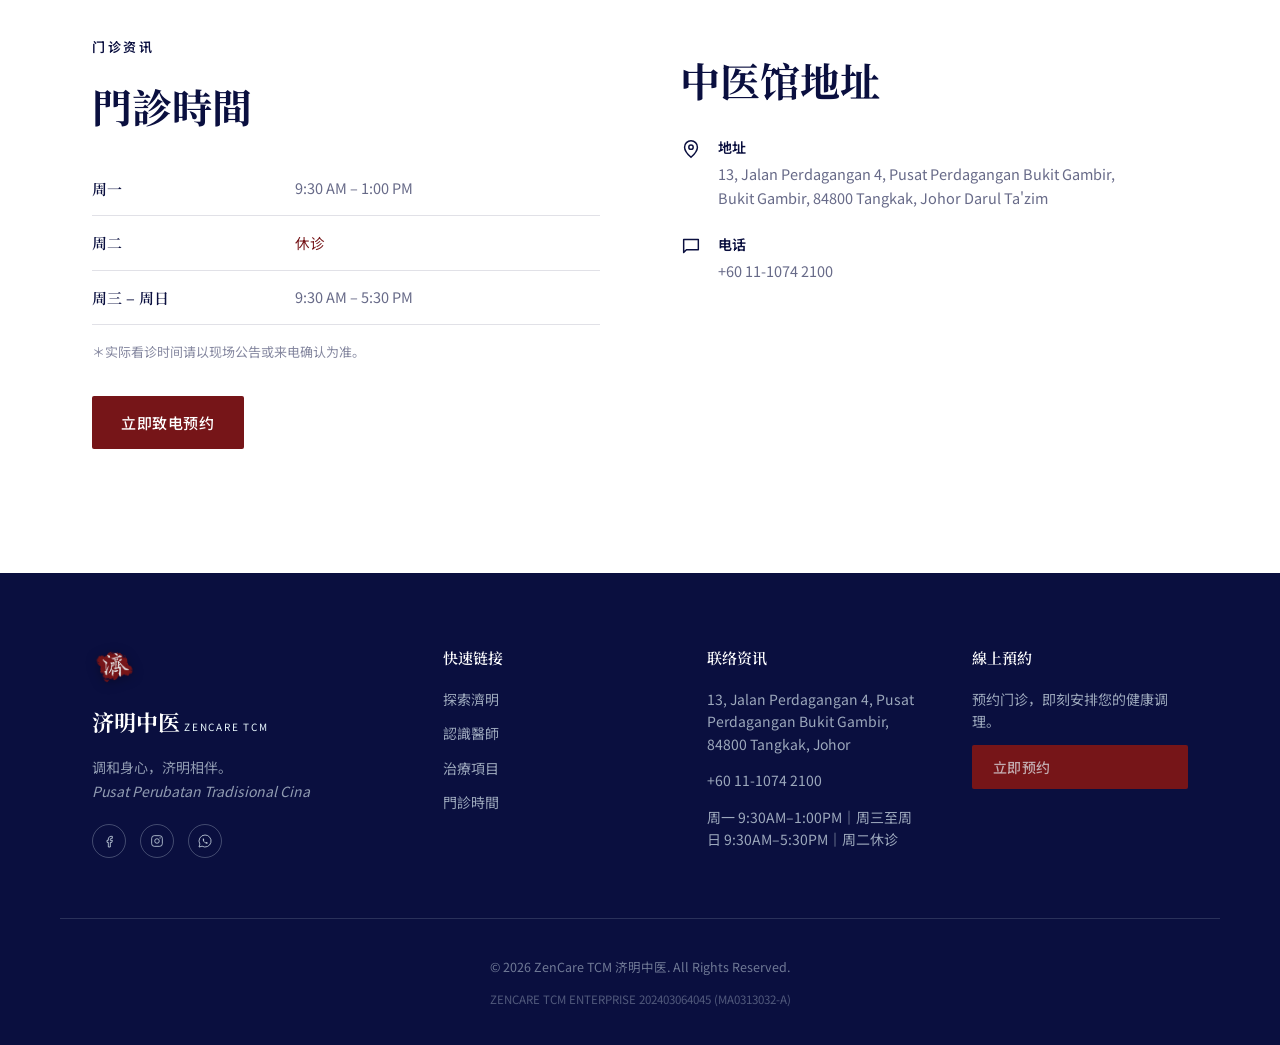
==== commit 8ffc92a2: "Update review count, fix broken reviews link, add testimonials carousel - Update Google review count" ====
--- a/index.html
+++ b/index.html
@@ -74,7 +74,7 @@
   "aggregateRating": {
     "@type": "AggregateRating",
     "ratingValue": "5.0",
-    "reviewCount": "44"
+    "reviewCount": "51"
   },
   "sameAs": [
     "https://www.facebook.com/profile.php?id=61554318343053"
@@ -158,10 +158,10 @@
       <p class="hero-sub" data-i18n-zh>承百年医道之精粹，融现代诊疗之严谨。以望闻问切，细察四时之变，陪您找回身心平衡。</p>
       <p class="hero-sub" data-i18n-en hidden>A century of traditional Chinese medicine, combined with modern care. We take the time to really listen and understand you — helping you feel balanced again, in body and mind.</p>
 
-      <a href="https://search.google.com/local/reviews?placeid=ChIJVxS-WevP0R0ZGe6c3a2drd0" target="_blank" class="hero-rating" aria-label="Google评分 5.0分，共44则评论">
+      <a href="https://www.google.com/maps/search/?api=1&query=ZenCare+TCM&query_place_id=ChIJVxS-WevP0R0ZGe6c3a2drd0" target="_blank" class="hero-rating" aria-label="Google评分 5.0分，共51则评论">
         <span class="rating-stars" aria-hidden="true">★★★★★</span>
-        <span class="rating-text" data-i18n-zh>5.0　Google 评价（44则）</span>
-        <span class="rating-text" data-i18n-en hidden>5.0 · 44 Google Reviews</span>
+        <span class="rating-text" data-i18n-zh>5.0　Google 评价（51则）</span>
+        <span class="rating-text" data-i18n-en hidden>5.0 · 51 Google Reviews</span>
       </a>
 
       <div class="hero-actions">
@@ -520,37 +520,57 @@
       <p class="eyebrow" data-i18n-en hidden>Real Reviews</p>
       <h2 class="section-title" data-i18n-zh>患者怎么说</h2>
       <h2 class="section-title" data-i18n-en hidden>What Our Patients Say</h2>
-      <a href="https://search.google.com/local/reviews?placeid=ChIJVxS-WevP0R0ZGe6c3a2drd0" target="_blank" class="testimonials-rating">
+      <a href="https://www.google.com/maps/search/?api=1&query=ZenCare+TCM&query_place_id=ChIJVxS-WevP0R0ZGe6c3a2drd0" target="_blank" class="testimonials-rating">
         <span class="rating-stars" aria-hidden="true">★★★★★</span>
-        <span data-i18n-zh>5.0 · 44 则 Google 评价</span>
-        <span data-i18n-en hidden>5.0 · 44 Google Reviews</span>
+        <span data-i18n-zh>5.0 · 51 则 Google 评价</span>
+        <span data-i18n-en hidden>5.0 · 51 Google Reviews</span>
       </a>
     </div>
 
-    <div class="testimonials-grid">
-      <div class="testimonial-card">
-        <p class="testimonial-stars" aria-hidden="true">★★★★★</p>
-        <p class="testimonial-text" data-i18n-zh>「失眠困扰在第一次治疗后就改善了，膝盖旧伤经过4次疗程也明显好转。」</p>
-        <p class="testimonial-text" data-i18n-en hidden>"My insomnia improved after just one treatment, and my old knee injury noticeably improved after 4 sessions."</p>
-        <p class="testimonial-author">— Peck Fuang Ong</p>
-      </div>
-
-      <div class="testimonial-card">
-        <p class="testimonial-stars" aria-hidden="true">★★★★★</p>
-        <p class="testimonial-text" data-i18n-zh>「环境舒适，医师专业，困扰已久的腰痛3次疗程就大幅改善！」</p>
-        <p class="testimonial-text" data-i18n-en hidden>"Great environment, very professional physician — my chronic back pain improved within just 3 sessions!"</p>
-        <p class="testimonial-author">— Yeo Florance</p>
-      </div>
-
-      <div class="testimonial-card">
-        <p class="testimonial-stars" aria-hidden="true">★★★★★</p>
-        <p class="testimonial-text" data-i18n-zh>「员工亲切细心，环境舒适放松，针灸配合中药调理几次疗程就有明显改善。」</p>
-        <p class="testimonial-text" data-i18n-en hidden>"Friendly, attentive staff in a calming environment — I saw real improvement after just a few sessions of acupuncture and herbal treatment."</p>
-        <p class="testimonial-author">— Cynthia Kuek</p>
-      </div>
-    </div>
-
-    <a href="https://search.google.com/local/reviews?placeid=ChIJVxS-WevP0R0ZGe6c3a2drd0" target="_blank" class="btn btn-outline testimonials-more">
+    <div class="testimonials-carousel">
+      <button type="button" class="testimonials-nav prev" id="testimonialsPrev" aria-label="Previous reviews">‹</button>
+
+      <div class="testimonials-track" id="testimonialsTrack">
+        <div class="testimonial-card">
+          <p class="testimonial-stars" aria-hidden="true">★★★★★</p>
+          <p class="testimonial-text" data-i18n-zh>「失眠困扰在第一次治疗后就改善了，膝盖旧伤经过4次疗程也明显好转。」</p>
+          <p class="testimonial-text" data-i18n-en hidden>"My insomnia improved after just one treatment, and my old knee injury noticeably improved after 4 sessions."</p>
+          <p class="testimonial-author">— Peck Fuang Ong</p>
+        </div>
+
+        <div class="testimonial-card">
+          <p class="testimonial-stars" aria-hidden="true">★★★★★</p>
+          <p class="testimonial-text" data-i18n-zh>「医师和员工都非常专业，会耐心解释疗程，效果确实显著。」</p>
+          <p class="testimonial-text" data-i18n-en hidden>"Very professional — the doctors take time to explain everything clearly, and the results have been truly effective."</p>
+          <p class="testimonial-author">— Willy Loo</p>
+        </div>
+
+        <div class="testimonial-card">
+          <p class="testimonial-stars" aria-hidden="true">★★★★★</p>
+          <p class="testimonial-text" data-i18n-zh>「环境舒适，医师专业，困扰已久的腰痛3次疗程就大幅改善！」</p>
+          <p class="testimonial-text" data-i18n-en hidden>"Great environment, very professional physician — my chronic back pain improved within just 3 sessions!"</p>
+          <p class="testimonial-author">— Yeo Florance</p>
+        </div>
+
+        <div class="testimonial-card">
+          <p class="testimonial-stars" aria-hidden="true">★★★★★</p>
+          <p class="testimonial-text" data-i18n-zh>「员工亲切细心，环境舒适放松，针灸配合中药调理几次疗程就有明显改善。」</p>
+          <p class="testimonial-text" data-i18n-en hidden>"Friendly, attentive staff in a calming environment — I saw real improvement after just a few sessions of acupuncture and herbal treatment."</p>
+          <p class="testimonial-author">— Cynthia Kuek</p>
+        </div>
+
+        <div class="testimonial-card">
+          <p class="testimonial-stars" aria-hidden="true">★★★★★</p>
+          <p class="testimonial-text" data-i18n-zh>「全家人都在这里看诊，效果很好，医师和员工都非常棒。」</p>
+          <p class="testimonial-text" data-i18n-en hidden>"My whole family has been treated here — very effective, and the doctor and staff are excellent."</p>
+          <p class="testimonial-author">— Muhibah</p>
+        </div>
+      </div>
+
+      <button type="button" class="testimonials-nav next" id="testimonialsNext" aria-label="Next reviews">›</button>
+    </div>
+
+    <a href="https://www.google.com/maps/search/?api=1&query=ZenCare+TCM&query_place_id=ChIJVxS-WevP0R0ZGe6c3a2drd0" target="_blank" class="btn btn-outline testimonials-more">
       <span data-i18n-zh>查看全部评价</span><span data-i18n-en hidden>See All Reviews</span>
     </a>
   </div>
@@ -709,8 +729,8 @@
     </span>
     <span class="grf-rating">
       <span class="grf-stars" aria-hidden="true">★★★★★</span>
-      <span class="grf-text" data-i18n-zh>5.0 · 44 则 Google 评价</span>
-      <span class="grf-text" data-i18n-en hidden>5.0 · 44 Google Reviews</span>
+      <span class="grf-text" data-i18n-zh>5.0 · 51 则 Google 评价</span>
+      <span class="grf-text" data-i18n-en hidden>5.0 · 51 Google Reviews</span>
     </span>
   </div>
 
@@ -722,8 +742,8 @@
 
   <div class="grf-dots" id="grfDots" role="tablist" aria-label="评价切换"></div>
 
-  <a href="https://search.google.com/local/reviews?placeid=ChIJVxS-WevP0R0ZGe6c3a2drd0" target="_blank" rel="noopener" class="grf-link" data-i18n-zh>查看全部评价 →</a>
-  <a href="https://search.google.com/local/reviews?placeid=ChIJVxS-WevP0R0ZGe6c3a2drd0" target="_blank" rel="noopener" class="grf-link" data-i18n-en hidden>See all reviews →</a>
+  <a href="https://www.google.com/maps/search/?api=1&query=ZenCare+TCM&query_place_id=ChIJVxS-WevP0R0ZGe6c3a2drd0" target="_blank" rel="noopener" class="grf-link" data-i18n-zh>查看全部评价 →</a>
+  <a href="https://www.google.com/maps/search/?api=1&query=ZenCare+TCM&query_place_id=ChIJVxS-WevP0R0ZGe6c3a2drd0" target="_blank" rel="noopener" class="grf-link" data-i18n-en hidden>See all reviews →</a>
 </div>
 
 <script src="script.js"></script>
--- a/styles.css
+++ b/styles.css
@@ -857,14 +857,27 @@
 }
 .testimonials-rating .rating-stars{ color: var(--color-gold); font-size: 14px; letter-spacing: 1px; }
 
-.testimonials-grid{
-  display: grid;
-  grid-template-columns: repeat(3, 1fr);
+.testimonials-carousel{
+  display: flex;
+  align-items: center;
+  gap: 16px;
+  max-width: 1080px;
+  margin: 0 auto;
+}
+.testimonials-track{
+  display: flex;
   gap: 24px;
-  max-width: 1000px;
-  margin: 0 auto;
-}
+  overflow-x: auto;
+  scroll-behavior: smooth;
+  scroll-snap-type: x mandatory;
+  flex: 1;
+  /* hide scrollbar since the arrow buttons drive navigation */
+  scrollbar-width: none;
+}
+.testimonials-track::-webkit-scrollbar{ display: none; }
 .testimonial-card{
+  flex: 0 0 calc((100% - 48px) / 3);
+  scroll-snap-align: start;
   background: var(--color-paper);
   border: 1px solid var(--color-line);
   padding: 32px 28px;
@@ -874,6 +887,23 @@
   border-color: var(--color-brick);
   box-shadow: 0 10px 28px rgba(118,21,24,0.08);
   transform: translateY(-3px);
+}
+.testimonials-nav{
+  flex: 0 0 auto;
+  width: 40px;
+  height: 40px;
+  border-radius: 50%;
+  border: 1px solid var(--color-line);
+  background: var(--color-paper);
+  color: var(--color-ink);
+  font-size: 20px;
+  line-height: 1;
+  cursor: pointer;
+  transition: all .2s ease;
+}
+.testimonials-nav:hover{
+  border-color: var(--color-brick);
+  color: var(--color-brick);
 }
 .testimonial-stars{
   margin: 0 0 14px;
@@ -1095,7 +1125,7 @@
   .services-grid{ grid-template-columns: repeat(2, 1fr); }
   .guarantees-grid{ grid-template-columns: repeat(2, 1fr); }
   .core-services-grid{ grid-template-columns: repeat(2, 1fr); }
-  .testimonials-grid{ grid-template-columns: 1fr; max-width: 480px; }
+  .testimonial-card{ flex: 0 0 calc((100% - 24px) / 2); }
 
 
   .hours-inner{ grid-template-columns: 1fr; gap: 56px; }
@@ -1111,6 +1141,8 @@
   .core-services{ padding: 60px 0; }
   .core-service-card{ padding: 32px 24px 28px; }
   .testimonials{ padding: 60px 0; }
+  .testimonial-card{ flex: 0 0 100%; padding: 24px 20px; }
+  .testimonials-nav{ width: 34px; height: 34px; font-size: 17px; }
   .footer-inner{ grid-template-columns: 1fr; gap: 36px; }
   .gallery-item{ width: 220px; }
 }
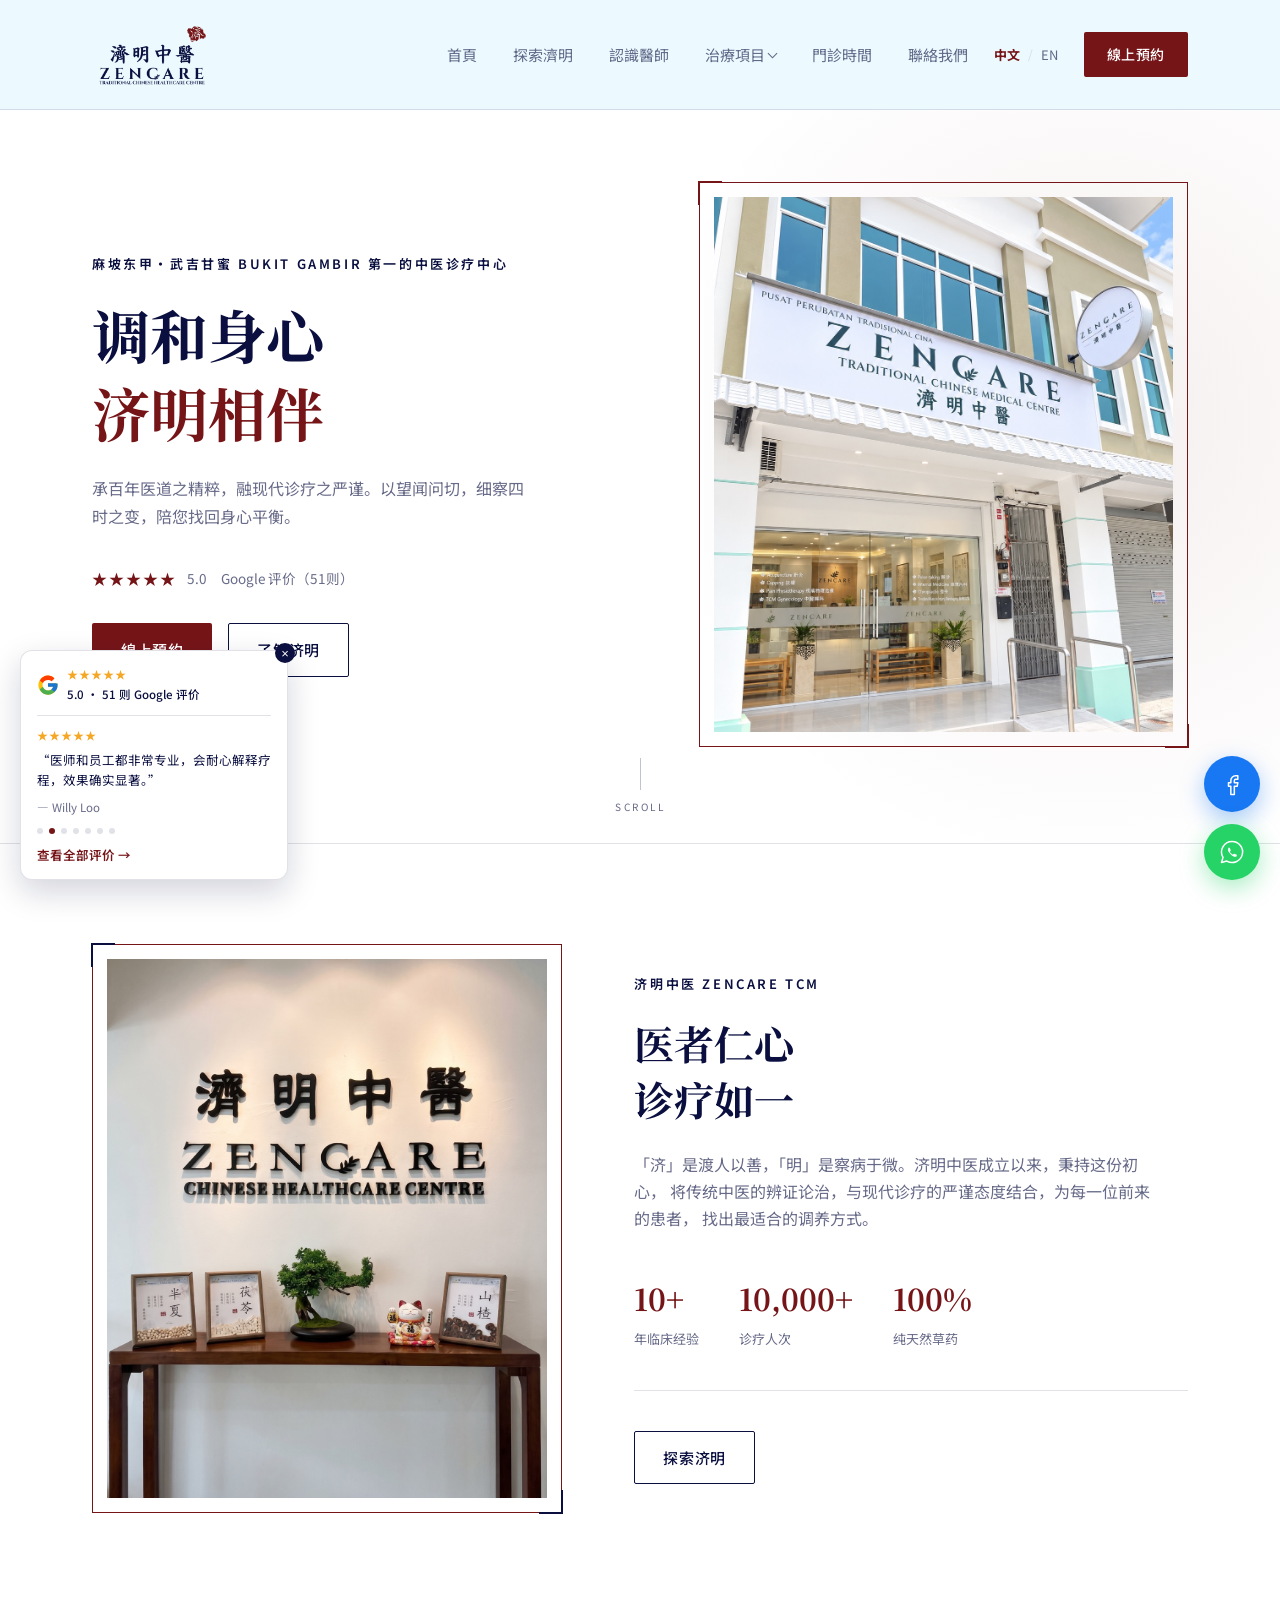
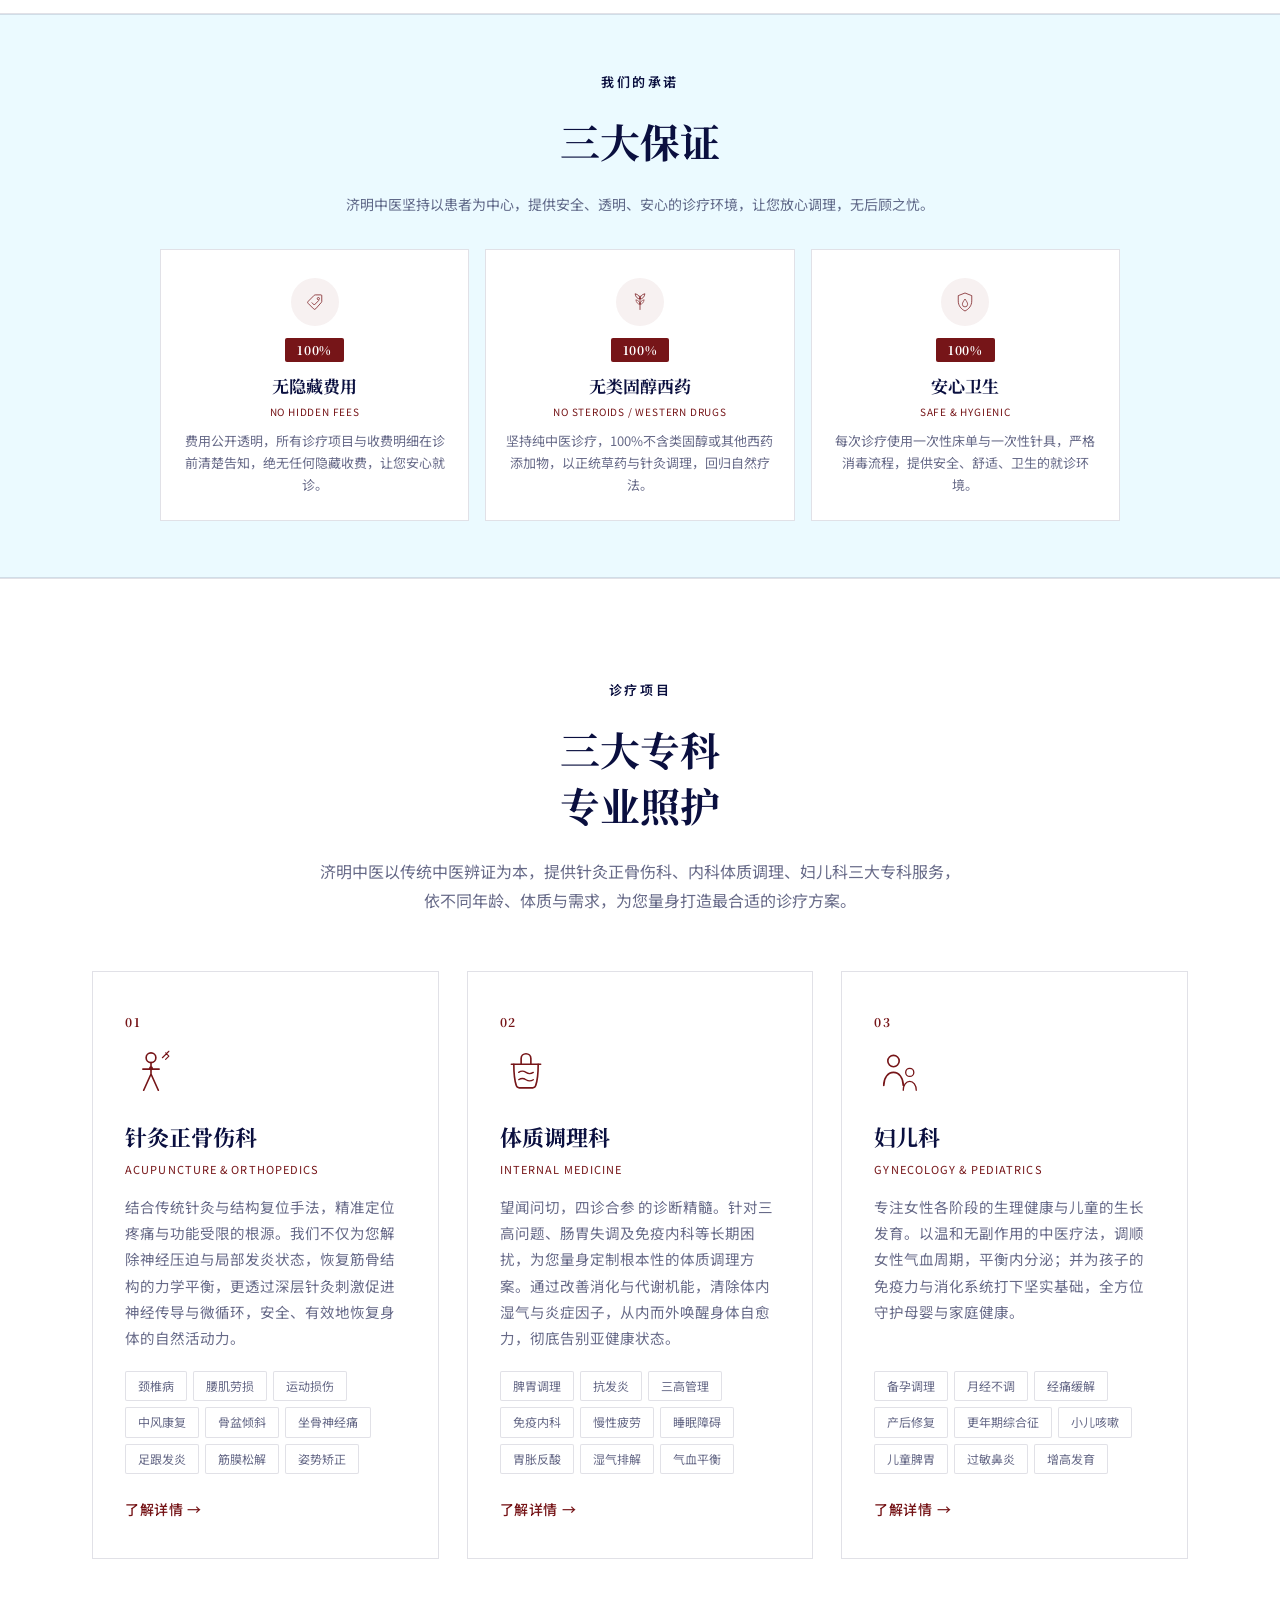
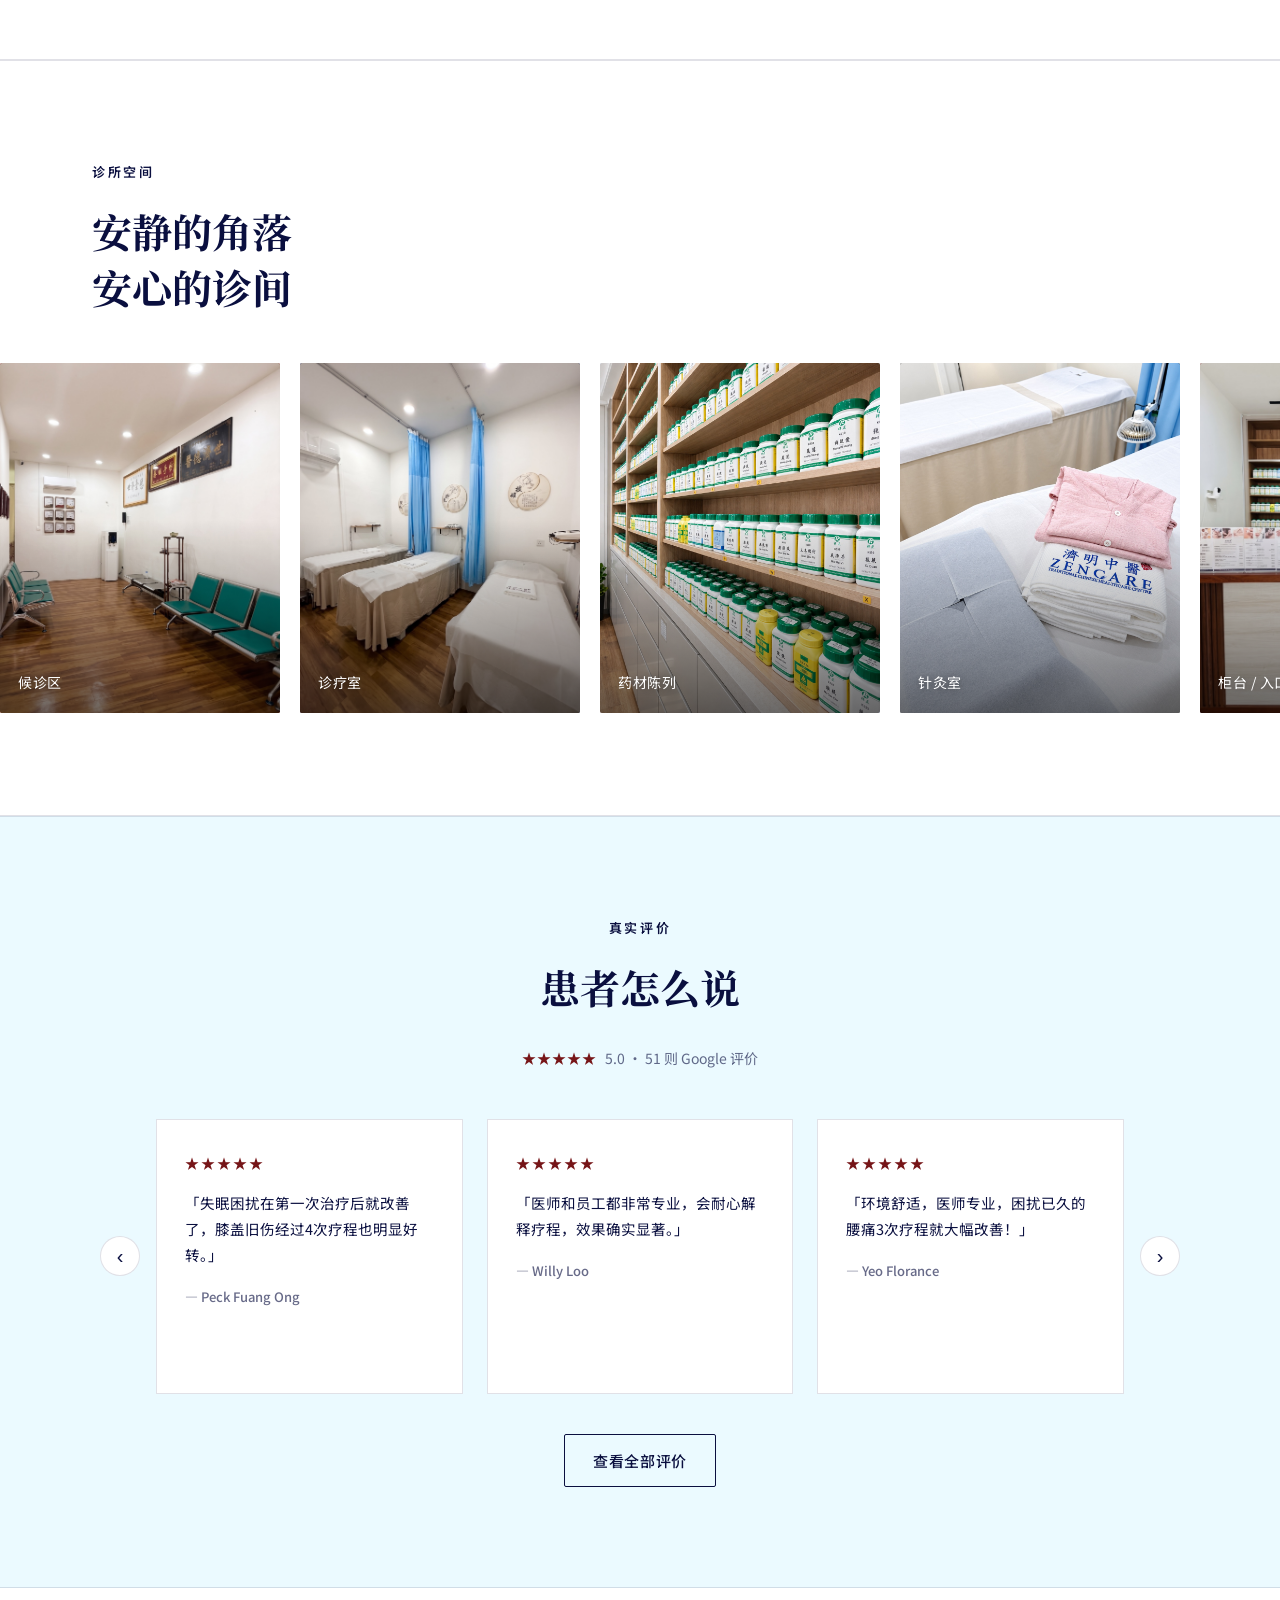
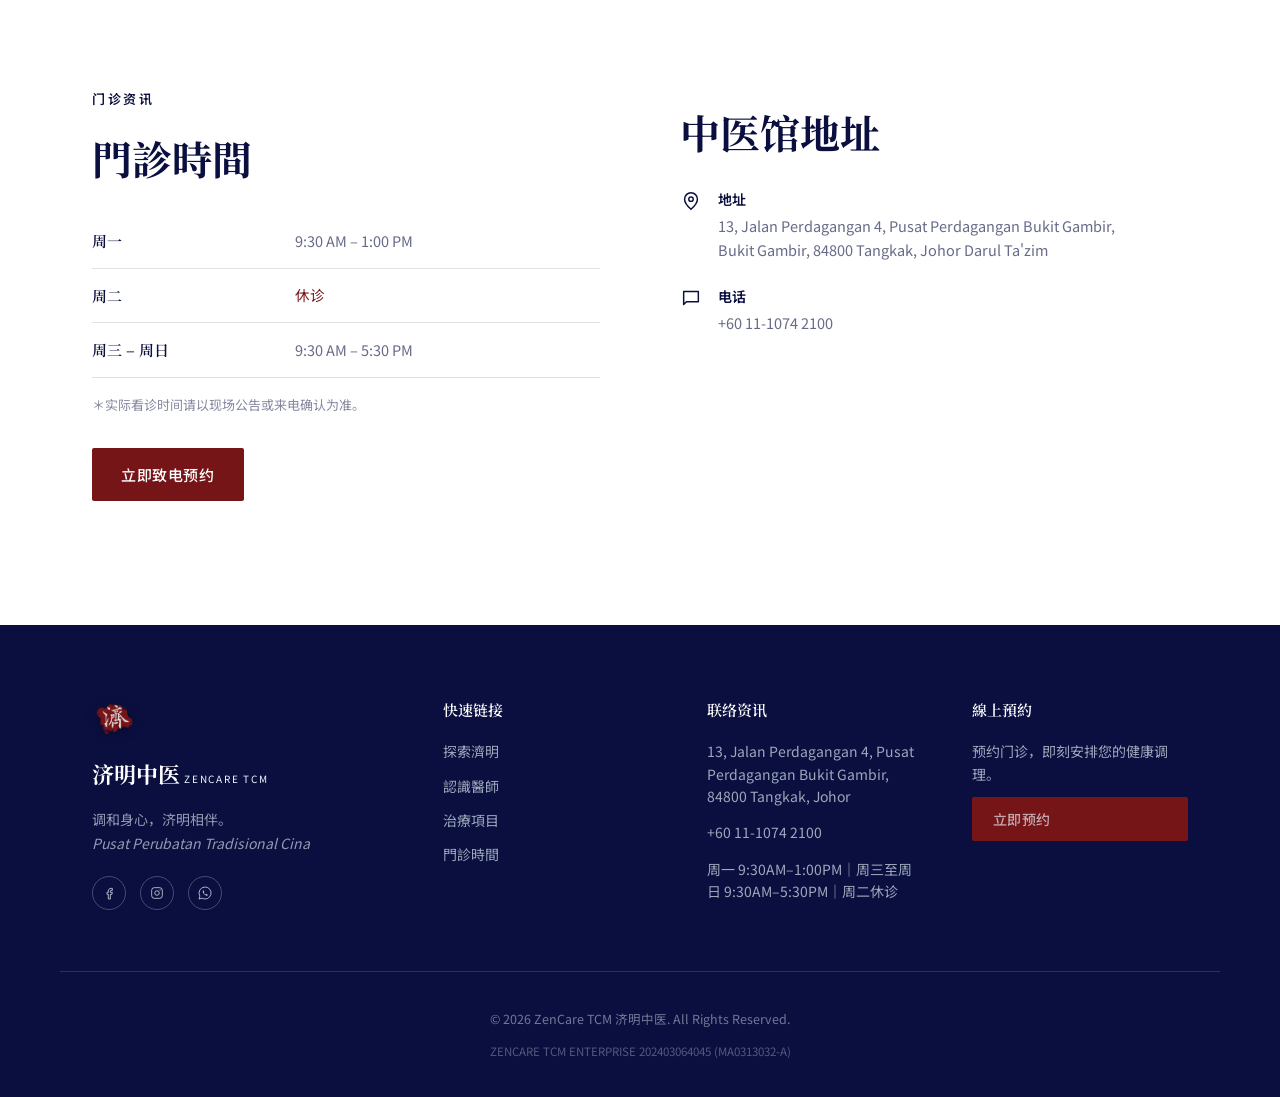
==== commit fe005149: "Add 2 new real reviews, bringing total to 7 Add Huey Xie and Leo's reviews to the homepage testimoni" ====
--- a/index.html
+++ b/index.html
@@ -565,6 +565,20 @@
           <p class="testimonial-text" data-i18n-en hidden>"My whole family has been treated here — very effective, and the doctor and staff are excellent."</p>
           <p class="testimonial-author">— Muhibah</p>
         </div>
+
+        <div class="testimonial-card">
+          <p class="testimonial-stars" aria-hidden="true">★★★★★</p>
+          <p class="testimonial-text" data-i18n-zh>「我和爸爸都在这里接受了很好的治疗，我原本颈椎有问题、左手发麻，吴医师大大改善了我的状况，非常专业的中医诊所！」</p>
+          <p class="testimonial-text" data-i18n-en hidden>"Me and my dad received well treatment here, I have neck spine problem and numb of my left hand. Dr Goh helped relieve my neck spine problem a lot. Good TCM clinic, doctor is very professional 👍"</p>
+          <p class="testimonial-author">— Huey Xie</p>
+        </div>
+
+        <div class="testimonial-card">
+          <p class="testimonial-stars" aria-hidden="true">★★★★★</p>
+          <p class="testimonial-text" data-i18n-zh>「John医师和Ashley医师的医疗服务非常出色！之前看了好几位中医师效果都不明显，来到这里后困扰已久的腰痛终于得到改善，非常感谢他们的专业治疗！」</p>
+          <p class="testimonial-text" data-i18n-en hidden>"Excellent medical service by Dr. John and Dr. Ashley! They successfully helped resolve my backache after I had visited several TCM practitioners without much improvement. I'm very grateful for their professional treatment. Keep up the great work! 👍"</p>
+          <p class="testimonial-author">— Leo</p>
+        </div>
       </div>
 
       <button type="button" class="testimonials-nav next" id="testimonialsNext" aria-label="Next reviews">›</button>
